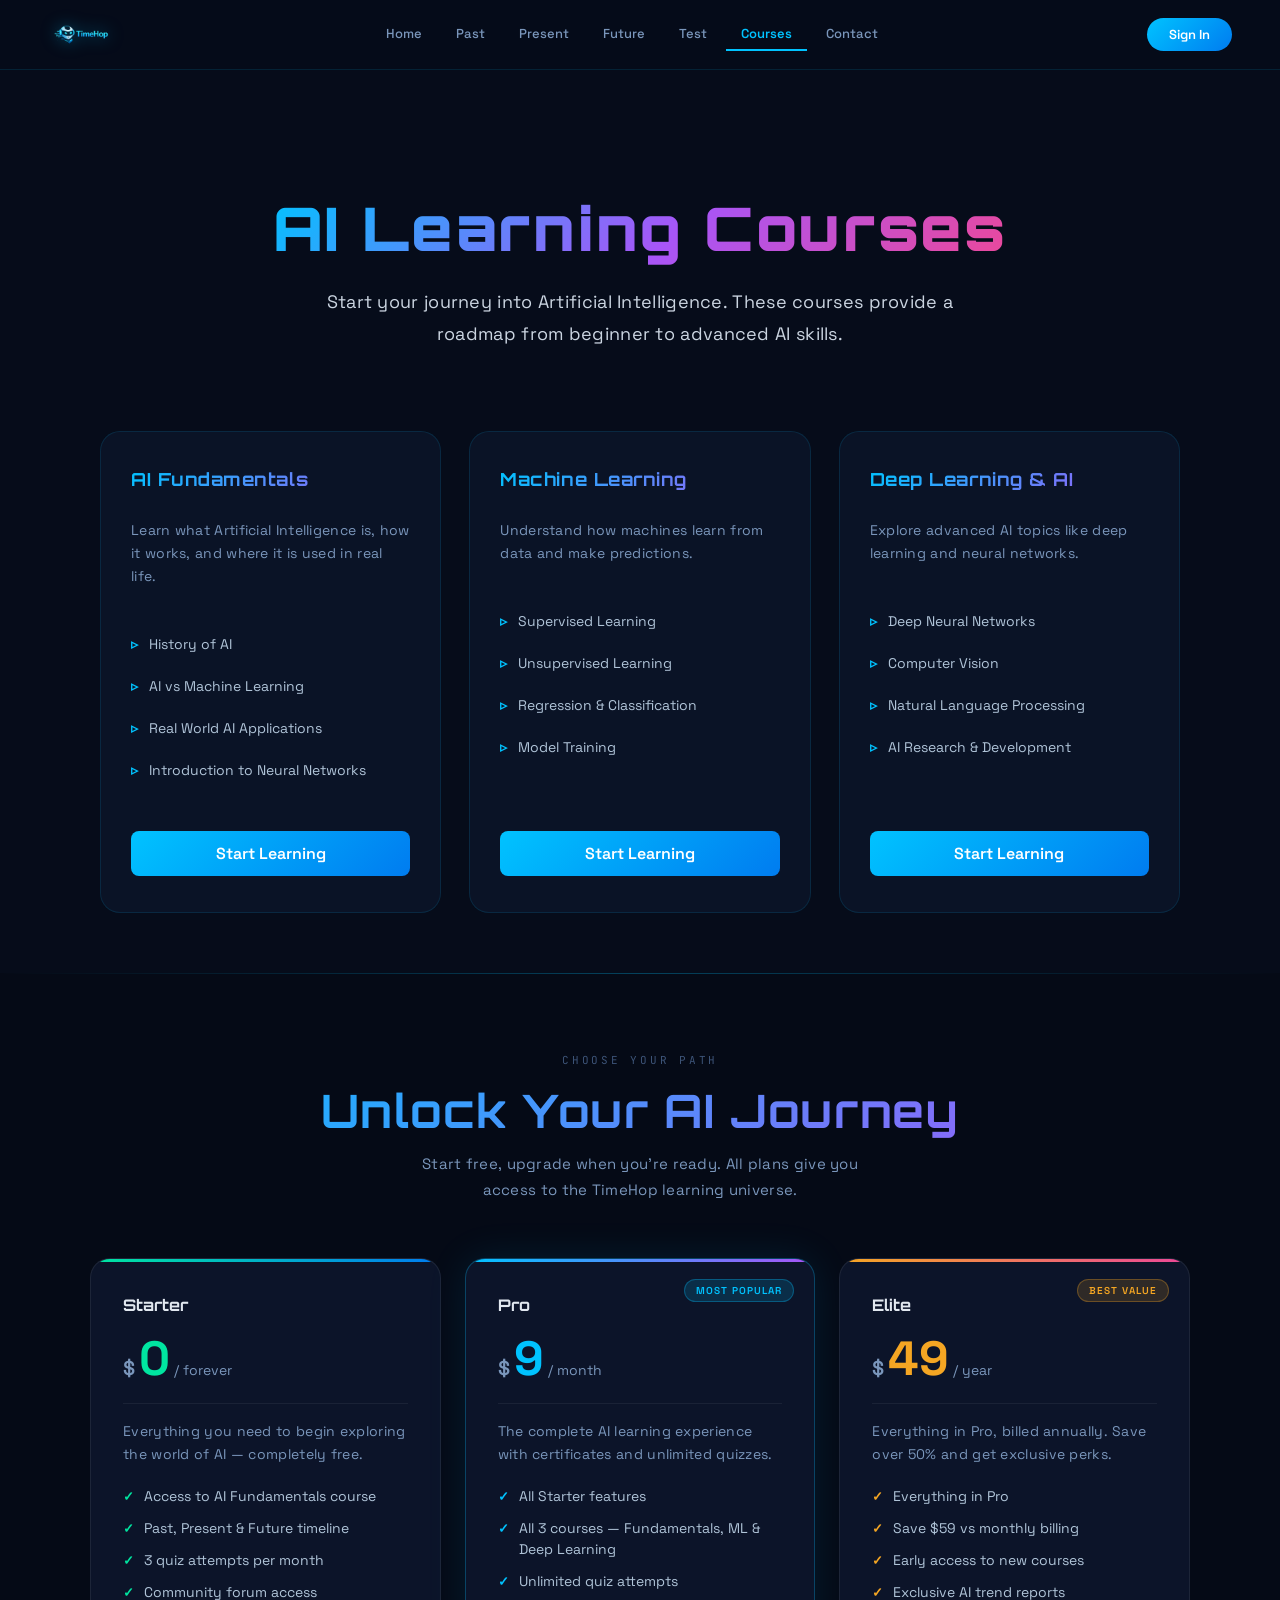
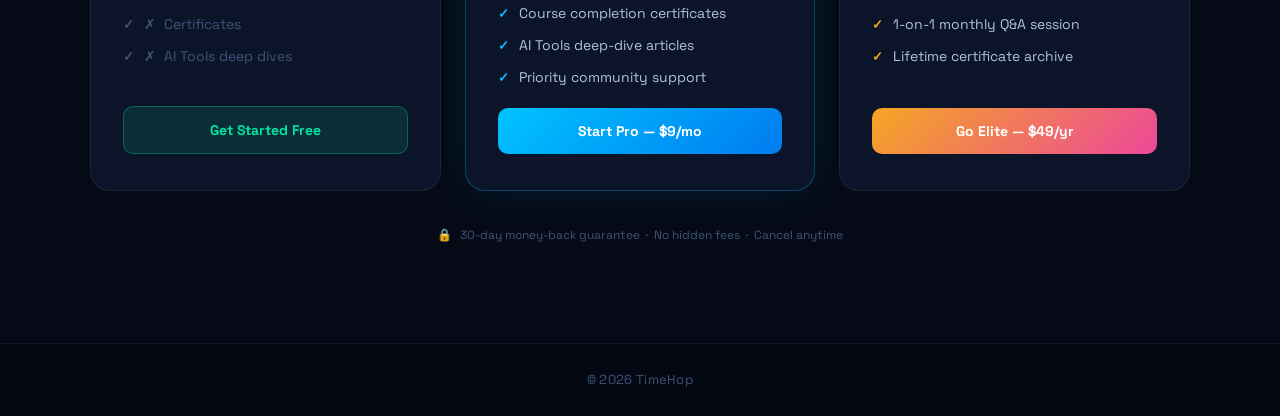
==== courses.html @ bc3e0a11 "first commit" ====
<!DOCTYPE html>
<html lang="en">
<head>
<meta charset="UTF-8">
<title>AI Courses - TimeHop</title>
<meta name="viewport" content="width=device-width, initial-scale=1.0">
<link rel="stylesheet" href="style.css">
<link href="https://fonts.googleapis.com/css2?family=Orbitron:wght@400;500;700;900&family=Space+Grotesk:wght@300;400;500;600;700&family=JetBrains+Mono:wght@400;600&display=swap" rel="stylesheet">
<style>
  nav {
    position: fixed; top: 0; left: 0; right: 0;
    height: 70px; z-index: 1000;
    display: flex; align-items: center;
    padding: 0 48px;
    background: rgba(6,12,26,0.92);
    backdrop-filter: blur(20px);
    border-bottom: 1px solid rgba(0,195,255,0.10);
    transition: top 0.4s ease;
  }
  .logo { display: flex; align-items: center; gap: 10px; text-decoration: none; flex-shrink: 0; }
  .logo img { height: 46px; width: auto; filter: drop-shadow(0 0 8px rgba(0,195,255,0.55)); }
  .nav-links { list-style: none; display: flex; gap: 4px; margin: 0 auto; }
  .nav-links a {
    display: block; padding: 7px 15px;
    font-family: 'Space Grotesk', sans-serif;
    font-size: 13px; font-weight: 500;
    color: #7a96bb; text-decoration: none;
    border-radius: 6px; transition: 0.2s;
  }
  .nav-links a:hover { color: #e2e8f0; background: rgba(255,255,255,0.06); }
  .nav-links a.active { color: #00c3ff; border-bottom: 2px solid #00c3ff; border-radius: 0; }
  .auth-area { display: flex; align-items: center; gap: 10px; }
  .signin-btn {
    padding: 8px 22px; border-radius: 20px;
    background: linear-gradient(135deg, #00c3ff, #007cf0);
    color: white; border: none;
    font-family: 'Space Grotesk', sans-serif;
    font-size: 13px; font-weight: 600;
    cursor: pointer; transition: 0.2s;
  }
  .signin-btn:hover { transform: translateY(-1px); box-shadow: 0 6px 20px rgba(0,195,255,0.4); }
  .avatar {
    width: 38px; height: 38px; border-radius: 50%;
    background: linear-gradient(135deg, #00c3ff, #007cf0);
    display: flex; align-items: center; justify-content: center;
    font-weight: 700; font-size: 15px; color: white; cursor: pointer;
  }
  .hidden { display: none !important; }
  .profile { cursor: pointer; }

  /* ── PRICING SECTION ── */
  .pricing-section {
    padding: 80px 60px 100px;
    background: rgba(0,0,0,0.15);
    position: relative;
  }
  .pricing-section::before {
    content: '';
    position: absolute; top: 0; left: 0; right: 0; height: 1px;
    background: linear-gradient(to right, transparent, rgba(0,195,255,0.3), transparent);
  }
  .pricing-header {
    text-align: center;
    margin-bottom: 56px;
  }
  .pricing-eyebrow {
    font-family: 'JetBrains Mono', monospace;
    font-size: 11px; letter-spacing: 0.25em; text-transform: uppercase;
    color: #3d5478; margin-bottom: 14px;
  }
  .pricing-title {
    font-family: 'Orbitron', sans-serif;
    font-size: clamp(28px, 4vw, 46px);
    font-weight: 700;
    background: linear-gradient(135deg, #00c3ff, #a855f7);
    -webkit-background-clip: text; -webkit-text-fill-color: transparent;
    background-clip: text;
    margin-bottom: 12px;
  }
  .pricing-sub {
    font-family: 'Space Grotesk', sans-serif;
    color: #7a96bb; font-size: 15px; max-width: 480px; margin: 0 auto;
    line-height: 1.7;
  }
  .pricing-grid {
    display: grid;
    grid-template-columns: repeat(auto-fit, minmax(280px, 1fr));
    gap: 24px;
    max-width: 1100px;
    margin: 0 auto;
  }
  .plan-card {
    background: #0c1429;
    border: 1px solid rgba(255,255,255,0.07);
    border-radius: 20px;
    padding: 36px 32px;
    display: flex; flex-direction: column; gap: 20px;
    position: relative; overflow: hidden;
    transition: transform 0.25s ease, box-shadow 0.25s ease;
    font-family: 'Space Grotesk', sans-serif;
  }
  .plan-card:hover { transform: translateY(-6px); }
  .plan-card::before {
    content: ''; position: absolute;
    top: 0; left: 0; right: 0; height: 3px; border-radius: 20px 20px 0 0;
  }
  .plan-card.plan-free::before   { background: linear-gradient(to right, #00e5a0, #007cf0); }
  .plan-card.plan-pro::before    { background: linear-gradient(to right, #00c3ff, #a855f7); }
  .plan-card.plan-elite::before  { background: linear-gradient(to right, #f5a623, #ec4899); }
  .plan-card.plan-pro {
    border-color: rgba(0,195,255,0.28);
    box-shadow: 0 0 40px rgba(0,195,255,0.10);
  }
  .plan-badge {
    position: absolute; top: 20px; right: 20px;
    font-family: 'JetBrains Mono', monospace;
    font-size: 10px; font-weight: 600; letter-spacing: 0.1em;
    text-transform: uppercase; padding: 4px 11px;
    border-radius: 20px;
  }
  .plan-pro .plan-badge {
    background: rgba(0,195,255,0.15);
    color: #00c3ff;
    border: 1px solid rgba(0,195,255,0.3);
  }
  .plan-elite .plan-badge {
    background: rgba(245,166,35,0.15);
    color: #f5a623;
    border: 1px solid rgba(245,166,35,0.3);
  }
  .plan-name {
    font-family: 'Orbitron', sans-serif;
    font-size: 16px; font-weight: 700;
    color: #e2e8f0;
  }
  .plan-price {
    display: flex; align-items: baseline; gap: 4px;
  }
  .price-currency {
    font-size: 20px; font-weight: 600; color: #7a96bb;
  }
  .price-amount {
    font-family: 'Orbitron', sans-serif;
    font-size: 48px; font-weight: 900; color: #fff; line-height: 1;
  }
  .price-period {
    font-size: 14px; color: #7a96bb;
  }
  .plan-card.plan-free .price-amount { color: #00e5a0; }
  .plan-card.plan-pro  .price-amount { color: #00c3ff; }
  .plan-card.plan-elite .price-amount { color: #f5a623; }
  .plan-desc {
    font-size: 14px; color: #7a96bb; line-height: 1.65;
    border-top: 1px solid rgba(255,255,255,0.06);
    padding-top: 16px;
  }
  .plan-features {
    list-style: none; display: flex; flex-direction: column; gap: 11px;
    flex: 1;
  }
  .plan-features li {
    display: flex; align-items: flex-start; gap: 10px;
    font-size: 14px; color: #b0c4d8; line-height: 1.5;
  }
  .plan-features li::before {
    content: '✓';
    font-weight: 700; font-size: 13px; flex-shrink: 0; margin-top: 1px;
  }
  .plan-card.plan-free .plan-features li::before   { color: #00e5a0; }
  .plan-card.plan-pro  .plan-features li::before   { color: #00c3ff; }
  .plan-card.plan-elite .plan-features li::before  { color: #f5a623; }
  .plan-feature-dim { color: #3d5478 !important; }
  .plan-feature-dim::before { color: #3d5478 !important; }
  .plan-cta {
    display: block; width: 100%;
    padding: 14px; border-radius: 10px;
    text-align: center; text-decoration: none;
    font-family: 'Space Grotesk', sans-serif;
    font-size: 14px; font-weight: 700;
    cursor: pointer; border: none;
    transition: transform 0.2s, box-shadow 0.2s;
  }
  .plan-cta:hover { transform: translateY(-2px); }
  .plan-card.plan-free  .plan-cta { background: rgba(0,229,160,0.12); color: #00e5a0; border: 1px solid rgba(0,229,160,0.3); }
  .plan-card.plan-free  .plan-cta:hover { background: rgba(0,229,160,0.22); box-shadow: 0 8px 24px rgba(0,229,160,0.2); }
  .plan-card.plan-pro   .plan-cta { background: linear-gradient(135deg, #00c3ff, #007cf0); color: #fff; }
  .plan-card.plan-pro   .plan-cta:hover { box-shadow: 0 8px 24px rgba(0,195,255,0.4); }
  .plan-card.plan-elite .plan-cta { background: linear-gradient(135deg, #f5a623, #ec4899); color: #fff; }
  .plan-card.plan-elite .plan-cta:hover { box-shadow: 0 8px 24px rgba(245,166,35,0.35); }
  .pricing-guarantee {
    text-align: center; margin-top: 36px;
    font-family: 'JetBrains Mono', monospace;
    font-size: 12px; color: #3d5478;
    display: flex; align-items: center; justify-content: center; gap: 8px;
  }
</style>
</head>

<body>

<!-- NAVBAR -->

<nav>
<a href="index.html" class="logo">
  <img src="nav.png" alt="TimeHop Logo">
</a>
<ul class="nav-links">
<li><a href="index.html">Home</a></li>
<li><a href="past.html">Past</a></li>
<li><a href="present.html">Present</a></li>
<li><a href="future.html">Future</a></li>
<li><a href="test.html">Test</a></li>
<li><a href="courses.html" class="active">Courses</a></li>
<li><a href="contact.html">Contact</a></li>
</ul>
<div class="auth-area">
  <button id="signinBtn" class="signin-btn">Sign In</button>
  <div class="profile hidden" id="profileBox">
    <div class="avatar" id="avatarLetter"></div>
  </div>
</div>
</nav>


<!-- HERO -->

<section class="present-hero">

<h1>AI Learning Courses</h1>

<p>
Start your journey into Artificial Intelligence.  
These courses provide a roadmap from beginner to advanced AI skills.
</p>

</section>


<!-- COURSE GRID -->

<section class="courses-section">

<div class="courses-grid">

<div class="course-card">

<h2>AI Fundamentals</h2>

<p>
Learn what Artificial Intelligence is, how it works,
and where it is used in real life.
</p>

<ul>
<li>History of AI</li>
<li>AI vs Machine Learning</li>
<li>Real World AI Applications</li>
<li>Introduction to Neural Networks</li>
</ul>

<a href="https://www.youtube.com/results?search_query=ai+fundamentals" target="_blank" class="btn">Start Learning</a>

</div>


<div class="course-card">

<h2>Machine Learning</h2>

<p>
Understand how machines learn from data and make predictions.
</p>

<ul>
<li>Supervised Learning</li>
<li>Unsupervised Learning</li>
<li>Regression & Classification</li>
<li>Model Training</li>
</ul>

<a href="https://www.youtube.com/results?search_query=machine+learning+tutorial" target="_blank" class="btn">Start Learning</a>

</div>


<div class="course-card">

<h2>Deep Learning & AI</h2>

<p>
Explore advanced AI topics like deep learning and neural networks.
</p>

<ul>
<li>Deep Neural Networks</li>
<li>Computer Vision</li>
<li>Natural Language Processing</li>
<li>AI Research & Development</li>
</ul>

<a href="https://www.youtube.com/results?search_query=deep+learning+tutorial" target="_blank" class="btn">Start Learning</a>

</div>

</div>

</section>


<!-- PRICING PLANS -->
<section class="pricing-section">
  <div class="pricing-header">
    <div class="pricing-eyebrow">Choose Your Path</div>
    <h2 class="pricing-title">Unlock Your AI Journey</h2>
    <p class="pricing-sub">Start free, upgrade when you're ready. All plans give you access to the TimeHop learning universe.</p>
  </div>

  <div class="pricing-grid">

    <!-- FREE -->
    <div class="plan-card plan-free">
      <div class="plan-name">Starter</div>
      <div class="plan-price">
        <span class="price-currency">$</span>
        <span class="price-amount">0</span>
        <span class="price-period">/ forever</span>
      </div>
      <p class="plan-desc">Everything you need to begin exploring the world of AI — completely free.</p>
      <ul class="plan-features">
        <li>Access to AI Fundamentals course</li>
        <li>Past, Present & Future timeline</li>
        <li>3 quiz attempts per month</li>
        <li>Community forum access</li>
        <li class="plan-feature-dim" style="color:#3d5478;">✗ &nbsp;Certificates</li>
        <li class="plan-feature-dim" style="color:#3d5478;">✗ &nbsp;AI Tools deep dives</li>
      </ul>
      <a href="#" class="plan-cta" onclick="alert('You are already on the Free plan!')">Get Started Free</a>
    </div>

    <!-- PRO -->
    <div class="plan-card plan-pro">
      <span class="plan-badge">Most Popular</span>
      <div class="plan-name">Pro</div>
      <div class="plan-price">
        <span class="price-currency">$</span>
        <span class="price-amount">9</span>
        <span class="price-period">/ month</span>
      </div>
      <p class="plan-desc">The complete AI learning experience with certificates and unlimited quizzes.</p>
      <ul class="plan-features">
        <li>All Starter features</li>
        <li>All 3 courses — Fundamentals, ML & Deep Learning</li>
        <li>Unlimited quiz attempts</li>
        <li>Course completion certificates</li>
        <li>AI Tools deep-dive articles</li>
        <li>Priority community support</li>
      </ul>
      <a href="contact.html" class="plan-cta">Start Pro — $9/mo</a>
    </div>

    <!-- ELITE -->
    <div class="plan-card plan-elite">
      <span class="plan-badge">Best Value</span>
      <div class="plan-name">Elite</div>
      <div class="plan-price">
        <span class="price-currency">$</span>
        <span class="price-amount">49</span>
        <span class="price-period">/ year</span>
      </div>
      <p class="plan-desc">Everything in Pro, billed annually. Save over 50% and get exclusive perks.</p>
      <ul class="plan-features">
        <li>Everything in Pro</li>
        <li>Save $59 vs monthly billing</li>
        <li>Early access to new courses</li>
        <li>Exclusive AI trend reports</li>
        <li>1-on-1 monthly Q&amp;A session</li>
        <li>Lifetime certificate archive</li>
      </ul>
      <a href="contact.html" class="plan-cta">Go Elite — $49/yr</a>
    </div>

  </div>

  <div class="pricing-guarantee">
    <span>🔒</span>
    <span>30-day money-back guarantee &nbsp;·&nbsp; No hidden fees &nbsp;·&nbsp; Cancel anytime</span>
  </div>
</section>


<footer>
<p>© 2026 TimeHop</p>
</footer>
<script src="script.js"></script>
<div id="loginModal" class="login-modal hidden">

<div class="login-box">

<input id="loginName" placeholder="Name">
<input id="loginEmail" placeholder="Email">

<select id="loginGender">
<option value="">Gender</option>
<option>Male</option>
<option>Female</option>
</select>

<textarea id="loginBio" placeholder="Bio"></textarea>

<button id="createAccount" class="btn">Create Account</button>

</div>
</div>



</body>
</html>
---- style.css ----
/* =========================
   ROOT VARIABLES
   ========================= */
:root {
  --bg-dark: #0f172a;
  --bg-mid: #1e293b;
  --glass: rgba(255, 255, 255, 0.06);
  --accent: #00c3ff;
  --accent-soft: #38bdf8;
  --text-main: #e2e8f0;
  --text-muted: #94a3b8;
}

body {
  font-family: 'Poppins', sans-serif;
}

h1, h2, h3 {
  font-family: 'Orbitron', sans-serif;
  letter-spacing: 1px;
}

html, body {
  background: #0f172a; /* SAME as your dark theme */
}
body {
  overscroll-behavior: none;
}
/* =========================
   DIFFICULTY LEVEL THEMES
   ========================= */

/* Beginner - Green */
.test-card:nth-child(1) h2 {
    color: #22c55e;
}
.test-card:nth-child(1) .btn, 
.test-card:nth-child(1) .start-test {
    background: linear-gradient(135deg, #22c55e, #16a34a);
    box-shadow: 0 4px 15px rgba(34, 197, 94, 0.3);
}

/* Intermediate - Yellow/Amber */
.test-card:nth-child(2) h2 {
    color: #eab308;
}
.test-card:nth-child(2) .btn, 
.test-card:nth-child(2) .start-test {
    background: linear-gradient(135deg, #eab308, #ca8a04);
    box-shadow: 0 4px 15px rgba(234, 179, 8, 0.3);
}

/* Advanced - Red */
.test-card:nth-child(3) h2 {
    color: #ef4444;
}
.test-card:nth-child(3) .btn, 
.test-card:nth-child(3) .start-test {
    background: linear-gradient(135deg, #ef4444, #dc2626);
    box-shadow: 0 4px 15px rgba(239, 68, 68, 0.3);
}

/* Hover effects for all */
.test-card .btn:hover {
    transform: translateY(-3px);
    filter: brightness(1.1);
}


/* =========================
   HISTORY LOG COLORS
   ========================= */
.history-card.beginner-test {
    border-left: 4px solid #22c55e;
}
.history-card.intermediate-test {
    border-left: 4px solid #eab308;
}
.history-card.advanced-test {
    border-left: 4px solid #ef4444;
}

#historyList {
    margin-top: 30px;
    padding: 20px;
    background: rgba(255, 255, 255, 0.02);
    border-radius: 12px;
}
/* =========================
   GLOBAL RESET
   ========================= */
* {
  margin: 0;
  padding: 0;
  box-sizing: border-box;
}

html {
  scroll-behavior: smooth;
}

body {
  font-family: 'Segoe UI', sans-serif;
  background: linear-gradient(135deg, #0f172a, #1e293b, #0f172a);
  color: var(--text-main);
  min-height: 100vh;
  display: flex;
  flex-direction: column;
  padding-top: 20px;
  overflow-x: hidden;
}

.page-content {
  padding-top: 120px;
}

p {
  line-height: 1.8;
  letter-spacing: 0.3px;
}

.hidden {
  display: none;
}

.reveal {
  opacity: 0;
  transform: translateY(40px);
  transition: all 0.8s ease;
}

.reveal.active {
  opacity: 1;
  transform: translateY(0);
}



/* =========================
   NAVBAR
   ========================= */
nav {
  position: fixed;
  top: 0;
  left: 0;
  width: 100%;
  height: 80px;
  display: flex;
  align-items: center;
  justify-content: space-between;
  padding: 0 80px;
  background: rgba(8, 18, 36, 0.9);
  backdrop-filter: blur(10px);
  z-index: 1000;
}

nav.scrolled {
  background: #081224;
  box-shadow: 0 4px 20px rgba(0, 0, 0, 0.4);
}

.logo {
  justify-self: start;
  display: flex;
  align-items: center;
  gap: 10px;
  font-size: 22px;
  font-weight: 600;
  color: #38bdf8;
  text-decoration: none;
}

.logo img {
  height: 88px;
  width: auto;
  filter: drop-shadow(0 0 6px rgba(0, 195, 255, 0.6));
}

.logo span {
  font-size: 22px;
  font-weight: 600;
  color: #38bdf8;
}

.nav-links {
  list-style: none;
  display: flex;
  gap: 30px;
  justify-self: center;
}

.nav-links a {
  text-decoration: none;
  color: var(--text-muted);
  font-weight: 500;
  transition: 0.3s;
}

.nav-links a:hover {
  color: var(--accent);
}

.nav-links a.active {
  color: #00c3ff;
  font-weight: 600;
  border-bottom: 2px solid #00c3ff;
  padding-bottom: 4px;
}

.auth-area {
  justify-self: end;
  display: flex;
  align-items: center;
  gap: 12px;
}

.signin-btn {
  padding: 10px 24px;
  background: linear-gradient(135deg, #00c3ff, #007cf0);
  color: white;
  border: none;
  border-radius: 30px;
  cursor: pointer;
  font-weight: 600;
  transition: 0.3s;
}

.signin-btn:hover {
  transform: translateY(-2px);
  box-shadow: 0 8px 25px rgba(0, 195, 255, 0.5);
}

.avatar {
  width: 40px;
  height: 40px;
  border-radius: 50%;
  background: linear-gradient(135deg, #00c3ff, #007cf0);
  display: flex;
  align-items: center;
  justify-content: center;
  font-weight: bold;
  color: white;
  cursor: pointer;
}


/* =========================
   HERO SECTION
   ========================= */
.hero {
  height: 100vh;
  min-height: 100vh;
  display: flex;
  align-items: center;
  padding: 0 120px;
  background: url("Timehop.png") center/cover no-repeat;
  position: relative;
  overflow: hidden;
  
}
.future-img {
  width: 100%;
  border-radius: 20px;

  transition: transform 0.4s ease;

  animation: floatImg 6s ease-in-out infinite;

  box-shadow:
    0 0 40px rgba(0,195,255,0.3),
    0 0 80px rgba(124,58,237,0.2);
}

@keyframes floatImg {
  0% { transform: scale(1.02) translateY(0px); }
  50% { transform: scale(1.05) translateY(-10px); }
  100% { transform: scale(1.02) translateY(0px); }
}
.hero-video {
  position: absolute;
  top: 0;
  left: 0;
  width: 100%;
  height: 100%;
  object-fit: cover;
  z-index: 0;
}

.hero::before {
  content: "";
  position: absolute;
  inset: 0;
  background: linear-gradient(to right, rgba(10, 20, 40, 0.75), rgba(10, 20, 40, 0.45));
  z-index: 1;
}

/* Overlay variant */
.hero::before {
  content: "";
  position: absolute;
  top: 0;
  left: 0;
  width: 100%;
  height: 100%;
  background: rgba(10, 20, 40, 0.7);
  z-index: 1;
}

.hero-content {
  position: relative;
  z-index: 2;
  max-width: 650px;
}

.hero h1 {
  font-size: 70px;
  margin-bottom: 25px;
  color: white;
}

.hero p {
  font-size: 20px;
  color: #cbd5e1;
  margin-bottom: 35px;
}

.btn {
  display: inline-block;
  padding: 16px 36px;
  background: linear-gradient(135deg, #00c3ff, #007cf0);
  color: white;
  font-weight: 600;
  border-radius: 8px;
  text-decoration: none;
  transition: 0.3s;
}

.btn:hover {
  transform: translateY(-3px);
  box-shadow: 0 12px 30px rgba(0, 195, 255, 0.4);
}

/* =========================
   ABOUT SECTION
   ========================= */
.about-home {
  padding: 120px 20px;
  display: flex;
  justify-content: center;
  background: linear-gradient(to right, #0f172a, #1e293b);
}

.about-container {
  max-width: 900px;
  text-align: center;
  background: rgba(255, 255, 255, 0.04);
  padding: 60px;
  border-radius: 18px;
  border: 1px solid rgba(255, 255, 255, 0.08);
  backdrop-filter: blur(12px);
  box-shadow: 0 20px 60px rgba(0, 0, 0, 0.4);
}

.about-container h2 {
  font-size: 44px;
  margin-bottom: 20px;
}

.about-container p {
  font-size: 18px;
  color: #cbd5e1;
}

/* =========================
   PAST TIMELINE & HISTORY
   ========================= */
.past-page {
  background: linear-gradient(135deg, #0f172a, #1b1f3b, #141c34);
  min-height: 100vh;
  padding-top: 80px;
}


.past-card {
  background: rgba(255,255,255,0.05);
  border-radius: 18px;
  padding: 20px;
  transition: 0.4s;
  cursor: pointer;
  position: relative;
  overflow: hidden;
}

/* glow border */
.past-card::before {
  content: "";
  position: absolute;
  inset: 0;
  border-radius: 18px;
  background: linear-gradient(120deg, #00c3ff, #22c55e);
  opacity: 0;
  transition: 0.4s;
}
body {
  font-family: 'Space Grotesk', sans-serif;
  color: #cbd5f5;
}
/* MAIN TITLES */
h1 {
  font-family: 'Audiowide', cursive;
  letter-spacing: 2px;
}
.ai-tree h1 {
  font-family: 'Share Tech Mono', monospace;
  font-size: 42px;
  
    color: #38bdf8;


   text-shadow:
    0 0 8px rgba(56,189,248,0.6),
    0 0 20px rgba(56,189,248,0.3);

  letter-spacing: 2px;
}
.tree-branch h2 {
  color: #818cf8; /* soft purple */
  border-left: 3px solid #38bdf8;
  padding-left: 12px;

  font-family: 'Share Tech Mono', monospace;
}
.past-card h3 {
  font-family: 'Share Tech Mono', monospace;
   color: #38bdf8;
  font-weight: 600;
  font-size: 18px;
  letter-spacing: 1px;
}
.past-card:hover h3 {
  color: #a78bfa; /* purple glow on hover */
}
.past-card p {
  font-size: 14px;
  line-height: 1.7;
  color: #cbd5f5;
}
.past-card::after {
  content: "•";
  position: absolute;
  top: 10px;
  right: 15px;
  color: #00f5ff;
  opacity: 0.5;
}
h1 {
  text-shadow: 0 0 10px rgba(0,195,255,0.6),
               0 0 20px rgba(124,58,237,0.4);
}
/* SECTION HEADINGS */
h2, h3 {
  font-family: 'Orbitron', sans-serif;
  letter-spacing: 1px;
}
.past-card:hover::before {
  opacity: 0.2;
}

/* lift */
.past-card:hover {
  transform: translateY(-12px) scale(1.05);
  box-shadow: 0 15px 40px rgba(0,0,0,0.6);
}
.ripple {
  position: absolute;
  border-radius: 50%;
  background: rgba(0,195,255,0.4);
  transform: scale(0);
  animation: ripple 0.6s linear;
}

@keyframes ripple {
  to {
    transform: scale(4);
    opacity: 0;
  }
}
.timeline {
  display: flex;
  flex-wrap: wrap;
  justify-content: center;
  padding: 80px 100px;
  gap: 30px;
}

.card {
  background: var(--glass);
  border-radius: 15px;
  padding: 25px;
  width: 320px;
  transition: 0.3s;
  border: 1px solid rgba(255, 255, 255, 0.05);
}

.card:hover {
  transform: translateY(-8px);
  background: rgba(0, 195, 255, 0.12);
}

.card h2 {
  color: var(--accent);
  margin-bottom: 10px;
}

.card p {
  color: var(--text-muted);
}

.ai-history {
  padding: 140px 80px;
  text-align: center;
}

.history-title {
  font-size: 48px;
  margin-bottom: 60px;
  color: #38bdf8;
}

.history-grid {
  display: grid;
  grid-template-columns: repeat(auto-fit, minmax(320px, 1fr));
  gap: 40px;
  max-width: 1200px;
  margin: auto;
}

.history-card {
  background: rgba(255, 255, 255, 0.05);
  padding: 30px;
  border-radius: 16px;
  text-align: left;
  transition: 0.3s;
  border: 1px solid rgba(255, 255, 255, 0.05);
}

.history-card:hover {
  transform: translateY(-8px);
  background: rgba(0, 195, 255, 0.12);
}

.history-card h2 {
  color: #38bdf8;
  margin-bottom: 10px;
}

.history-card p {
  color: #cbd5e1;
  line-height: 1.6;
}

/* =========================
   AI TREE STRUCTURE
   ========================= */
.ai-tree {
  text-align: center;
  padding: 120px 80px;
}

.ai-tree h1 {
  font-size: 48px;
  margin-bottom: 60px;
  color: #38bdf8;
}

.tree-container {
  display: grid;
  grid-template-columns: repeat(4, 1fr);
  gap: 40px;
}

.tree-branch {
  background: rgba(255, 255, 255, 0.05);
  padding: 30px;
  border-radius: 16px;
}

.tree-branch h2 {
  margin-bottom: 20px;
  color: #22c55e;
}

.tree-card {
  background: rgba(255, 255, 255, 0.05);
  padding: 18px;
  border-radius: 12px;
  margin-bottom: 20px;
  transition: 0.3s;
}

.tree-card:hover {
  transform: translateY(-6px);
  background: rgba(0, 195, 255, 0.15);
}

.tree-card h3 {
  color: #38bdf8;
  margin-bottom: 10px;
}

.tree-card p {
  color: #cbd5e1;
  font-size: 14px;
  line-height: 1.6;
}

/* =========================
   PRESENT PAGE
   ========================= */

body{
padding-top:80px;
}

/* =====================================================
   PRESENT PAGE BACKGROUND VIDEO
===================================================== */

/* Ensure the body background is transparent on this specific page so the video shows through */
body.present-page-body {
  background: transparent !important;
}

#bg-video {
  position: fixed;
  top: 50%;
  left: 50%;
  min-width: 100vw;
  min-height: 100vh;
  width: auto;
  height: auto;
  z-index: -100; /* Pushes the video behind everything else */
  transform: translate(-50%, -50%);
  object-fit: cover;
  opacity: 0.3; /* Adjust this value (0.0 to 1.0) to make the text easier to read */
}

.tool-page{
padding-top:140px;
padding-bottom:120px;

max-width:900px;
margin:auto;

background:rgba(255,255,255,0.05);
padding:50px;

border-radius:18px;
border:1px solid rgba(255,255,255,0.08);

box-shadow:0 20px 60px rgba(0,0,0,0.5);
}
/* =====================================================
   CENTERED TITLE INSIDE ROTATING TOOLS CLOCK
===================================================== */

.hex-container {
  position: relative;
  width: 100%;
  display: flex;
  justify-content: center;
  align-items: center;
  /* Ensure the container matches the height of the clock so the text centers vertically */
  min-height: 600px; 
}

.hex-container h2 {
  position: absolute; 
  z-index: 10;
  margin: 0;
  
  /* Size and shape adjustments */
  font-size: 32px; /* Reduced from 42px */
  max-width: 250px; /* Forces the text to wrap into two lines */
  text-align: center; /* Keeps the wrapped text perfectly centered */
  line-height: 1.3;
  
  color: #ffffff;
  text-shadow: 0 4px 15px rgba(0, 0, 0, 0.9); 
  pointer-events: none; 
}

/* =====================================================
   TEXT BRIGHTNESS & CONTRAST FIX FOR PRESENT PAGE
===================================================== */

/* 1. Brighten the text and add a dark drop-shadow to separate it from the video */
.right-panel p {
  color: #ffffff !important; /* Forces pure white instead of the muted gray */
  text-shadow: 0 2px 4px rgba(0, 0, 0, 0.9); /* Adds a dark shadow behind the letters */
  font-weight: 400;
}

.right-panel h2 {
  text-shadow: 0 2px 6px rgba(0, 0, 0, 0.9);
}

.ai-card {
  color: #ffffff;
  text-shadow: 0 1px 3px rgba(0, 0, 0, 0.8);
}

/* 2. Darken the glass panels so the text has a solid foundation */
.right-panel {
  background: rgba(15, 23, 42, 0.65) !important; /* Dark blue/black tint instead of white tint */
  backdrop-filter: blur(12px); /* Makes the video behind it blurry */
  border: 1px solid rgba(255, 255, 255, 0.1);
}

.left-panel .ai-card {
  background: rgba(15, 23, 42, 0.5) !important; 
  backdrop-filter: blur(8px);
}

/* Optional: Make the scrollbar look a bit sleeker against the dark background */
.right-panel::-webkit-scrollbar, 
.left-panel::-webkit-scrollbar {
  width: 8px;
}
.right-panel::-webkit-scrollbar-thumb, 
.left-panel::-webkit-scrollbar-thumb {
  background: rgba(255, 255, 255, 0.2);
  border-radius: 4px;
}

/* TEXT */

.tool-page h1{
font-size:52px;
margin-bottom:20px;
}

.tool-page p{
color:#cbd5e1;
font-size:17px;
line-height:1.7;
margin-bottom:15px;
}

.tool-page h2{
margin-top:25px;
color:#38bdf8;
}


/* LIST */

.tool-page ul{
margin-top:10px;
padding-left:20px;
}

.tool-page li{
margin-bottom:6px;
}


/* BUTTONS */

.tool-page .btn{
display:block;
width:100%;
margin-top:20px;

padding:14px;
border-radius:10px;

background:linear-gradient(135deg,#00c3ff,#007cf0);
text-align:center;

font-weight:600;
transition:0.3s;
}

.tool-page .btn:hover{
transform:translateY(-3px);
box-shadow:0 10px 25px rgba(0,195,255,0.4);
}

/* 🔥 FIX FOR NAVBAR OVERLAP */
.present-hero{
max-width:1100px;
margin:auto;
text-align:center;
padding:120px 20px 40px; /* increased top padding */
position:relative;
z-index:1;
}

.present-hero h1{
font-size:56px;
margin-bottom:20px;
}

.present-hero p{
max-width:700px;
margin:auto;
color:#cbd5e1;
font-size:18px;
}


/* =====================================================
   MAIN LAYOUT
===================================================== */

.present-layout{
display:flex;
gap:60px;
padding:60px 120px 120px;
align-items:flex-start;
flex-wrap:wrap; /* makes it responsive */
}


/* =====================================================
   LEFT PANEL (AI OPTIONS)
===================================================== */

.left-panel{
flex:1;
display:flex;
flex-direction:column;
gap:15px;
max-height:500px;
overflow-y:auto;
}

.ai-card{
background:var(--glass);
padding:18px;
border-radius:12px;
cursor:pointer;
transition:0.3s;
}

.ai-card:hover{
background:rgba(0,195,255,0.15);
transform:translateY(-4px);
}


/* =====================================================
   RIGHT PANEL (CONTENT DISPLAY)
===================================================== */

.right-panel{
flex:2;
background:rgba(255,255,255,0.05);
padding:40px;
border-radius:20px;
border:1px solid rgba(255,255,255,0.05);
max-height:600px;
overflow:auto;
}

.right-panel img{
width:100%;
border-radius:12px;
margin-bottom:20px;
display:none;
}

#ai-video{
width:100%;
border-radius:12px;
margin-bottom:20px;
display:none;
}

.right-panel h2{
font-size:32px;
margin-bottom:20px;
}

.right-panel p{
color:var(--text-muted);
line-height:1.6;
}


/* =====================================================
   AI TOOLS SECTION
===================================================== */

.ai-tools{
padding:120px 20px;
text-align:center;
}


.tool-card {
  width: 260px;
  padding: 25px;
  border-radius: 18px;

  background: rgba(255,255,255,0.05);
  backdrop-filter: blur(10px);

  transition: 0.4s;
  cursor: pointer;

 
}


.tools-grid {
  display: grid;
  grid-template-columns: repeat(3, 1fr);
  gap: 40px;
  justify-items: center;
}

.tool-card:hover {
  transform: translateY(-15px) scale(1.05);

  box-shadow:
    0 0 20px rgba(56,189,248,0.4),
    0 0 40px rgba(167,139,250,0.3);
}

.ripple {
  position: absolute;
  border-radius: 50%;
  background: rgba(56,189,248,0.4);
  transform: scale(0);
  animation: ripple 0.6s linear;
}

.present-section {
  background:
    radial-gradient(circle at 20% 30%, rgba(56,189,248,0.15), transparent),
    radial-gradient(circle at 80% 70%, rgba(167,139,250,0.15), transparent),
    #0f172a;
}
@keyframes ripple {
  to {
    transform: scale(4);
    opacity: 0;
  }
}
.tool{
background:rgba(255,255,255,0.05);
padding:30px;
border-radius:12px;
transition:0.3s;
cursor:pointer;
}

.tool:hover{
transform:translateY(-6px);
background:rgba(0,195,255,0.15);
}


/* =====================================================
   AI IMPACT SECTION
===================================================== */

.ai-impact{
padding:120px 20px;
text-align:center;
}

.ai-impact h2{
font-size:36px;
margin-bottom:40px;
}

.impact-grid{
display:grid;
grid-template-columns:repeat(auto-fit,minmax(220px,1fr));
gap:30px;
margin-top:40px;
}

.impact-card{
background:rgba(255,255,255,0.05);
padding:30px;
border-radius:12px;
transition:0.3s;
text-align:center;
}

.impact-card:hover{
transform:translateY(-6px);
background:rgba(0,195,255,0.15);
}

.impact-card h3{
margin-bottom:10px;
color:var(--accent);
}

.impact-card p{
color:#cbd5e1;
font-size:15px;
line-height:1.6;
}


/* =====================================================
   AI STATS SECTION
===================================================== */

.ai-stats{
padding:120px 20px;
text-align:center;
}

.ai-stats h2{
font-size:36px;
margin-bottom:50px;
}

.stats-grid{
display:grid;
grid-template-columns:repeat(auto-fit,minmax(200px,1fr));
gap:30px;
}

.stat-card{
background:rgba(255,255,255,0.05);
padding:40px;
border-radius:12px;
transition:0.3s;
}

.stat-card:hover{
transform:translateY(-6px);
background:rgba(0,195,255,0.15);
}

.stat-card h3{
font-size:42px;
color:var(--accent);
margin-bottom:10px;
}

.stat-card p{
color:#cbd5e1;
}

   /* =========================
      AI STATISTICS
   ========================= */

   .ai-stats{
   padding:120px;
   text-align:center;
   }

   .ai-stats h2{
   font-size:36px;
   margin-bottom:50px;
   }

   .stats-grid{
   display:grid;
   grid-template-columns:repeat(4,1fr);
   gap:30px;
   }

   .stat-card{
   background:rgba(255,255,255,0.05);
   padding:40px;
   border-radius:12px;
   transition:0.3s;
   }

   .stat-card:hover{
   transform:translateY(-6px);
   background:rgba(0,195,255,0.15);
   }

   .stat-card h3{
   font-size:42px;
   color:var(--accent);
   margin-bottom:10px;
   }

   .stat-card p{
   color:#cbd5e1;
   }

      /* =========================
      AI IMPACT SECTION
   ========================= */

   .ai-impact{
   padding:120px;
   text-align:center;
   }

   .ai-impact h2{
   font-size:36px;
   margin-bottom:40px;
   }


   #ai-video{
width:100%;
border-radius:12px;
margin-bottom:20px;
display:none;
}
   /* grid layout */

   .impact-grid{
   display:grid;
   grid-template-columns:repeat(4,1fr);
   gap:30px;
   margin-top:40px;
   }

   /* cards */

   .impact-card{
   background:rgba(255,255,255,0.05);
   padding:30px;
   border-radius:12px;
   transition:0.3s;
   text-align:center;
   }

   .impact-card:hover{
   transform:translateY(-6px);
   background:rgba(0,195,255,0.15);
   }

   .impact-card h3{
   margin-bottom:10px;
   color:var(--accent);
   }

   .impact-card p{
   color:#cbd5e1;
   font-size:15px;
   line-height:1.6;
   }


/* =========================
   FUTURE PAGE
   ========================= */
.future-hero {
  width: 100%;
  padding: 60px 20px 100px;
  text-align: center;
  background: transparent;
}

.future-img {
  width: 100vw;
  margin-left: calc(-50vw + 50%);
  display: block;
  margin-top: 0;
}

.future-text {
  max-width: 800px;
  margin: auto;
  font-size: 18px;
  line-height: 1.7;
  color: #cbd5e1;
}

.future-predictor {
  padding: 100px 20px;
  text-align: center;
  width: 90%;
  margin: auto;
}

.predict-layout {
  display: flex;
  gap: 60px;
  justify-content: center;
  align-items: flex-start;
  margin-top: 40px;
  flex-wrap: wrap;
}

.predict-box {
  background: rgba(255, 255, 255, 0.05);
  padding: 40px;
  border-radius: 14px;
  width: 350px;
  display: flex;
  flex-direction: column;
  gap: 15px;
}

.future-result {
  background: rgba(255, 255, 255, 0.05);
  padding: 40px;
  border-radius: 14px;
  width: 420px;
  min-height: 200px;
}

.future-grid {
  display: flex;
  flex-wrap: wrap;
  justify-content: center;
  gap: 40px;
  position: relative;
}
.future-card {
  width: 280px;
  padding: 25px;
  border-radius: 18px;
  background: rgba(255, 255, 255, 0.04);
  backdrop-filter: blur(10px);

  border: 1px solid rgba(255,255,255,0.08);

  transition: 0.4s;
  position: relative;
}

/* 🔥 FLOATING POSITIONS (IMPORTANT) */
.future-card:nth-child(1) { transform: translateY(0px); }
.future-card:nth-child(2) { transform: translateY(40px); }
.future-card:nth-child(3) { transform: translateY(-20px); }
.future-card:nth-child(4) { transform: translateY(60px); }
.future-card:nth-child(5) { transform: translateY(-30px); }
.future-card:nth-child(6) { transform: translateY(20px); }


/* 🔥 Glow border effect */
.future-card::before {
  content: "";
  position: absolute;
  inset: 0;
  border-radius: 16px;
  padding: 1px;
  background: linear-gradient(120deg, #00c3ff, #7c3aed, #00c3ff);
  -webkit-mask: linear-gradient(#000 0 0) content-box, linear-gradient(#000 0 0);
  -webkit-mask-composite: xor;
  opacity: 0;
  transition: 0.4s;
}

.future-card::after {
  content: "";
  position: absolute;
  inset: 0;
  border-radius: 18px;
  background: radial-gradient(circle at 50% 0%, rgba(0,195,255,0.15), transparent);
  opacity: 0;
  transition: 0.3s;
}

.future-card:hover::after {
  opacity: 1;
}

.future-card:hover {
  transform: translateY(-10px) scale(1.05);
  box-shadow: 0 15px 40px rgba(0,0,0,0.5);
}

/* 🔥 Card hover */
.future-card:hover {
  transform: translateY(-10px) scale(1.03);
  box-shadow: 0 0 25px rgba(0, 195, 255, 0.4);
}

.ripple {
  position: absolute;
  border-radius: 50%;
  background: rgba(0, 195, 255, 0.4);
  transform: scale(0);
  animation: ripple 0.6s linear;
  pointer-events: none;
}
/* 🔥 Custom text selection */
::selection {
  background: rgba(0, 195, 255, 0.3);
  color: white;
}
@keyframes ripple {
  to {
    transform: scale(4);
    opacity: 0;
  }

  
}

@keyframes float {
  0% { transform: translateY(0px); }
  50% { transform: translateY(-10px); }
  100% { transform: translateY(0px); }
}

.future-card {
  animation: float 4s ease-in-out infinite;
}
.future-tech {
  position: relative;
  padding: 120px 40px;
  background: radial-gradient(circle at 10% 20%, rgba(0,195,255,0.15), transparent),
              radial-gradient(circle at 90% 80%, rgba(124,58,237,0.15), transparent),
              #0f172a;
}

@keyframes bgMove {
  0% { background-position: 20% 30%, 80% 70%; }
  100% { background-position: 30% 40%, 70% 60%; }
}

.ai-timeline {
  padding: 100px 40px;
  text-align: center;
}

.timeline::before {
  content: "";
  position: absolute;
  left: 50%;
  top: 0;
  bottom: 0;
  width: 4px;
  background: #38bdf8;
}

.timeline-item {
  display: flex;
  justify-content: space-between;
  align-items: center;
  margin: 50px 0;
  gap: 40px;
}

.timeline-content {
  background: rgba(255, 255, 255, 0.05);
  padding: 25px;
  border-radius: 12px;
  width: 40%;
  border: 1px solid rgba(56, 189, 248, 0.2);
}

.career-grid {
  display: grid;
  grid-template-columns: repeat(auto-fit, minmax(260px, 1fr));
  gap: 30px;
  margin-top: 50px;
}

.road-step {
  padding: 20px 35px;
  background: rgba(255, 255, 255, 0.05);
  border-radius: 10px;
  transition: 0.3s;
  border: 1px solid rgba(56, 189, 248, 0.2);
}

.road-step:hover {
  background: #38bdf8;
  transform: scale(1.05);
}

.ai-growth {
  padding: 100px 40px;
  text-align: center;
}

.progress-fill {
  height: 100%;
  background: #38bdf8;
  animation: grow 2s ease forwards;
}

/* =========================
   TEST & QUIZ PAGE
   ========================= */
.test-levels {
  display: flex;
  justify-content: center;
  gap: 40px;
  padding: 80px 120px;
  flex-wrap: wrap;
}

.test-card {
  background: rgba(255, 255, 255, 0.05);
  padding: 40px;
  border-radius: 15px;
  width: 300px;
  transition: 0.3s;
  border: 1px solid rgba(255, 255, 255, 0.08);
}

.quiz-container {
  padding: 140px 20px;
  display: flex;
  justify-content: center;
}

.quiz-box {
  background: rgba(255, 255, 255, 0.05);
  padding: 40px;
  border-radius: 15px;
  width: 600px;
  text-align: center;
  margin: auto;
}

.option-btn {
  display: block;
  width: 100%;
  margin: 12px 0;
  padding: 14px;
  background: #1e293b;
  border: none;
  color: white;
  border-radius: 8px;
  cursor: pointer;
  transition: 0.2s;
  font-size: 16px;
}

.option-btn:hover {
  background: #334155;
}

.option-btn:disabled {
  cursor: not-allowed;
  opacity: 0.9;
}

.history-page {
  padding: 140px 40px 80px;
  text-align: center;
  max-width: 1300px;
  margin: auto;
}

.history-section {
  background: rgba(255, 255, 255, 0.04);
  padding: 30px;
  border-radius: 14px;
  backdrop-filter: blur(10px);
  width: 100%;
  box-sizing: border-box;
}

.beginner { color: #22c55e; }
.intermediate { color: #eab308; }
.advanced { color: #ef4444; }


/* =========================
   PROFILE & AUTH
   ========================= */
.profile-container {
  display: flex;
  justify-content: center;
  align-items: center;
  min-height: 100vh;
}

.profile-card {
  width: 420px;
  background: rgba(255, 255, 255, 0.05);
  padding: 40px;
  border-radius: 15px;
  text-align: center;
  box-shadow: 0 20px 60px rgba(0, 0, 0, 0.4);
}

.login-modal {
  position: fixed;
  top: 0;
  left: 0;
  width: 100%;
  height: 100%;
  background: rgba(0, 0, 0, 0.7);
  display: flex;
  justify-content: center;
  align-items: center;
  z-index: 2000;
}

/* Ensure the modal is hidden until needed */
.login-modal.hidden {
   display: none;
}

/* Add a close button style (if you add one to your HTML) */
.close-modal {
   position: absolute;
   top: 20px;
   right: 20px;
   color: white;
   font-size: 24px;
   cursor: pointer;
}

.login-box {
  background: #1e293b;
  padding: 40px;
  border-radius: 15px;
  width: 350px;
  display: flex;
  flex-direction: column;
  gap: 15px;
}

.login-box input, .login-box textarea, .login-box select,
.profile-card input, .profile-card textarea,
.contact-box input, .contact-box textarea {
  padding: 12px;
  border: none;
  border-radius: 6px;
  background: #0f172a;
  color: white;
}

/* =========================
   CONTACT PAGE
   ========================= */
.contact-section {
  padding: 100px 20px;
  display: flex;
  justify-content: center;
}

.contact-box {
  width: 500px;
  background: rgba(255, 255, 255, 0.05);
  padding: 40px;
  border-radius: 15px;
  display: flex;
  flex-direction: column;
  gap: 15px;
}

.contact-box textarea {
  height: 120px;
  resize: none;
}


/* =========================
   COURSES SECTION STYLING
   ========================= */

.courses-section {
    padding: 100px 40px;
    max-width: 1200px;
    margin: 0 auto;
    text-align: center;
}

/* Container for the cards */
.courses-grid {
    display: grid;
    grid-template-columns: repeat(auto-fit, minmax(320px, 1fr));
    gap: 30px;
    margin-top: 50px;
}

/* Individual Course Cards */
.course-card {
    background: rgba(255, 255, 255, 0.03);
    border: 1px solid rgba(255, 255, 255, 0.08);
    border-radius: 20px;
    padding: 40px 30px;
    text-align: left;
    transition: all 0.4s cubic-bezier(0.175, 0.885, 0.32, 1.275);
    backdrop-filter: blur(10px);
    display: flex;
    flex-direction: column;
    justify-content: space-between;
}

.course-card:hover {
    transform: translateY(-12px);
    background: rgba(255, 255, 255, 0.06);
    border-color: var(--accent);
    box-shadow: 0 20px 40px rgba(0, 0, 0, 0.4);
}

/* Typography inside cards */
.course-card h2 {
    font-size: 28px;
    margin-bottom: 15px;
    color: #fff;
    font-weight: 700;
}

.course-card p {
    font-size: 15px;
    color: var(--text-muted);
    margin-bottom: 25px;
    line-height: 1.6;
}

/* Bullet points for topics */
.course-card ul {
    list-style: none;
    margin-bottom: 30px;
}

.course-card ul li {
    padding: 8px 0;
    color: #cbd5e1;
    font-size: 14px;
    display: flex;
    align-items: center;
}

/* Custom bullet icons */
.course-card ul li::before {
    content: "▹";
    color: var(--accent);
    margin-right: 10px;
    font-weight: bold;
}

/* The "Start Learning" Button */
.course-card .start-btn {
    width: 100%;
    padding: 14px;
    text-align: center;
    border-radius: 10px;
    font-weight: 600;
    text-decoration: none;
    transition: 0.3s;
    background: var(--glass);
    border: 1px solid var(--accent);
    color: var(--accent);
}

.course-card:hover .start-btn {
    background: linear-gradient(135deg, #00c3ff, #007cf0);
    color: white;
    border-color: transparent;
}

/* =========================
   FOOTER
   ========================= */
footer {
  text-align: center;
  padding: 25px;
  margin-top: auto;
  background: rgba(0, 0, 0, 0.5);
  color: var(--text-muted);
}


/* 1. Ensure the grid is a perfect square for a perfect circle */
.hex-grid {
  position: relative;
  width: 600px;
  height: 600px;
  margin: 50px auto;
  border-radius: 50%; /* Helps visualize the orbit path */
  animation: orbit 40s linear infinite;
}

/* 2. Base Card Style - REMOVE positioning from transform */
.tool-card {
  position: absolute;
  width: 160px;
  height: auto;
  padding: 20px;
  background: rgba(255, 255, 255, 0.05);
  backdrop-filter: blur(10px);
  border: 1px solid rgba(0, 195, 255, 0.3);
  border-radius: 16px;
  text-align: center;
  /* This is the secret: we only animate rotation here */
  animation: counter-orbit 40s linear infinite;
  transition: background 0.3s, box-shadow 0.3s, border 0.3s;
  cursor: pointer;
}

/* 3. Perfect Clockwise Spacing (Top/Left percentages) */
.c1 { top: 0%; left: 50%; transform: translate(-50%, -50%); }      /* 12 o'clock */
.c2 { top: 25%; left: 93%; transform: translate(-50%, -50%); }     /* 2 o'clock */
.c3 { top: 75%; left: 93%; transform: translate(-50%, -50%); }     /* 4 o'clock */
.c4 { top: 100%; left: 50%; transform: translate(-50%, -50%); }    /* 6 o'clock */
.c5 { top: 75%; left: 7%; transform: translate(-50%, -50%); }      /* 8 o'clock */
.c6 { top: 25%; left: 7%; transform: translate(-50%, -50%); }      /* 10 o'clock */

/* 4. The "No-Tilt" Hover State */
/* Only pause the orbit when a specific card is hovered, ignoring empty space */
.hex-grid:has(.tool-card:hover),
.hex-grid:has(.tool-card:hover) .tool-card {
  animation-play-state: paused;
}

/* Make sure the cards themselves still trigger the scale and glow */
.tool-card:hover {
  background: rgba(0, 195, 255, 0.15);
  border-color: #00c3ff;
  box-shadow: 0 0 30px rgba(0, 195, 255, 0.4);
  transform: scale(1.15) !important; 
  z-index: 100;
}
@keyframes orbit {
  from { transform: rotate(0deg); }
  to { transform: rotate(360deg); }
}

@keyframes counter-orbit {
  from { transform: rotate(0deg); }
  to { transform: rotate(-360deg); }
}


/* detail .page-content */

body.past-page {
  font-family: 'Rajdhani', sans-serif;
}

.past-card h3 {
  font-family: 'Orbitron', sans-serif;
  font-size: 20px;
  letter-spacing: 1.5px;
}

.ai-tree h1 {
  font-family: 'Orbitron', sans-serif;
  text-transform: uppercase;
}

body.detail-page {
  background: linear-gradient(135deg, #0f172a, #1b1f3b, #141c34);
  min-height: 100vh;
  display: flex;
  flex-direction: column;
  align-items: center;
  padding-top: 120px;
}

.spiral-notebook {
  position: relative;
  width: 90%;
  max-width: 750px;
  background: rgba(15, 23, 42, 0.65);
  backdrop-filter: blur(14px);
  border: 1px solid rgba(0, 195, 255, 0.2);
  border-radius: 5px 25px 25px 5px;
  padding: 50px 50px 50px 80px;
  box-shadow: 20px 20px 50px rgba(0,0,0,0.7), inset 0 0 20px rgba(0, 195, 255, 0.05);
  margin-bottom: 50px;
}

.spiral-notebook::before {
  content: "";
  position: absolute;
  top: 20px;
  left: 20px;
  bottom: 20px;
  width: 20px;
  background: repeating-linear-gradient(
    to bottom,
    transparent,
    transparent 35px,
    #081224 35px,
    #081224 50px
  );
  border-radius: 10px;
  box-shadow: inset 3px 3px 6px rgba(0,0,0,0.9);
}

.spiral-notebook::after {
  content: "";
  position: absolute;
  top: 20px;
  left: 20px;
  bottom: 20px;
  width: 2px;
  background: rgba(255,255,255,0.08);
}
/* 🔥 NEON BACKGROUND GLOW */
body.detail-page::before {
  content: "";
  position: fixed;
  inset: 0;
  background: radial-gradient(circle at 20% 30%, rgba(0,195,255,0.15), transparent),
              radial-gradient(circle at 80% 70%, rgba(124,58,237,0.15), transparent),
              radial-gradient(circle at 50% 50%, rgba(0,255,200,0.08), transparent);
  z-index: -1;
  animation: bgMove 10s ease-in-out infinite alternate;
}

@keyframes bgMove {
  0% { transform: scale(1) translate(0,0); }
  100% { transform: scale(1.1) translate(-20px, 20px); }
}


/* 🔥 FLOATING NOTEBOOK */
.spiral-notebook {
  animation: floatCard 6s ease-in-out infinite;
  transition: 0.4s;
}

/* hover = premium feel */
.spiral-notebook:hover {
  transform: translateY(-10px) scale(1.01);
  box-shadow:
    0 0 25px rgba(0,195,255,0.4),
    0 0 60px rgba(124,58,237,0.3),
    20px 20px 50px rgba(0,0,0,0.7);
}


/* 🔥 FLOAT ANIMATION */
@keyframes floatCard {
  0% { transform: translateY(0px); }
  50% { transform: translateY(-12px); }
  100% { transform: translateY(0px); }
}


/* 🔥 EXTRA NEON BORDER GLOW */
.spiral-notebook::after {
  box-shadow:
    0 0 10px #38bdf8,
    0 0 20px #00c3ff,
    0 0 40px rgba(0,195,255,0.5);
}

.spiral-notebook {
  position: relative;
}
.spiral-notebook::before {
  display: none;
}
@keyframes neonPulse {
  0% { opacity: 0.4; }
  50% { opacity: 0.8; }
  100% { opacity: 0.4; }
}

.spiral-notebook {
  background: linear-gradient(
    135deg,
    rgba(10, 20, 40, 0.9),
    rgba(20, 30, 60, 0.85)
  );
}
.notebook-content p {
  color: #e2e8f0;
  line-height: 1.8;
  font-size: 16px;
  margin-bottom: 20px;
}

/* 🔥 KEY POINTS LIST */
.notebook-content ul {
  margin-top: 10px;
  padding-left: 20px;
}

.notebook-content ul li {
  margin-bottom: 12px;
  line-height: 1.6;
  color: #cbd5e1;
}

/* 🔥 HEADINGS (Key Points / Impact) */
.notebook-content h3 {
  margin-top: 25px;
  margin-bottom: 10px;
  color: #38bdf8;
  font-size: 18px;
}
.spiral-notebook {
  padding: 60px 60px 60px 60px;
  border-radius: 16px;
}
/* 🔥 TITLE (TOP HEADING) */
.notebook-content h1 {
  color: #38bdf8;
  text-shadow:
    0 0 10px rgba(56,189,248,0.8),
    0 0 25px rgba(0,195,255,0.5);
}

/* 🔥 BULLET ICON GLOW */
.notebook-content ul li::before {
  color: #00f5ff;
  text-shadow: 0 0 8px #00f5ff;
}

.back-btn {
  display: inline-block;
  margin-top: 40px;
  padding: 10px 25px;
  background: linear-gradient(135deg, #00c3ff, #007cf0);
  color: white;
  text-decoration: none;
  font-family: 'Orbitron', sans-serif;
  border-radius: 8px;
  transition: 0.3s;
}

.back-btn:hover {
  transform: translateY(-3px);
  box-shadow: 0 8px 20px rgba(0, 195, 255, 0.4);
}


/* --- PAGE CONTROLS --- */
.page-controls {
  display: flex;
  justify-content: space-between;
  align-items: center;
  margin-top: 50px;
  border-top: 1px dashed rgba(56, 189, 248, 0.3);
  padding-top: 25px;
}

.nav-arrow {
  background: rgba(15, 23, 42, 0.8);
  color: #a78bfa;
  border: 1px solid #a78bfa;
  padding: 10px 18px;
  border-radius: 8px;
  cursor: pointer;
  font-family: 'Orbitron', sans-serif;
  font-size: 15px;
  transition: 0.3s;
}

.nav-arrow:hover {
  background: rgba(167, 139, 250, 0.2);
  box-shadow: 0 0 15px rgba(167, 139, 250, 0.4);
  transform: translateY(-2px);
}

/* We use visibility instead of display:none so the layout doesn't shift when an arrow is missing */
.nav-arrow.hidden {
  visibility: hidden; 
}

/* Adjust the existing back button to sit nicely in the center */
.back-btn {
  margin-top: 0 !important; 
  background: transparent !important;
  border: 1px solid rgba(56, 189, 248, 0.5);
  box-shadow: none !important;
}

.back-btn:hover {
  background: rgba(56, 189, 248, 0.1) !important;
  box-shadow: 0 0 10px rgba(56, 189, 248, 0.3) !important;
}

.notebook-content {
  animation: fadeInUp 0.6s ease;
}

@keyframes fadeInUp {
  from {
    opacity: 0;
    transform: translateY(20px);
  }
  to {
    opacity: 1;
    transform: translateY(0);
  }
}
/* ============================================================
   TIMEHOP GLOBAL UNIFICATION — Blue/Purple Neon Scheme
   Overrides all previous conflicting rules
   ============================================================ */

/* ── GLOBAL FONT & COLOR RESET ── */
*, *::before, *::after { box-sizing: border-box; }

body {
  font-family: 'Space Grotesk', 'Poppins', sans-serif !important;
  background: #060c1a !important;
  color: #e2e8f0 !important;
}

/* ── GLOBAL HEADING GRADIENT NEON ── */
h1 {
  font-family: 'Orbitron', sans-serif !important;
  font-weight: 900 !important;
  background: linear-gradient(135deg, #00c3ff 0%, #a855f7 55%, #ec4899 100%) !important;
  -webkit-background-clip: text !important;
  -webkit-text-fill-color: transparent !important;
  background-clip: text !important;
  text-shadow: none !important;
  letter-spacing: 0.04em !important;
}

h2 {
  font-family: 'Orbitron', sans-serif !important;
  font-weight: 700 !important;
  background: linear-gradient(135deg, #00c3ff, #a855f7) !important;
  -webkit-background-clip: text !important;
  -webkit-text-fill-color: transparent !important;
  background-clip: text !important;
  text-shadow: none !important;
  letter-spacing: 0.03em !important;
}

h3 {
  font-family: 'Orbitron', sans-serif !important;
  font-weight: 600 !important;
  color: #00c3ff !important;
  text-shadow: 0 0 12px rgba(0,195,255,0.4) !important;
  -webkit-text-fill-color: unset !important;
  background: none !important;
}

p, li, span, label, input, textarea, select, button {
  font-family: 'Space Grotesk', 'Poppins', sans-serif !important;
}

/* ── GLOBAL NAV OVERRIDE — unified dark glass bar ── */
nav {
  position: fixed !important;
  top: 0 !important; left: 0 !important; right: 0 !important;
  height: 70px !important;
  display: flex !important; align-items: center !important;
  padding: 0 48px !important;
  background: rgba(6,12,26,0.93) !important;
  backdrop-filter: blur(20px) !important;
  border-bottom: 1px solid rgba(0,195,255,0.12) !important;
  z-index: 1000 !important;
  transition: top 0.4s ease !important;
  justify-content: unset !important;
}

.logo {
  display: flex !important; align-items: center !important;
  gap: 10px !important; text-decoration: none !important;
  flex-shrink: 0 !important;
  font-family: 'Orbitron', sans-serif !important;
  font-size: 15px !important; font-weight: 700 !important;
  color: #00c3ff !important;
}

.logo img {
  height: 46px !important; width: auto !important;
  filter: drop-shadow(0 0 8px rgba(0,195,255,0.55)) !important;
}

.nav-links {
  list-style: none !important;
  display: flex !important; gap: 4px !important;
  margin: 0 auto !important;
}

.nav-links a {
  display: block !important;
  padding: 7px 15px !important;
  font-family: 'Space Grotesk', sans-serif !important;
  font-size: 13px !important; font-weight: 500 !important;
  color: #7a96bb !important; text-decoration: none !important;
  border-radius: 6px !important; transition: 0.2s !important;
  text-transform: none !important;
  letter-spacing: 0 !important;
}

.nav-links a:hover {
  color: #e2e8f0 !important;
  background: rgba(255,255,255,0.06) !important;
}

.nav-links a.active {
  color: #00c3ff !important;
  border-bottom: 2px solid #00c3ff !important;
  border-radius: 0 !important;
  font-weight: 600 !important;
  background: transparent !important;
}

.auth-area {
  display: flex !important; align-items: center !important;
  gap: 10px !important;
}

.signin-btn {
  padding: 8px 22px !important; border-radius: 20px !important;
  background: linear-gradient(135deg, #00c3ff, #007cf0) !important;
  color: white !important; border: none !important;
  font-family: 'Space Grotesk', sans-serif !important;
  font-size: 13px !important; font-weight: 600 !important;
  cursor: pointer !important; transition: 0.2s !important;
  letter-spacing: 0 !important;
}

.signin-btn:hover {
  transform: translateY(-1px) !important;
  box-shadow: 0 6px 20px rgba(0,195,255,0.4) !important;
  background: var(--amber, #00c3ff) !important; /* fix index.html amber override */
  background: linear-gradient(135deg, #00c3ff, #007cf0) !important;
  color: white !important;
}

.avatar {
  width: 38px !important; height: 38px !important;
  border-radius: 50% !important;
  background: linear-gradient(135deg, #00c3ff, #007cf0) !important;
  display: flex !important; align-items: center !important;
  justify-content: center !important;
  font-weight: 700 !important; font-size: 15px !important;
  color: white !important; cursor: pointer !important;
  border: none !important;
}

/* ── GLOBAL BTN (non-index pages) ── */
.btn {
  display: inline-block !important;
  padding: 12px 28px !important;
  background: linear-gradient(135deg, #00c3ff, #007cf0) !important;
  color: white !important; font-weight: 600 !important;
  border-radius: 8px !important; text-decoration: none !important;
  transition: 0.3s !important; border: none !important;
  cursor: pointer !important;
  font-family: 'Space Grotesk', sans-serif !important;
  text-transform: none !important; letter-spacing: 0 !important;
}

.btn:hover {
  transform: translateY(-3px) !important;
  box-shadow: 0 12px 30px rgba(0,195,255,0.4) !important;
  background: linear-gradient(135deg, #00c3ff, #007cf0) !important;
  color: white !important;
}

/* ── PRESENT HERO heading fix ── */
.present-hero h1 {
  font-size: clamp(32px, 5vw, 60px) !important;
  margin-bottom: 20px !important;
}

/* ── GLOBAL BODY PADDING ── */
body { padding-top: 70px !important; }

/* ── FOOTER ── */
footer {
  text-align: center !important;
  padding: 24px 48px !important;
  border-top: 1px solid rgba(255,255,255,0.06) !important;
  background: rgba(0,0,0,0.3) !important;
  color: #3d5478 !important;
  font-family: 'Space Grotesk', sans-serif !important;
  font-size: 13px !important;
  display: block !important;
}

/* ── LOGIN MODAL unified ── */
.login-modal {
  position: fixed !important; inset: 0 !important; z-index: 9000 !important;
  background: rgba(6,12,26,0.94) !important;
  backdrop-filter: blur(14px) !important;
  display: flex !important; align-items: center !important;
  justify-content: center !important;
}
.login-modal.hidden { display: none !important; }

.login-box {
  width: 420px !important;
  background: #0f1a38 !important;
  border: 1px solid rgba(0,195,255,0.18) !important;
  border-radius: 16px !important;
  padding: 44px 36px !important;
  display: flex !important; flex-direction: column !important; gap: 13px !important;
}
.login-box::before {
  content: 'Create Account' !important;
  font-family: 'Orbitron', sans-serif !important;
  font-size: 20px !important; font-weight: 700 !important;
  color: #00c3ff !important; margin-bottom: 4px !important;
  background: none !important;
  -webkit-text-fill-color: #00c3ff !important;
}

.login-box input,
.login-box select,
.login-box textarea {
  width: 100% !important; padding: 12px 16px !important;
  background: rgba(255,255,255,0.04) !important;
  border: 1px solid rgba(255,255,255,0.10) !important;
  border-radius: 8px !important;
  color: #e2e8f0 !important;
  font-family: 'Space Grotesk', sans-serif !important;
  font-size: 14px !important; outline: none !important;
  transition: border-color 0.2s !important;
}
.login-box input:focus,
.login-box select:focus,
.login-box textarea:focus { border-color: #00c3ff !important; }
.login-box textarea { min-height: 80px !important; resize: none !important; }

/* ── PROFILE PAGE ── */
.profile-container {
  display: flex; justify-content: center;
  padding: 40px 20px 80px;
}
.profile-card {
  background: rgba(12,20,41,0.9);
  border: 1px solid rgba(0,195,255,0.15);
  border-radius: 20px;
  padding: 48px 40px;
  max-width: 600px; width: 100%;
  display: flex; flex-direction: column; gap: 16px;
}
.profile-card h1 {
  font-size: 28px; margin-bottom: 8px;
}
.profile-card h3 {
  margin-top: 8px;
}
.profile-card input,
.profile-card textarea {
  width: 100%; padding: 12px 16px;
  background: rgba(255,255,255,0.04);
  border: 1px solid rgba(255,255,255,0.10);
  border-radius: 8px; color: #e2e8f0;
  font-family: 'Space Grotesk', sans-serif;
  font-size: 14px; outline: none;
  transition: border-color 0.2s;
}
.profile-card input:focus,
.profile-card textarea:focus { border-color: #00c3ff; }
.profile-info p { color: #b0c4d8; line-height: 1.8; }
.logout-btn {
  background: rgba(239,68,68,0.15) !important;
  border: 1px solid rgba(239,68,68,0.4) !important;
  color: #ef4444 !important;
}
.logout-btn:hover {
  background: rgba(239,68,68,0.25) !important;
  box-shadow: 0 8px 20px rgba(239,68,68,0.2) !important;
}

/* ── CONTACT PAGE ── */
.contact-section {
  display: flex; justify-content: center;
  padding: 40px 20px 80px;
}
.contact-box {
  background: rgba(12,20,41,0.9);
  border: 1px solid rgba(0,195,255,0.15);
  border-radius: 20px;
  padding: 48px 40px;
  max-width: 600px; width: 100%;
  display: flex; flex-direction: column; gap: 16px;
}
.contact-box input,
.contact-box textarea {
  width: 100%; padding: 14px 16px;
  background: rgba(255,255,255,0.04);
  border: 1px solid rgba(255,255,255,0.10);
  border-radius: 8px; color: #e2e8f0;
  font-family: 'Space Grotesk', sans-serif;
  font-size: 15px; outline: none;
  transition: border-color 0.2s;
}
.contact-box input:focus,
.contact-box textarea:focus { border-color: #00c3ff; }
.contact-box textarea { min-height: 130px; resize: vertical; }

/* ── QUIZ / TEST ── */
.quiz-container, .test-levels, .test-history {
  max-width: 900px; margin: 0 auto; padding: 40px 20px;
}
.quiz-box {
  background: rgba(12,20,41,0.9);
  border: 1px solid rgba(0,195,255,0.15);
  border-radius: 20px; padding: 40px;
  margin-top: 20px;
}
#question { color: #e2e8f0 !important; font-size: 20px !important; margin-bottom: 24px !important; -webkit-text-fill-color: #e2e8f0 !important; background: none !important; }
.option-btn {
  display: block; width: 100%;
  padding: 14px 20px; margin-bottom: 12px;
  background: rgba(255,255,255,0.04);
  border: 1px solid rgba(255,255,255,0.10);
  border-radius: 10px; color: #e2e8f0;
  font-family: 'Space Grotesk', sans-serif;
  font-size: 15px; text-align: left; cursor: pointer;
  transition: 0.2s;
}
.option-btn:hover { background: rgba(0,195,255,0.12); border-color: rgba(0,195,255,0.4); }

/* ── COURSES ── */
.courses-section { padding: 40px 60px 60px; }
.courses-grid {
  display: grid;
  grid-template-columns: repeat(auto-fit, minmax(280px, 1fr));
  gap: 28px; max-width: 1100px; margin: 0 auto;
}
.course-card {
  background: rgba(12,20,41,0.9);
  border: 1px solid rgba(0,195,255,0.12);
  border-radius: 20px; padding: 36px 30px;
  display: flex; flex-direction: column; gap: 14px;
  transition: transform 0.25s, box-shadow 0.25s;
}
.course-card:hover { transform: translateY(-6px); box-shadow: 0 16px 40px rgba(0,195,255,0.12); border-color: rgba(0,195,255,0.3); }
.course-card h2 { font-size: 18px !important; }
.course-card p { color: #7a96bb; font-size: 14px; line-height: 1.65; }
.course-card ul { list-style: none; display: flex; flex-direction: column; gap: 8px; }
.course-card ul li { color: #b0c4d8; font-size: 14px; padding-left: 18px; position: relative; }
.course-card ul li::before { content: '▹'; position: absolute; left: 0; color: #00c3ff; }
.course-card .btn { margin-top: auto; text-align: center; }

/* ── HISTORY PAGE ── */
.history-page { max-width: 1100px; margin: 0 auto; padding: 40px 20px 80px; }
.history-page h1 { font-size: 36px; margin-bottom: 24px; }
.history-grid { display: grid; grid-template-columns: repeat(auto-fit, minmax(280px, 1fr)); gap: 28px; margin-top: 32px; }
.history-section { background: rgba(12,20,41,0.9); border: 1px solid rgba(255,255,255,0.07); border-radius: 16px; padding: 28px; }
.history-section h2 { font-size: 16px !important; margin-bottom: 16px; }
.history-section h2.beginner { color: #00e5a0 !important; -webkit-text-fill-color: #00e5a0 !important; background: none !important; }
.history-section h2.intermediate { color: #f5a623 !important; -webkit-text-fill-color: #f5a623 !important; background: none !important; }
.history-section h2.advanced { color: #ef4444 !important; -webkit-text-fill-color: #ef4444 !important; background: none !important; }
.history-card { background: rgba(255,255,255,0.03); border-radius: 10px; padding: 14px 16px; margin-bottom: 10px; }
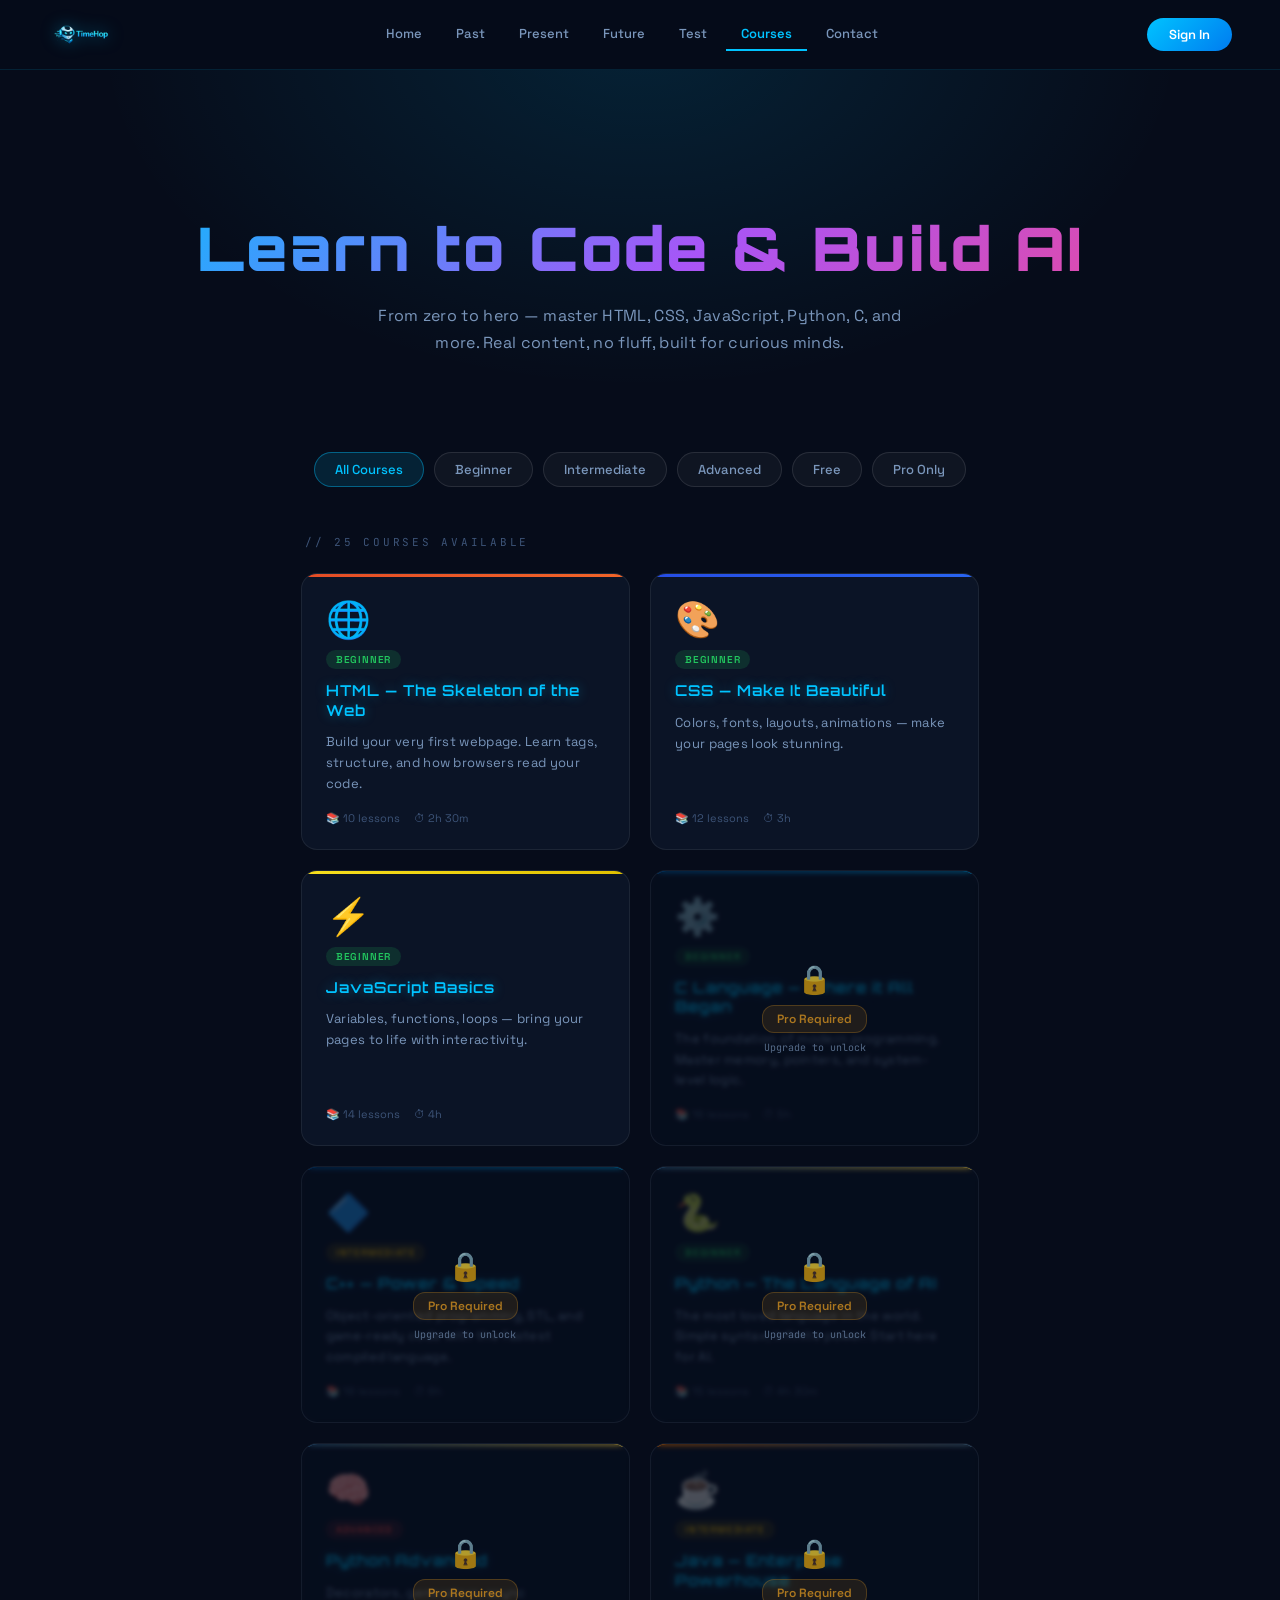
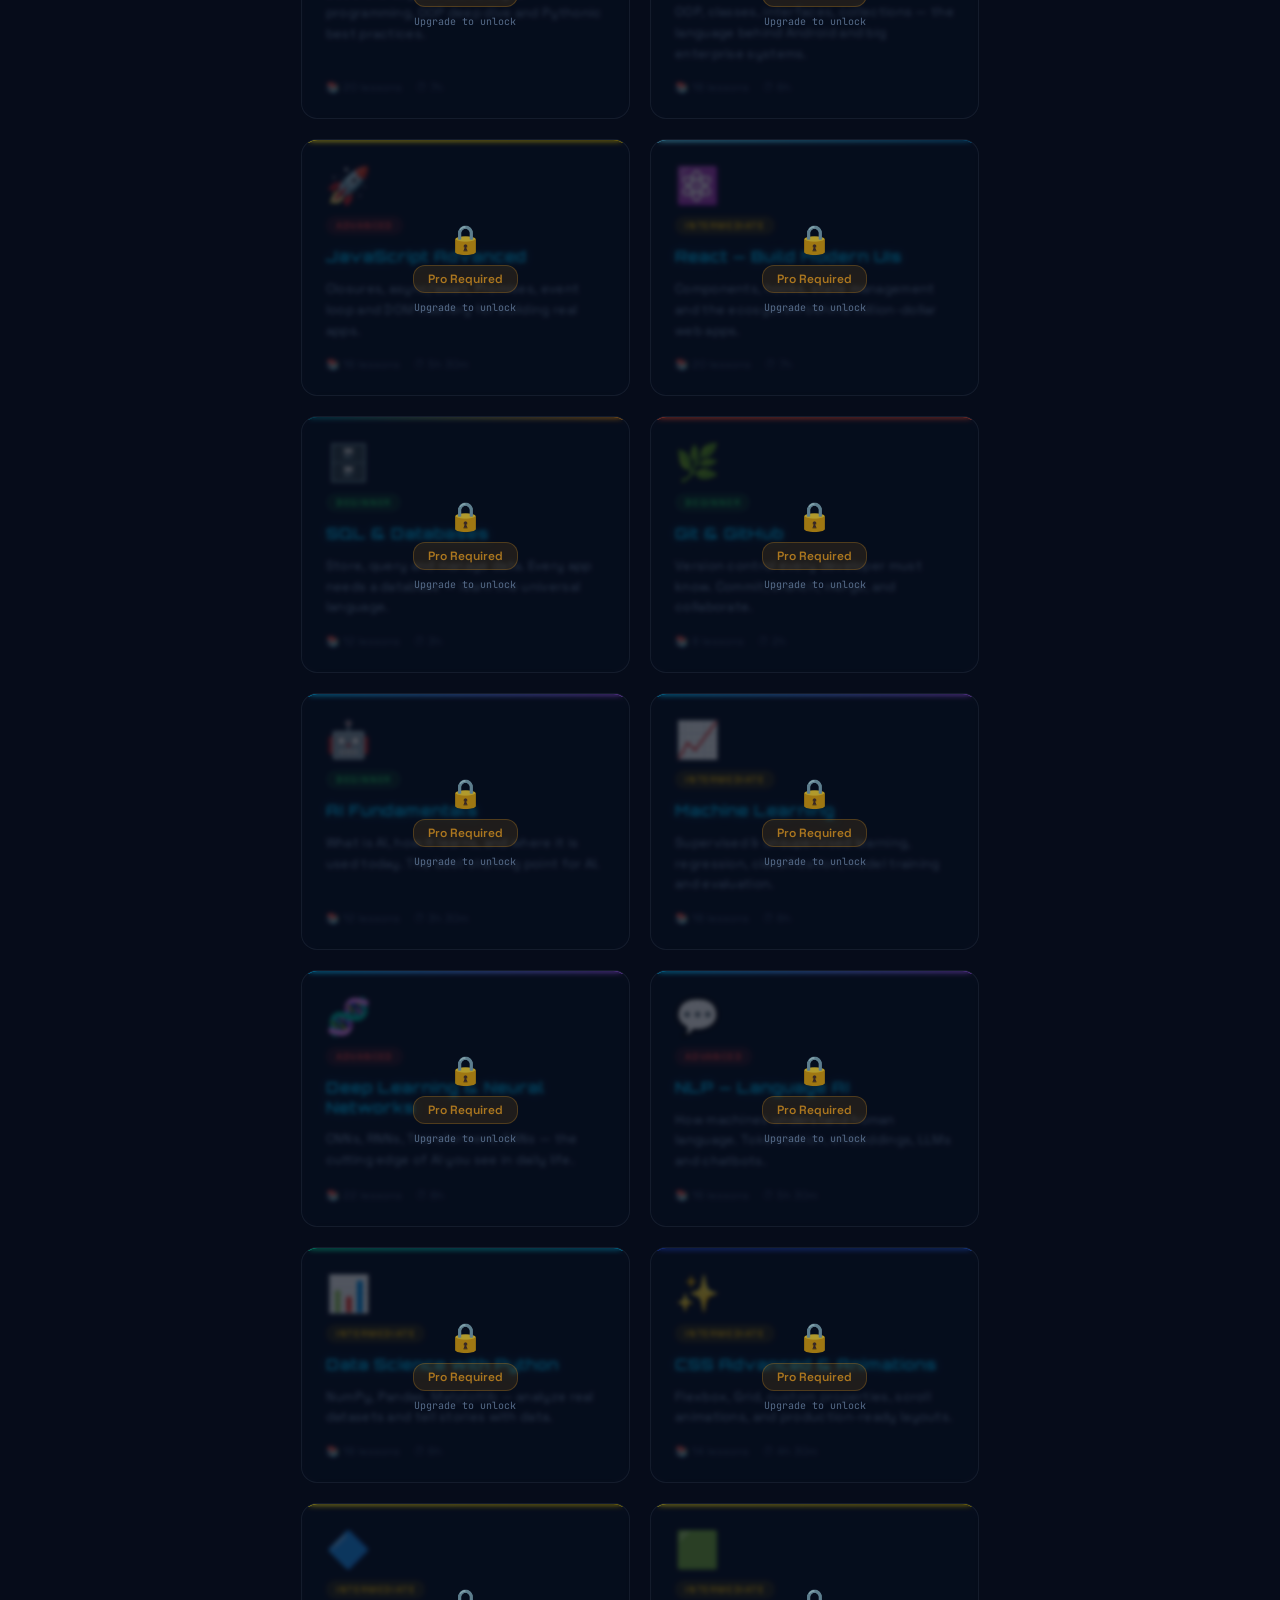
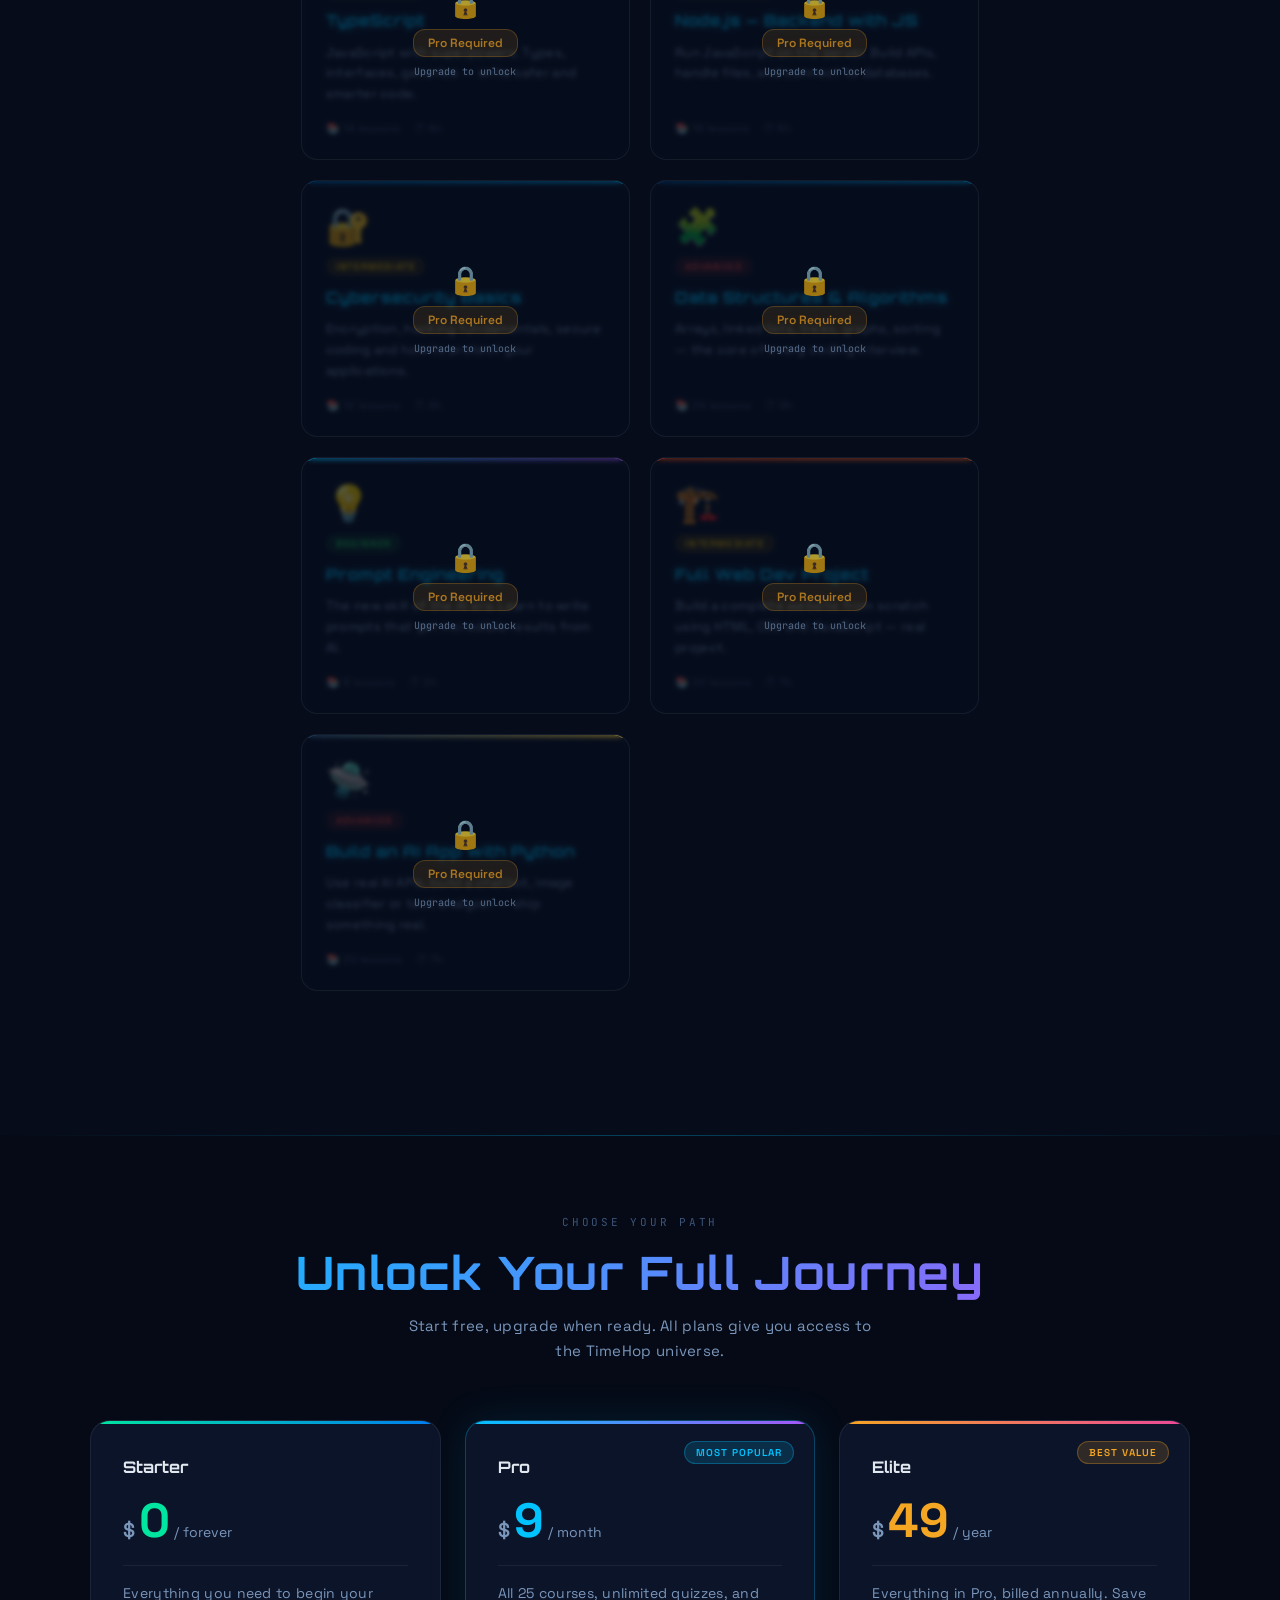
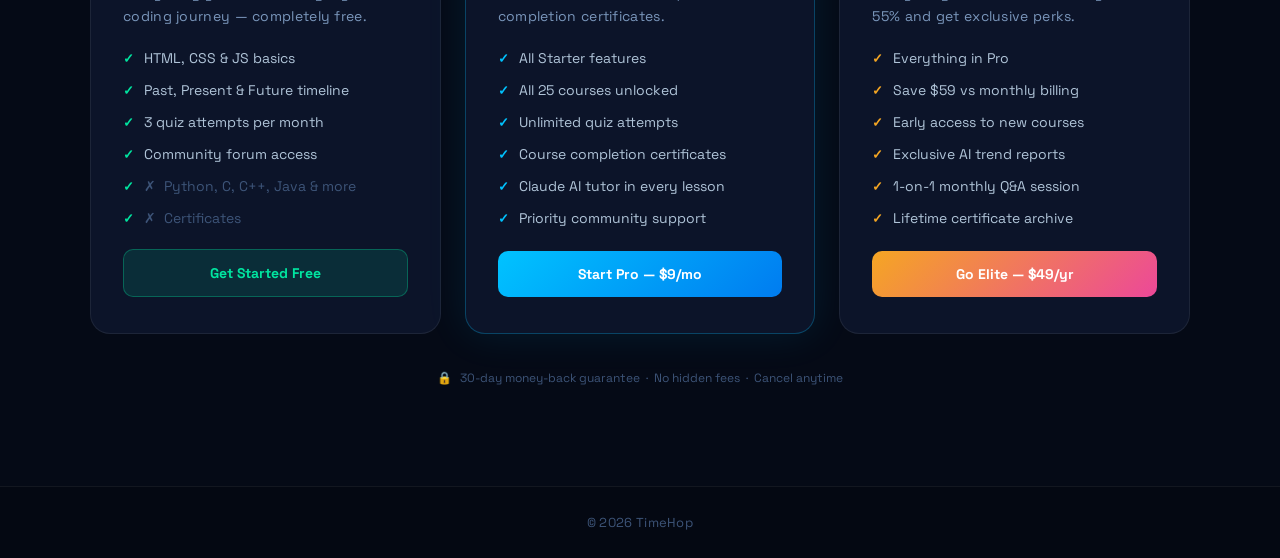
==== commit 298aa071: "Updated website" ====
--- a/courses.html
+++ b/courses.html
@@ -2,322 +2,396 @@
 <html lang="en">
 <head>
 <meta charset="UTF-8">
-<title>AI Courses - TimeHop</title>
+<title>Courses - TimeHop</title>
 <meta name="viewport" content="width=device-width, initial-scale=1.0">
 <link rel="stylesheet" href="style.css">
 <link href="https://fonts.googleapis.com/css2?family=Orbitron:wght@400;500;700;900&family=Space+Grotesk:wght@300;400;500;600;700&family=JetBrains+Mono:wght@400;600&display=swap" rel="stylesheet">
 <style>
-  nav {
-    position: fixed; top: 0; left: 0; right: 0;
-    height: 70px; z-index: 1000;
-    display: flex; align-items: center;
-    padding: 0 48px;
-    background: rgba(6,12,26,0.92);
-    backdrop-filter: blur(20px);
-    border-bottom: 1px solid rgba(0,195,255,0.10);
-    transition: top 0.4s ease;
-  }
-  .logo { display: flex; align-items: center; gap: 10px; text-decoration: none; flex-shrink: 0; }
-  .logo img { height: 46px; width: auto; filter: drop-shadow(0 0 8px rgba(0,195,255,0.55)); }
-  .nav-links { list-style: none; display: flex; gap: 4px; margin: 0 auto; }
-  .nav-links a {
-    display: block; padding: 7px 15px;
-    font-family: 'Space Grotesk', sans-serif;
-    font-size: 13px; font-weight: 500;
-    color: #7a96bb; text-decoration: none;
-    border-radius: 6px; transition: 0.2s;
-  }
-  .nav-links a:hover { color: #e2e8f0; background: rgba(255,255,255,0.06); }
-  .nav-links a.active { color: #00c3ff; border-bottom: 2px solid #00c3ff; border-radius: 0; }
-  .auth-area { display: flex; align-items: center; gap: 10px; }
-  .signin-btn {
-    padding: 8px 22px; border-radius: 20px;
-    background: linear-gradient(135deg, #00c3ff, #007cf0);
-    color: white; border: none;
-    font-family: 'Space Grotesk', sans-serif;
-    font-size: 13px; font-weight: 600;
-    cursor: pointer; transition: 0.2s;
-  }
-  .signin-btn:hover { transform: translateY(-1px); box-shadow: 0 6px 20px rgba(0,195,255,0.4); }
-  .avatar {
-    width: 38px; height: 38px; border-radius: 50%;
-    background: linear-gradient(135deg, #00c3ff, #007cf0);
-    display: flex; align-items: center; justify-content: center;
-    font-weight: 700; font-size: 15px; color: white; cursor: pointer;
-  }
-  .hidden { display: none !important; }
-  .profile { cursor: pointer; }
-
-  /* ── PRICING SECTION ── */
-  .pricing-section {
-    padding: 80px 60px 100px;
-    background: rgba(0,0,0,0.15);
-    position: relative;
-  }
-  .pricing-section::before {
-    content: '';
-    position: absolute; top: 0; left: 0; right: 0; height: 1px;
-    background: linear-gradient(to right, transparent, rgba(0,195,255,0.3), transparent);
-  }
-  .pricing-header {
-    text-align: center;
-    margin-bottom: 56px;
-  }
-  .pricing-eyebrow {
-    font-family: 'JetBrains Mono', monospace;
-    font-size: 11px; letter-spacing: 0.25em; text-transform: uppercase;
-    color: #3d5478; margin-bottom: 14px;
-  }
-  .pricing-title {
-    font-family: 'Orbitron', sans-serif;
-    font-size: clamp(28px, 4vw, 46px);
-    font-weight: 700;
-    background: linear-gradient(135deg, #00c3ff, #a855f7);
-    -webkit-background-clip: text; -webkit-text-fill-color: transparent;
-    background-clip: text;
-    margin-bottom: 12px;
-  }
-  .pricing-sub {
-    font-family: 'Space Grotesk', sans-serif;
-    color: #7a96bb; font-size: 15px; max-width: 480px; margin: 0 auto;
-    line-height: 1.7;
-  }
-  .pricing-grid {
-    display: grid;
-    grid-template-columns: repeat(auto-fit, minmax(280px, 1fr));
-    gap: 24px;
-    max-width: 1100px;
-    margin: 0 auto;
-  }
-  .plan-card {
-    background: #0c1429;
-    border: 1px solid rgba(255,255,255,0.07);
-    border-radius: 20px;
-    padding: 36px 32px;
-    display: flex; flex-direction: column; gap: 20px;
-    position: relative; overflow: hidden;
-    transition: transform 0.25s ease, box-shadow 0.25s ease;
-    font-family: 'Space Grotesk', sans-serif;
-  }
-  .plan-card:hover { transform: translateY(-6px); }
-  .plan-card::before {
-    content: ''; position: absolute;
-    top: 0; left: 0; right: 0; height: 3px; border-radius: 20px 20px 0 0;
-  }
-  .plan-card.plan-free::before   { background: linear-gradient(to right, #00e5a0, #007cf0); }
-  .plan-card.plan-pro::before    { background: linear-gradient(to right, #00c3ff, #a855f7); }
-  .plan-card.plan-elite::before  { background: linear-gradient(to right, #f5a623, #ec4899); }
-  .plan-card.plan-pro {
-    border-color: rgba(0,195,255,0.28);
-    box-shadow: 0 0 40px rgba(0,195,255,0.10);
-  }
-  .plan-badge {
-    position: absolute; top: 20px; right: 20px;
-    font-family: 'JetBrains Mono', monospace;
-    font-size: 10px; font-weight: 600; letter-spacing: 0.1em;
-    text-transform: uppercase; padding: 4px 11px;
-    border-radius: 20px;
-  }
-  .plan-pro .plan-badge {
-    background: rgba(0,195,255,0.15);
-    color: #00c3ff;
-    border: 1px solid rgba(0,195,255,0.3);
-  }
-  .plan-elite .plan-badge {
-    background: rgba(245,166,35,0.15);
-    color: #f5a623;
-    border: 1px solid rgba(245,166,35,0.3);
-  }
-  .plan-name {
-    font-family: 'Orbitron', sans-serif;
-    font-size: 16px; font-weight: 700;
-    color: #e2e8f0;
-  }
-  .plan-price {
-    display: flex; align-items: baseline; gap: 4px;
-  }
-  .price-currency {
-    font-size: 20px; font-weight: 600; color: #7a96bb;
-  }
-  .price-amount {
-    font-family: 'Orbitron', sans-serif;
-    font-size: 48px; font-weight: 900; color: #fff; line-height: 1;
-  }
-  .price-period {
-    font-size: 14px; color: #7a96bb;
-  }
-  .plan-card.plan-free .price-amount { color: #00e5a0; }
-  .plan-card.plan-pro  .price-amount { color: #00c3ff; }
-  .plan-card.plan-elite .price-amount { color: #f5a623; }
-  .plan-desc {
-    font-size: 14px; color: #7a96bb; line-height: 1.65;
-    border-top: 1px solid rgba(255,255,255,0.06);
-    padding-top: 16px;
-  }
-  .plan-features {
-    list-style: none; display: flex; flex-direction: column; gap: 11px;
-    flex: 1;
-  }
-  .plan-features li {
-    display: flex; align-items: flex-start; gap: 10px;
-    font-size: 14px; color: #b0c4d8; line-height: 1.5;
-  }
-  .plan-features li::before {
-    content: '✓';
-    font-weight: 700; font-size: 13px; flex-shrink: 0; margin-top: 1px;
-  }
-  .plan-card.plan-free .plan-features li::before   { color: #00e5a0; }
-  .plan-card.plan-pro  .plan-features li::before   { color: #00c3ff; }
-  .plan-card.plan-elite .plan-features li::before  { color: #f5a623; }
-  .plan-feature-dim { color: #3d5478 !important; }
-  .plan-feature-dim::before { color: #3d5478 !important; }
-  .plan-cta {
-    display: block; width: 100%;
-    padding: 14px; border-radius: 10px;
-    text-align: center; text-decoration: none;
-    font-family: 'Space Grotesk', sans-serif;
-    font-size: 14px; font-weight: 700;
-    cursor: pointer; border: none;
-    transition: transform 0.2s, box-shadow 0.2s;
-  }
-  .plan-cta:hover { transform: translateY(-2px); }
-  .plan-card.plan-free  .plan-cta { background: rgba(0,229,160,0.12); color: #00e5a0; border: 1px solid rgba(0,229,160,0.3); }
-  .plan-card.plan-free  .plan-cta:hover { background: rgba(0,229,160,0.22); box-shadow: 0 8px 24px rgba(0,229,160,0.2); }
-  .plan-card.plan-pro   .plan-cta { background: linear-gradient(135deg, #00c3ff, #007cf0); color: #fff; }
-  .plan-card.plan-pro   .plan-cta:hover { box-shadow: 0 8px 24px rgba(0,195,255,0.4); }
-  .plan-card.plan-elite .plan-cta { background: linear-gradient(135deg, #f5a623, #ec4899); color: #fff; }
-  .plan-card.plan-elite .plan-cta:hover { box-shadow: 0 8px 24px rgba(245,166,35,0.35); }
-  .pricing-guarantee {
-    text-align: center; margin-top: 36px;
-    font-family: 'JetBrains Mono', monospace;
-    font-size: 12px; color: #3d5478;
-    display: flex; align-items: center; justify-content: center; gap: 8px;
-  }
+/* ─── NAV ─── */
+nav {
+  position: fixed; top: 0; left: 0; right: 0;
+  height: 70px; z-index: 1000;
+  display: flex; align-items: center;
+  padding: 0 48px;
+  background: rgba(6,12,26,0.92);
+  backdrop-filter: blur(20px);
+  border-bottom: 1px solid rgba(0,195,255,0.10);
+  transition: top 0.4s ease;
+}
+.logo { display: flex; align-items: center; gap: 10px; text-decoration: none; flex-shrink: 0; }
+.logo img { height: 46px; width: auto; filter: drop-shadow(0 0 8px rgba(0,195,255,0.55)); }
+.nav-links { list-style: none; display: flex; gap: 4px; margin: 0 auto; }
+.nav-links a {
+  display: block; padding: 7px 15px;
+  font-family: 'Space Grotesk', sans-serif;
+  font-size: 13px; font-weight: 500;
+  color: #7a96bb; text-decoration: none;
+  border-radius: 6px; transition: 0.2s;
+}
+.nav-links a:hover { color: #e2e8f0; background: rgba(255,255,255,0.06); }
+.nav-links a.active { color: #00c3ff; border-bottom: 2px solid #00c3ff; border-radius: 0; }
+.auth-area { display: flex; align-items: center; gap: 10px; }
+.signin-btn {
+  padding: 8px 22px; border-radius: 20px;
+  background: linear-gradient(135deg, #00c3ff, #007cf0);
+  color: white; border: none;
+  font-family: 'Space Grotesk', sans-serif;
+  font-size: 13px; font-weight: 600;
+  cursor: pointer; transition: 0.2s;
+}
+.signin-btn:hover { transform: translateY(-1px); box-shadow: 0 6px 20px rgba(0,195,255,0.4); }
+.avatar {
+  width: 38px; height: 38px; border-radius: 50%;
+  background: linear-gradient(135deg, #00c3ff, #007cf0);
+  display: flex; align-items: center; justify-content: center;
+  font-weight: 700; font-size: 15px; color: white; cursor: pointer;
+}
+.hidden { display: none !important; }
+.profile { cursor: pointer; }
+
+/* ─── HERO ─── */
+.courses-hero {
+  padding: 140px 60px 60px;
+  text-align: center;
+  background: radial-gradient(ellipse at 50% -10%, rgba(0,195,255,0.12) 0%, transparent 60%);
+}
+.courses-hero h1 {
+  font-family: 'Orbitron', sans-serif;
+  font-size: clamp(32px, 5vw, 60px);
+  font-weight: 900;
+  background: linear-gradient(135deg, #fff 0%, #00c3ff 60%, #a855f7 100%);
+  -webkit-background-clip: text; -webkit-text-fill-color: transparent; background-clip: text;
+  margin-bottom: 16px;
+}
+.courses-hero p {
+  font-family: 'Space Grotesk', sans-serif;
+  color: #7a96bb; font-size: 16px; max-width: 560px; margin: 0 auto 36px;
+  line-height: 1.7;
+}
+
+/* ─── FILTER BAR ─── */
+.filter-bar {
+  display: flex; align-items: center; justify-content: center;
+  gap: 10px; flex-wrap: wrap;
+  padding: 0 60px 48px;
+}
+.filter-btn {
+  padding: 8px 20px; border-radius: 20px;
+  background: rgba(255,255,255,0.04);
+  border: 1px solid rgba(255,255,255,0.1);
+  color: #7a96bb;
+  font-family: 'Space Grotesk', sans-serif;
+  font-size: 13px; font-weight: 500;
+  cursor: pointer; transition: 0.2s;
+}
+.filter-btn:hover, .filter-btn.active {
+  background: rgba(0,195,255,0.12);
+  border-color: rgba(0,195,255,0.4);
+  color: #00c3ff;
+}
+
+/* ─── COURSES GRID ─── */
+.all-courses-section {
+  padding: 0 60px 80px;
+  max-width: 1400px;
+  margin: 0 auto;
+}
+.section-label {
+  font-family: 'JetBrains Mono', monospace;
+  font-size: 11px; letter-spacing: 0.25em; text-transform: uppercase;
+  color: #3d5478; margin-bottom: 24px;
+  padding-left: 4px;
+}
+.courses-masonry {
+  display: grid;
+  grid-template-columns: repeat(auto-fill, minmax(290px, 1fr));
+  gap: 20px;
+  margin-bottom: 64px;
+}
+.course-tile {
+  background: #0b1426;
+  border: 1px solid rgba(255,255,255,0.07);
+  border-radius: 16px;
+  padding: 28px 24px 24px;
+  position: relative; overflow: hidden;
+  cursor: pointer;
+  transition: transform 0.25s ease, box-shadow 0.25s ease, border-color 0.25s ease;
+  display: flex; flex-direction: column; gap: 12px;
+  text-decoration: none;
+}
+.course-tile:hover:not(.locked) {
+  transform: translateY(-5px);
+  box-shadow: 0 20px 40px rgba(0,0,0,0.4);
+  border-color: rgba(0,195,255,0.25);
+}
+.course-tile::before {
+  content: ''; position: absolute;
+  top: 0; left: 0; right: 0; height: 3px;
+}
+.tile-html::before   { background: linear-gradient(to right, #e44d26, #f16529); }
+.tile-css::before    { background: linear-gradient(to right, #264de4, #2965f1); }
+.tile-js::before     { background: linear-gradient(to right, #f7df1e, #e0c000); }
+.tile-c::before      { background: linear-gradient(to right, #00599c, #0094d4); }
+.tile-cpp::before    { background: linear-gradient(to right, #004482, #0094d4); }
+.tile-python::before { background: linear-gradient(to right, #306998, #ffd343); }
+.tile-java::before   { background: linear-gradient(to right, #e76f00, #5382a1); }
+.tile-sql::before    { background: linear-gradient(to right, #00758f, #f29111); }
+.tile-git::before    { background: linear-gradient(to right, #f05032, #de4c36); }
+.tile-react::before  { background: linear-gradient(to right, #61dafb, #0d7cb5); }
+.tile-ai::before     { background: linear-gradient(to right, #00c3ff, #a855f7); }
+.tile-ds::before     { background: linear-gradient(to right, #00e5a0, #00c3ff); }
+
+.course-icon { font-size: 36px; line-height: 1; }
+.course-tag {
+  display: inline-block;
+  padding: 3px 10px; border-radius: 10px;
+  font-family: 'JetBrains Mono', monospace;
+  font-size: 10px; font-weight: 600;
+  text-transform: uppercase; letter-spacing: 0.08em;
+  width: fit-content;
+}
+.tag-beginner    { background: rgba(34,197,94,0.15);  color: #22c55e; }
+.tag-intermediate{ background: rgba(234,179,8,0.15);   color: #eab308; }
+.tag-advanced    { background: rgba(239,68,68,0.15);   color: #ef4444; }
+
+.course-tile h3 {
+  font-family: 'Orbitron', sans-serif;
+  font-size: 15px; font-weight: 700;
+  color: #e2e8f0; line-height: 1.3;
+  margin: 0;
+}
+.course-tile p {
+  font-family: 'Space Grotesk', sans-serif;
+  font-size: 13px; color: #7a96bb;
+  line-height: 1.6; margin: 0; flex: 1;
+}
+.course-meta {
+  display: flex; align-items: center; gap: 14px;
+  font-family: 'JetBrains Mono', monospace;
+  font-size: 11px; color: #3d5478; margin-top: 4px;
+}
+.course-meta span { display: flex; align-items: center; gap: 4px; }
+
+/* LOCKED TILES */
+.course-tile.locked {
+  cursor: default;
+  opacity: 0.7;
+}
+.course-tile.locked:hover { transform: none; box-shadow: none; }
+.lock-overlay {
+  position: absolute; inset: 0;
+  background: rgba(6,12,26,0.55);
+  backdrop-filter: blur(2px);
+  border-radius: 16px;
+  display: flex; flex-direction: column;
+  align-items: center; justify-content: center;
+  gap: 8px;
+  z-index: 2;
+}
+.lock-icon { font-size: 28px; }
+.lock-label {
+  font-family: 'Space Grotesk', sans-serif;
+  font-size: 12px; font-weight: 600;
+  color: #f5a623;
+  padding: 5px 14px; border-radius: 12px;
+  background: rgba(245,166,35,0.15);
+  border: 1px solid rgba(245,166,35,0.35);
+}
+.lock-upgrade {
+  font-family: 'JetBrains Mono', monospace;
+  font-size: 10px; color: #7a96bb;
+  text-align: center;
+}
+
+/* ─── PRICING ─── */
+.pricing-section {
+  padding: 80px 60px 100px;
+  background: rgba(0,0,0,0.15);
+  position: relative;
+}
+.pricing-section::before {
+  content: '';
+  position: absolute; top: 0; left: 0; right: 0; height: 1px;
+  background: linear-gradient(to right, transparent, rgba(0,195,255,0.3), transparent);
+}
+.pricing-header { text-align: center; margin-bottom: 56px; }
+.pricing-eyebrow {
+  font-family: 'JetBrains Mono', monospace;
+  font-size: 11px; letter-spacing: 0.25em; text-transform: uppercase;
+  color: #3d5478; margin-bottom: 14px;
+}
+.pricing-title {
+  font-family: 'Orbitron', sans-serif;
+  font-size: clamp(28px, 4vw, 46px); font-weight: 700;
+  background: linear-gradient(135deg, #00c3ff, #a855f7);
+  -webkit-background-clip: text; -webkit-text-fill-color: transparent; background-clip: text;
+  margin-bottom: 12px;
+}
+.pricing-sub {
+  font-family: 'Space Grotesk', sans-serif;
+  color: #7a96bb; font-size: 15px; max-width: 480px; margin: 0 auto; line-height: 1.7;
+}
+.pricing-grid {
+  display: grid;
+  grid-template-columns: repeat(auto-fit, minmax(280px, 1fr));
+  gap: 24px; max-width: 1100px; margin: 0 auto;
+}
+.plan-card {
+  background: #0c1429;
+  border: 1px solid rgba(255,255,255,0.07);
+  border-radius: 20px; padding: 36px 32px;
+  display: flex; flex-direction: column; gap: 20px;
+  position: relative; overflow: hidden;
+  transition: transform 0.25s ease, box-shadow 0.25s ease;
+  font-family: 'Space Grotesk', sans-serif;
+}
+.plan-card:hover { transform: translateY(-6px); }
+.plan-card::before {
+  content: ''; position: absolute;
+  top: 0; left: 0; right: 0; height: 3px; border-radius: 20px 20px 0 0;
+}
+.plan-card.plan-free::before   { background: linear-gradient(to right, #00e5a0, #007cf0); }
+.plan-card.plan-pro::before    { background: linear-gradient(to right, #00c3ff, #a855f7); }
+.plan-card.plan-elite::before  { background: linear-gradient(to right, #f5a623, #ec4899); }
+.plan-card.plan-pro { border-color: rgba(0,195,255,0.28); box-shadow: 0 0 40px rgba(0,195,255,0.10); }
+.plan-badge {
+  position: absolute; top: 20px; right: 20px;
+  font-family: 'JetBrains Mono', monospace;
+  font-size: 10px; font-weight: 600; letter-spacing: 0.1em; text-transform: uppercase;
+  padding: 4px 11px; border-radius: 20px;
+}
+.plan-pro .plan-badge   { background: rgba(0,195,255,0.15); color: #00c3ff; border: 1px solid rgba(0,195,255,0.3); }
+.plan-elite .plan-badge { background: rgba(245,166,35,0.15); color: #f5a623; border: 1px solid rgba(245,166,35,0.3); }
+.plan-name { font-family: 'Orbitron', sans-serif; font-size: 16px; font-weight: 700; color: #e2e8f0; }
+.plan-price { display: flex; align-items: baseline; gap: 4px; }
+.price-currency { font-size: 20px; font-weight: 600; color: #7a96bb; }
+.price-amount { font-family: 'Orbitron', sans-serif; font-size: 48px; font-weight: 900; color: #fff; line-height: 1; }
+.price-period { font-size: 14px; color: #7a96bb; }
+.plan-card.plan-free  .price-amount { color: #00e5a0; }
+.plan-card.plan-pro   .price-amount { color: #00c3ff; }
+.plan-card.plan-elite .price-amount { color: #f5a623; }
+.plan-desc { font-size: 14px; color: #7a96bb; line-height: 1.65; border-top: 1px solid rgba(255,255,255,0.06); padding-top: 16px; }
+.plan-features { list-style: none; display: flex; flex-direction: column; gap: 11px; flex: 1; }
+.plan-features li { display: flex; align-items: flex-start; gap: 10px; font-size: 14px; color: #b0c4d8; line-height: 1.5; }
+.plan-features li::before { content: '✓'; font-weight: 700; font-size: 13px; flex-shrink: 0; margin-top: 1px; }
+.plan-card.plan-free  .plan-features li::before { color: #00e5a0; }
+.plan-card.plan-pro   .plan-features li::before { color: #00c3ff; }
+.plan-card.plan-elite .plan-features li::before { color: #f5a623; }
+.plan-feature-dim { color: #3d5478 !important; }
+.plan-cta {
+  display: block; width: 100%; padding: 14px; border-radius: 10px;
+  text-align: center; text-decoration: none;
+  font-family: 'Space Grotesk', sans-serif; font-size: 14px; font-weight: 700;
+  cursor: pointer; border: none; transition: transform 0.2s, box-shadow 0.2s;
+}
+.plan-cta:hover { transform: translateY(-2px); }
+.plan-card.plan-free  .plan-cta { background: rgba(0,229,160,0.12); color: #00e5a0; border: 1px solid rgba(0,229,160,0.3); }
+.plan-card.plan-free  .plan-cta:hover { background: rgba(0,229,160,0.22); box-shadow: 0 8px 24px rgba(0,229,160,0.2); }
+.plan-card.plan-pro   .plan-cta { background: linear-gradient(135deg, #00c3ff, #007cf0); color: #fff; }
+.plan-card.plan-pro   .plan-cta:hover { box-shadow: 0 8px 24px rgba(0,195,255,0.4); }
+.plan-card.plan-elite .plan-cta { background: linear-gradient(135deg, #f5a623, #ec4899); color: #fff; }
+.plan-card.plan-elite .plan-cta:hover { box-shadow: 0 8px 24px rgba(245,166,35,0.35); }
+.pricing-guarantee {
+  text-align: center; margin-top: 36px;
+  font-family: 'JetBrains Mono', monospace; font-size: 12px; color: #3d5478;
+  display: flex; align-items: center; justify-content: center; gap: 8px;
+}
+
+/* LOCK MODAL */
+.lock-modal-bg {
+  position: fixed; inset: 0; z-index: 9999;
+  background: rgba(6,12,26,0.85); backdrop-filter: blur(12px);
+  display: flex; align-items: center; justify-content: center;
+}
+.lock-modal-box {
+  background: #0c1429; border: 1px solid rgba(245,166,35,0.3);
+  border-radius: 24px; padding: 48px 40px; max-width: 400px; width: 90%;
+  text-align: center; position: relative;
+  box-shadow: 0 0 60px rgba(245,166,35,0.15);
+}
+.lock-modal-box .lm-icon { font-size: 52px; margin-bottom: 16px; }
+.lock-modal-box h3 {
+  font-family: 'Orbitron', sans-serif; font-size: 20px; font-weight: 700;
+  color: #f5a623; margin-bottom: 12px;
+}
+.lock-modal-box p {
+  font-family: 'Space Grotesk', sans-serif; font-size: 14px;
+  color: #7a96bb; line-height: 1.7; margin-bottom: 28px;
+}
+.lm-btns { display: flex; gap: 12px; }
+.lm-btn-upgrade {
+  flex: 1; padding: 12px; border-radius: 10px;
+  background: linear-gradient(135deg, #f5a623, #ec4899);
+  color: #fff; border: none; cursor: pointer;
+  font-family: 'Space Grotesk', sans-serif; font-size: 14px; font-weight: 700;
+  transition: 0.2s;
+}
+.lm-btn-upgrade:hover { box-shadow: 0 8px 24px rgba(245,166,35,0.4); }
+.lm-btn-close {
+  flex: 1; padding: 12px; border-radius: 10px;
+  background: rgba(255,255,255,0.05); color: #7a96bb;
+  border: 1px solid rgba(255,255,255,0.1); cursor: pointer;
+  font-family: 'Space Grotesk', sans-serif; font-size: 14px; font-weight: 600;
+  transition: 0.2s;
+}
+.lm-btn-close:hover { background: rgba(255,255,255,0.09); }
 </style>
 </head>
 
 <body>
 
 <!-- NAVBAR -->
-
 <nav>
-<a href="index.html" class="logo">
-  <img src="nav.png" alt="TimeHop Logo">
-</a>
-<ul class="nav-links">
-<li><a href="index.html">Home</a></li>
-<li><a href="past.html">Past</a></li>
-<li><a href="present.html">Present</a></li>
-<li><a href="future.html">Future</a></li>
-<li><a href="test.html">Test</a></li>
-<li><a href="courses.html" class="active">Courses</a></li>
-<li><a href="contact.html">Contact</a></li>
-</ul>
-<div class="auth-area">
-  <button id="signinBtn" class="signin-btn">Sign In</button>
-  <div class="profile hidden" id="profileBox">
-    <div class="avatar" id="avatarLetter"></div>
+  <a href="index.html" class="logo">
+    <img src="nav.png" alt="TimeHop Logo">
+  </a>
+  <ul class="nav-links">
+    <li><a href="index.html">Home</a></li>
+    <li><a href="past.html">Past</a></li>
+    <li><a href="present.html">Present</a></li>
+    <li><a href="future.html">Future</a></li>
+    <li><a href="test.html">Test</a></li>
+    <li><a href="courses.html" class="active">Courses</a></li>
+    <li><a href="contact.html">Contact</a></li>
+  </ul>
+  <div class="auth-area">
+    <button id="signinBtn" class="signin-btn">Sign In</button>
+    <div class="profile hidden" id="profileBox">
+      <div class="avatar" id="avatarLetter"></div>
+    </div>
   </div>
+</nav>
+
+<!-- HERO -->
+<section class="courses-hero">
+  <h1>Learn to Code & Build AI</h1>
+  <p>From zero to hero — master HTML, CSS, JavaScript, Python, C, and more. Real content, no fluff, built for curious minds.</p>
+</section>
+
+<!-- FILTER BAR -->
+<div class="filter-bar">
+  <button class="filter-btn active" data-filter="all">All Courses</button>
+  <button class="filter-btn" data-filter="beginner">Beginner</button>
+  <button class="filter-btn" data-filter="intermediate">Intermediate</button>
+  <button class="filter-btn" data-filter="advanced">Advanced</button>
+  <button class="filter-btn" data-filter="free">Free</button>
+  <button class="filter-btn" data-filter="pro">Pro Only</button>
 </div>
-</nav>
-
-
-<!-- HERO -->
-
-<section class="present-hero">
-
-<h1>AI Learning Courses</h1>
-
-<p>
-Start your journey into Artificial Intelligence.  
-These courses provide a roadmap from beginner to advanced AI skills.
-</p>
-
+
+<!-- COURSES GRID -->
+<section class="all-courses-section">
+  <div class="section-label">// 25 courses available</div>
+  <div class="courses-masonry" id="coursesGrid"></div>
 </section>
 
-
-<!-- COURSE GRID -->
-
-<section class="courses-section">
-
-<div class="courses-grid">
-
-<div class="course-card">
-
-<h2>AI Fundamentals</h2>
-
-<p>
-Learn what Artificial Intelligence is, how it works,
-and where it is used in real life.
-</p>
-
-<ul>
-<li>History of AI</li>
-<li>AI vs Machine Learning</li>
-<li>Real World AI Applications</li>
-<li>Introduction to Neural Networks</li>
-</ul>
-
-<a href="https://www.youtube.com/results?search_query=ai+fundamentals" target="_blank" class="btn">Start Learning</a>
-
-</div>
-
-
-<div class="course-card">
-
-<h2>Machine Learning</h2>
-
-<p>
-Understand how machines learn from data and make predictions.
-</p>
-
-<ul>
-<li>Supervised Learning</li>
-<li>Unsupervised Learning</li>
-<li>Regression & Classification</li>
-<li>Model Training</li>
-</ul>
-
-<a href="https://www.youtube.com/results?search_query=machine+learning+tutorial" target="_blank" class="btn">Start Learning</a>
-
-</div>
-
-
-<div class="course-card">
-
-<h2>Deep Learning & AI</h2>
-
-<p>
-Explore advanced AI topics like deep learning and neural networks.
-</p>
-
-<ul>
-<li>Deep Neural Networks</li>
-<li>Computer Vision</li>
-<li>Natural Language Processing</li>
-<li>AI Research & Development</li>
-</ul>
-
-<a href="https://www.youtube.com/results?search_query=deep+learning+tutorial" target="_blank" class="btn">Start Learning</a>
-
-</div>
-
-</div>
-
-</section>
-
-
-<!-- PRICING PLANS -->
+<!-- PRICING -->
 <section class="pricing-section">
   <div class="pricing-header">
     <div class="pricing-eyebrow">Choose Your Path</div>
-    <h2 class="pricing-title">Unlock Your AI Journey</h2>
-    <p class="pricing-sub">Start free, upgrade when you're ready. All plans give you access to the TimeHop learning universe.</p>
+    <h2 class="pricing-title">Unlock Your Full Journey</h2>
+    <p class="pricing-sub">Start free, upgrade when ready. All plans give you access to the TimeHop universe.</p>
   </div>
-
   <div class="pricing-grid">
-
-    <!-- FREE -->
     <div class="plan-card plan-free">
       <div class="plan-name">Starter</div>
       <div class="plan-price">
@@ -325,19 +399,17 @@
         <span class="price-amount">0</span>
         <span class="price-period">/ forever</span>
       </div>
-      <p class="plan-desc">Everything you need to begin exploring the world of AI — completely free.</p>
+      <p class="plan-desc">Everything you need to begin your coding journey — completely free.</p>
       <ul class="plan-features">
-        <li>Access to AI Fundamentals course</li>
+        <li>HTML, CSS & JS basics</li>
         <li>Past, Present & Future timeline</li>
         <li>3 quiz attempts per month</li>
         <li>Community forum access</li>
-        <li class="plan-feature-dim" style="color:#3d5478;">✗ &nbsp;Certificates</li>
-        <li class="plan-feature-dim" style="color:#3d5478;">✗ &nbsp;AI Tools deep dives</li>
+        <li class="plan-feature-dim">✗ &nbsp;Python, C, C++, Java & more</li>
+        <li class="plan-feature-dim">✗ &nbsp;Certificates</li>
       </ul>
-      <a href="#" class="plan-cta" onclick="alert('You are already on the Free plan!')">Get Started Free</a>
+      <a href="#" class="plan-cta" onclick="event.preventDefault();alert('You are already on the Free plan!')">Get Started Free</a>
     </div>
-
-    <!-- PRO -->
     <div class="plan-card plan-pro">
       <span class="plan-badge">Most Popular</span>
       <div class="plan-name">Pro</div>
@@ -346,19 +418,17 @@
         <span class="price-amount">9</span>
         <span class="price-period">/ month</span>
       </div>
-      <p class="plan-desc">The complete AI learning experience with certificates and unlimited quizzes.</p>
+      <p class="plan-desc">All 25 courses, unlimited quizzes, and completion certificates.</p>
       <ul class="plan-features">
         <li>All Starter features</li>
-        <li>All 3 courses — Fundamentals, ML & Deep Learning</li>
+        <li>All 25 courses unlocked</li>
         <li>Unlimited quiz attempts</li>
         <li>Course completion certificates</li>
-        <li>AI Tools deep-dive articles</li>
+        <li>Claude AI tutor in every lesson</li>
         <li>Priority community support</li>
       </ul>
       <a href="contact.html" class="plan-cta">Start Pro — $9/mo</a>
     </div>
-
-    <!-- ELITE -->
     <div class="plan-card plan-elite">
       <span class="plan-badge">Best Value</span>
       <div class="plan-name">Elite</div>
@@ -367,7 +437,7 @@
         <span class="price-amount">49</span>
         <span class="price-period">/ year</span>
       </div>
-      <p class="plan-desc">Everything in Pro, billed annually. Save over 50% and get exclusive perks.</p>
+      <p class="plan-desc">Everything in Pro, billed annually. Save 55% and get exclusive perks.</p>
       <ul class="plan-features">
         <li>Everything in Pro</li>
         <li>Save $59 vs monthly billing</li>
@@ -378,41 +448,291 @@
       </ul>
       <a href="contact.html" class="plan-cta">Go Elite — $49/yr</a>
     </div>
-
   </div>
-
   <div class="pricing-guarantee">
     <span>🔒</span>
     <span>30-day money-back guarantee &nbsp;·&nbsp; No hidden fees &nbsp;·&nbsp; Cancel anytime</span>
   </div>
 </section>
 
-
-<footer>
-<p>© 2026 TimeHop</p>
-</footer>
+<footer><p>© 2026 TimeHop</p></footer>
+
+<!-- LOCK MODAL -->
+<div class="lock-modal-bg hidden" id="lockModal">
+  <div class="lock-modal-box">
+    <div class="lm-icon">🔒</div>
+    <h3>Pro Course</h3>
+    <p>This course is available on the <strong style="color:#f5a623">Pro</strong> or <strong style="color:#f5a623">Elite</strong> plan. Upgrade to unlock all 25 courses, AI tutor, and completion certificates.</p>
+    <div class="lm-btns">
+      <button class="lm-btn-upgrade" onclick="window.location.href='contact.html'">Upgrade Now</button>
+      <button class="lm-btn-close" onclick="document.getElementById('lockModal').classList.add('hidden')">Maybe Later</button>
+    </div>
+  </div>
+</div>
+
 <script src="script.js"></script>
+
+<!-- AUTH MODAL -->
 <div id="loginModal" class="login-modal hidden">
-
-<div class="login-box">
-
-<input id="loginName" placeholder="Name">
-<input id="loginEmail" placeholder="Email">
-
-<select id="loginGender">
-<option value="">Gender</option>
-<option>Male</option>
-<option>Female</option>
-</select>
-
-<textarea id="loginBio" placeholder="Bio"></textarea>
-
-<button id="createAccount" class="btn">Create Account</button>
-
+  <div class="login-box">
+    <input id="loginName" placeholder="Name">
+    <input id="loginEmail" placeholder="Email">
+    <select id="loginGender">
+      <option value="">Gender</option>
+      <option>Male</option>
+      <option>Female</option>
+    </select>
+    <textarea id="loginBio" placeholder="Bio"></textarea>
+    <button id="createAccount" class="btn">Create Account</button>
+  </div>
 </div>
-</div>
-
-
-
+
+<script>
+/* ─── COURSE DATA ─── */
+const courses = [
+  /* FREE COURSES */
+  {
+    id: 'html', slug: 'html', free: true, level: 'beginner',
+    icon: '🌐', tileClass: 'tile-html',
+    name: 'HTML — The Skeleton of the Web',
+    desc: 'Build your very first webpage. Learn tags, structure, and how browsers read your code.',
+    lessons: 10, duration: '2h 30m'
+  },
+  {
+    id: 'css', slug: 'css', free: true, level: 'beginner',
+    icon: '🎨', tileClass: 'tile-css',
+    name: 'CSS — Make It Beautiful',
+    desc: 'Colors, fonts, layouts, animations — make your pages look stunning.',
+    lessons: 12, duration: '3h'
+  },
+  {
+    id: 'js-basics', slug: 'js', free: true, level: 'beginner',
+    icon: '⚡', tileClass: 'tile-js',
+    name: 'JavaScript Basics',
+    desc: 'Variables, functions, loops — bring your pages to life with interactivity.',
+    lessons: 14, duration: '4h'
+  },
+  /* PRO COURSES */
+  {
+    id: 'c-lang', slug: 'c', free: false, level: 'beginner',
+    icon: '⚙️', tileClass: 'tile-c',
+    name: 'C Language — Where it All Began',
+    desc: 'The foundation of modern programming. Master memory, pointers, and system-level logic.',
+    lessons: 16, duration: '5h'
+  },
+  {
+    id: 'cpp', slug: 'cpp', free: false, level: 'intermediate',
+    icon: '🔷', tileClass: 'tile-cpp',
+    name: 'C++ — Power & Speed',
+    desc: 'Object-oriented programming, STL, and game-ready code with the fastest compiled language.',
+    lessons: 18, duration: '6h'
+  },
+  {
+    id: 'python-basics', slug: 'python', free: false, level: 'beginner',
+    icon: '🐍', tileClass: 'tile-python',
+    name: 'Python — The Language of AI',
+    desc: 'The most loved language in the world. Simple syntax, infinite power. Start here for AI.',
+    lessons: 15, duration: '4h 30m'
+  },
+  {
+    id: 'python-advanced', slug: 'python-adv', free: false, level: 'advanced',
+    icon: '🧠', tileClass: 'tile-python',
+    name: 'Python Advanced',
+    desc: 'Decorators, generators, async programming, OOP deep dive and Pythonic best practices.',
+    lessons: 20, duration: '7h'
+  },
+  {
+    id: 'java', slug: 'java', free: false, level: 'intermediate',
+    icon: '☕', tileClass: 'tile-java',
+    name: 'Java — Enterprise Powerhouse',
+    desc: 'OOP, classes, interfaces, collections — the language behind Android and big enterprise systems.',
+    lessons: 18, duration: '6h'
+  },
+  {
+    id: 'js-advanced', slug: 'js-adv', free: false, level: 'advanced',
+    icon: '🚀', tileClass: 'tile-js',
+    name: 'JavaScript Advanced',
+    desc: 'Closures, async/await, Promises, event loop and DOM mastery for building real apps.',
+    lessons: 16, duration: '5h 30m'
+  },
+  {
+    id: 'react', slug: 'react', free: false, level: 'intermediate',
+    icon: '⚛️', tileClass: 'tile-react',
+    name: 'React — Build Modern UIs',
+    desc: 'Components, hooks, state management and the ecosystem behind million-dollar web apps.',
+    lessons: 20, duration: '7h'
+  },
+  {
+    id: 'sql', slug: 'sql', free: false, level: 'beginner',
+    icon: '🗄️', tileClass: 'tile-sql',
+    name: 'SQL & Databases',
+    desc: 'Store, query and manage data. Every app needs a database — learn the universal language.',
+    lessons: 12, duration: '3h'
+  },
+  {
+    id: 'git', slug: 'git', free: false, level: 'beginner',
+    icon: '🌿', tileClass: 'tile-git',
+    name: 'Git & GitHub',
+    desc: 'Version control every developer must know. Commit, branch, merge, and collaborate.',
+    lessons: 8, duration: '2h'
+  },
+  {
+    id: 'ai-fundamentals', slug: 'ai-fund', free: false, level: 'beginner',
+    icon: '🤖', tileClass: 'tile-ai',
+    name: 'AI Fundamentals',
+    desc: 'What is AI, how it learns, and where it is used today. The best starting point for AI.',
+    lessons: 12, duration: '3h 30m'
+  },
+  {
+    id: 'ml', slug: 'ml', free: false, level: 'intermediate',
+    icon: '📈', tileClass: 'tile-ai',
+    name: 'Machine Learning',
+    desc: 'Supervised & unsupervised learning, regression, classification, model training and evaluation.',
+    lessons: 18, duration: '6h'
+  },
+  {
+    id: 'deep-learning', slug: 'deep-learning', free: false, level: 'advanced',
+    icon: '🧬', tileClass: 'tile-ai',
+    name: 'Deep Learning & Neural Networks',
+    desc: 'CNNs, RNNs, Transformers, GANs — the cutting edge of AI you see in daily life.',
+    lessons: 22, duration: '8h'
+  },
+  {
+    id: 'nlp', slug: 'nlp', free: false, level: 'advanced',
+    icon: '💬', tileClass: 'tile-ai',
+    name: 'NLP — Language AI',
+    desc: 'How machines understand human language. Tokenization, embeddings, LLMs and chatbots.',
+    lessons: 16, duration: '5h 30m'
+  },
+  {
+    id: 'data-science', slug: 'ds', free: false, level: 'intermediate',
+    icon: '📊', tileClass: 'tile-ds',
+    name: 'Data Science with Python',
+    desc: 'NumPy, Pandas, Matplotlib — analyze real datasets and tell stories with data.',
+    lessons: 18, duration: '6h'
+  },
+  {
+    id: 'css-advanced', slug: 'css-adv', free: false, level: 'intermediate',
+    icon: '✨', tileClass: 'tile-css',
+    name: 'CSS Advanced & Animations',
+    desc: 'Flexbox, Grid, custom properties, scroll animations, and production-ready layouts.',
+    lessons: 14, duration: '4h 30m'
+  },
+  {
+    id: 'typescript', slug: 'ts', free: false, level: 'intermediate',
+    icon: '🔷', tileClass: 'tile-js',
+    name: 'TypeScript',
+    desc: 'JavaScript with superpowers. Types, interfaces, generics — write safer and smarter code.',
+    lessons: 14, duration: '4h'
+  },
+  {
+    id: 'nodejs', slug: 'node', free: false, level: 'intermediate',
+    icon: '🟩', tileClass: 'tile-js',
+    name: 'Node.js — Backend with JS',
+    desc: 'Run JavaScript on the server. Build APIs, handle files, and connect to databases.',
+    lessons: 16, duration: '5h'
+  },
+  {
+    id: 'cybersecurity', slug: 'cyber', free: false, level: 'intermediate',
+    icon: '🔐', tileClass: 'tile-c',
+    name: 'Cybersecurity Basics',
+    desc: 'Encryption, hacking fundamentals, secure coding and how to protect your applications.',
+    lessons: 12, duration: '4h'
+  },
+  {
+    id: 'dsa', slug: 'dsa', free: false, level: 'advanced',
+    icon: '🧩', tileClass: 'tile-cpp',
+    name: 'Data Structures & Algorithms',
+    desc: 'Arrays, linked lists, trees, graphs, sorting — the core of every coding interview.',
+    lessons: 24, duration: '9h'
+  },
+  {
+    id: 'prompt-engineering', slug: 'prompt', free: false, level: 'beginner',
+    icon: '💡', tileClass: 'tile-ai',
+    name: 'Prompt Engineering',
+    desc: 'The new skill of the AI era. Learn to write prompts that get incredible results from AI.',
+    lessons: 8, duration: '2h'
+  },
+  {
+    id: 'web-dev-project', slug: 'webdev', free: false, level: 'intermediate',
+    icon: '🏗️', tileClass: 'tile-html',
+    name: 'Full Web Dev Project',
+    desc: 'Build a complete website from scratch using HTML, CSS and JavaScript — real project.',
+    lessons: 20, duration: '7h'
+  },
+  {
+    id: 'python-ai-project', slug: 'py-project', free: false, level: 'advanced',
+    icon: '🛸', tileClass: 'tile-python',
+    name: 'Build an AI App with Python',
+    desc: 'Use real AI APIs, build a chatbot, image classifier or text analyzer — ship something real.',
+    lessons: 20, duration: '7h'
+  }
+];
+
+/* ─── RENDER CARDS ─── */
+function renderCourses(filter = 'all') {
+  const grid = document.getElementById('coursesGrid');
+  grid.innerHTML = '';
+
+  const filtered = courses.filter(c => {
+    if (filter === 'all') return true;
+    if (filter === 'free') return c.free;
+    if (filter === 'pro') return !c.free;
+    return c.level === filter;
+  });
+
+  filtered.forEach(c => {
+    const locked = !c.free;
+    const tile = document.createElement('div');
+    tile.className = `course-tile ${c.tileClass}${locked ? ' locked' : ''}`;
+    tile.dataset.level = c.level;
+    tile.dataset.free = c.free;
+
+    tile.innerHTML = `
+      ${locked ? `<div class="lock-overlay">
+        <div class="lock-icon">🔒</div>
+        <div class="lock-label">Pro Required</div>
+        <div class="lock-upgrade">Upgrade to unlock</div>
+      </div>` : ''}
+      <div class="course-icon">${c.icon}</div>
+      <span class="course-tag tag-${c.level}">${c.level}</span>
+      <h3>${c.name}</h3>
+      <p>${c.desc}</p>
+      <div class="course-meta">
+        <span>📚 ${c.lessons} lessons</span>
+        <span>⏱ ${c.duration}</span>
+      </div>
+    `;
+
+    if (!locked) {
+      tile.addEventListener('click', () => {
+        window.location.href = `detail.html?course=${c.slug}`;
+      });
+    } else {
+      tile.addEventListener('click', () => {
+        document.getElementById('lockModal').classList.remove('hidden');
+      });
+    }
+
+    grid.appendChild(tile);
+  });
+}
+
+/* ─── FILTER BUTTONS ─── */
+document.querySelectorAll('.filter-btn').forEach(btn => {
+  btn.addEventListener('click', () => {
+    document.querySelectorAll('.filter-btn').forEach(b => b.classList.remove('active'));
+    btn.classList.add('active');
+    renderCourses(btn.dataset.filter);
+  });
+});
+
+renderCourses();
+
+/* Close modal on backdrop */
+document.getElementById('lockModal').addEventListener('click', function(e){
+  if (e.target === this) this.classList.add('hidden');
+});
+</script>
 </body>
 </html>
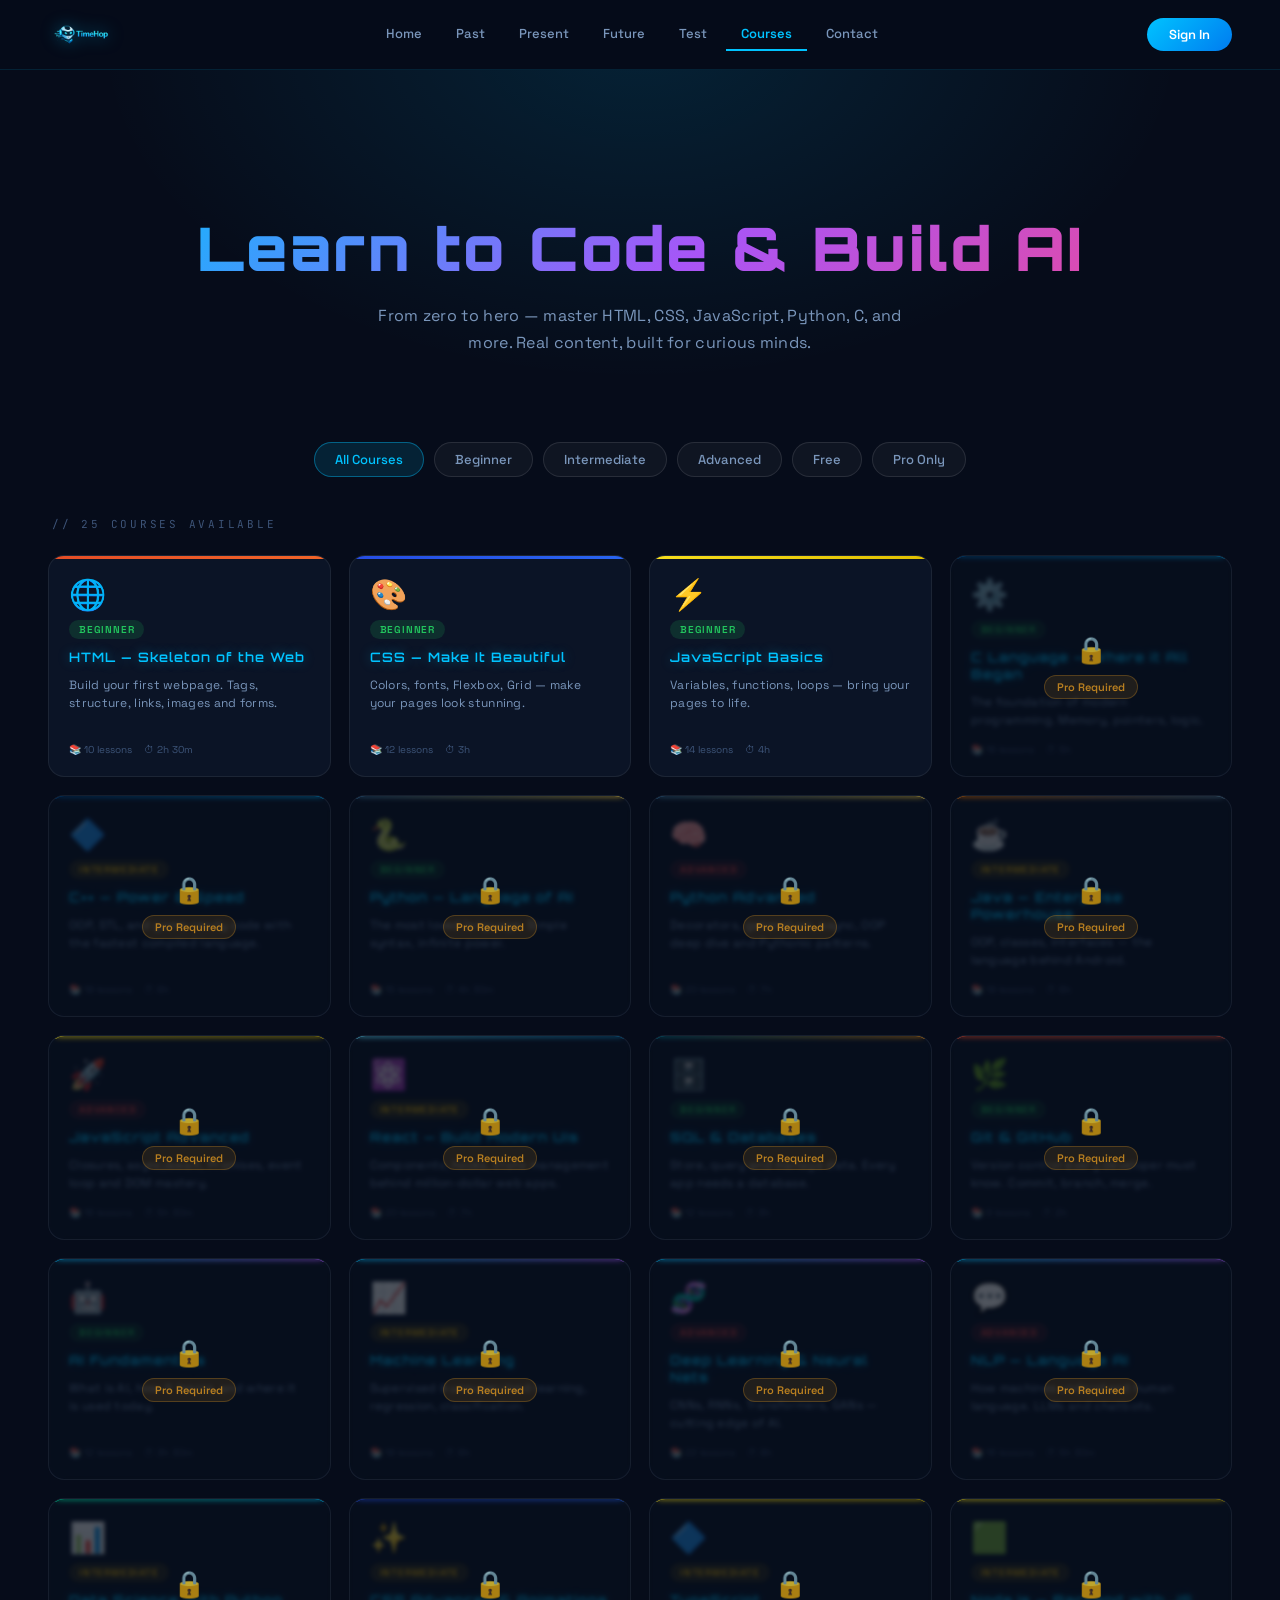
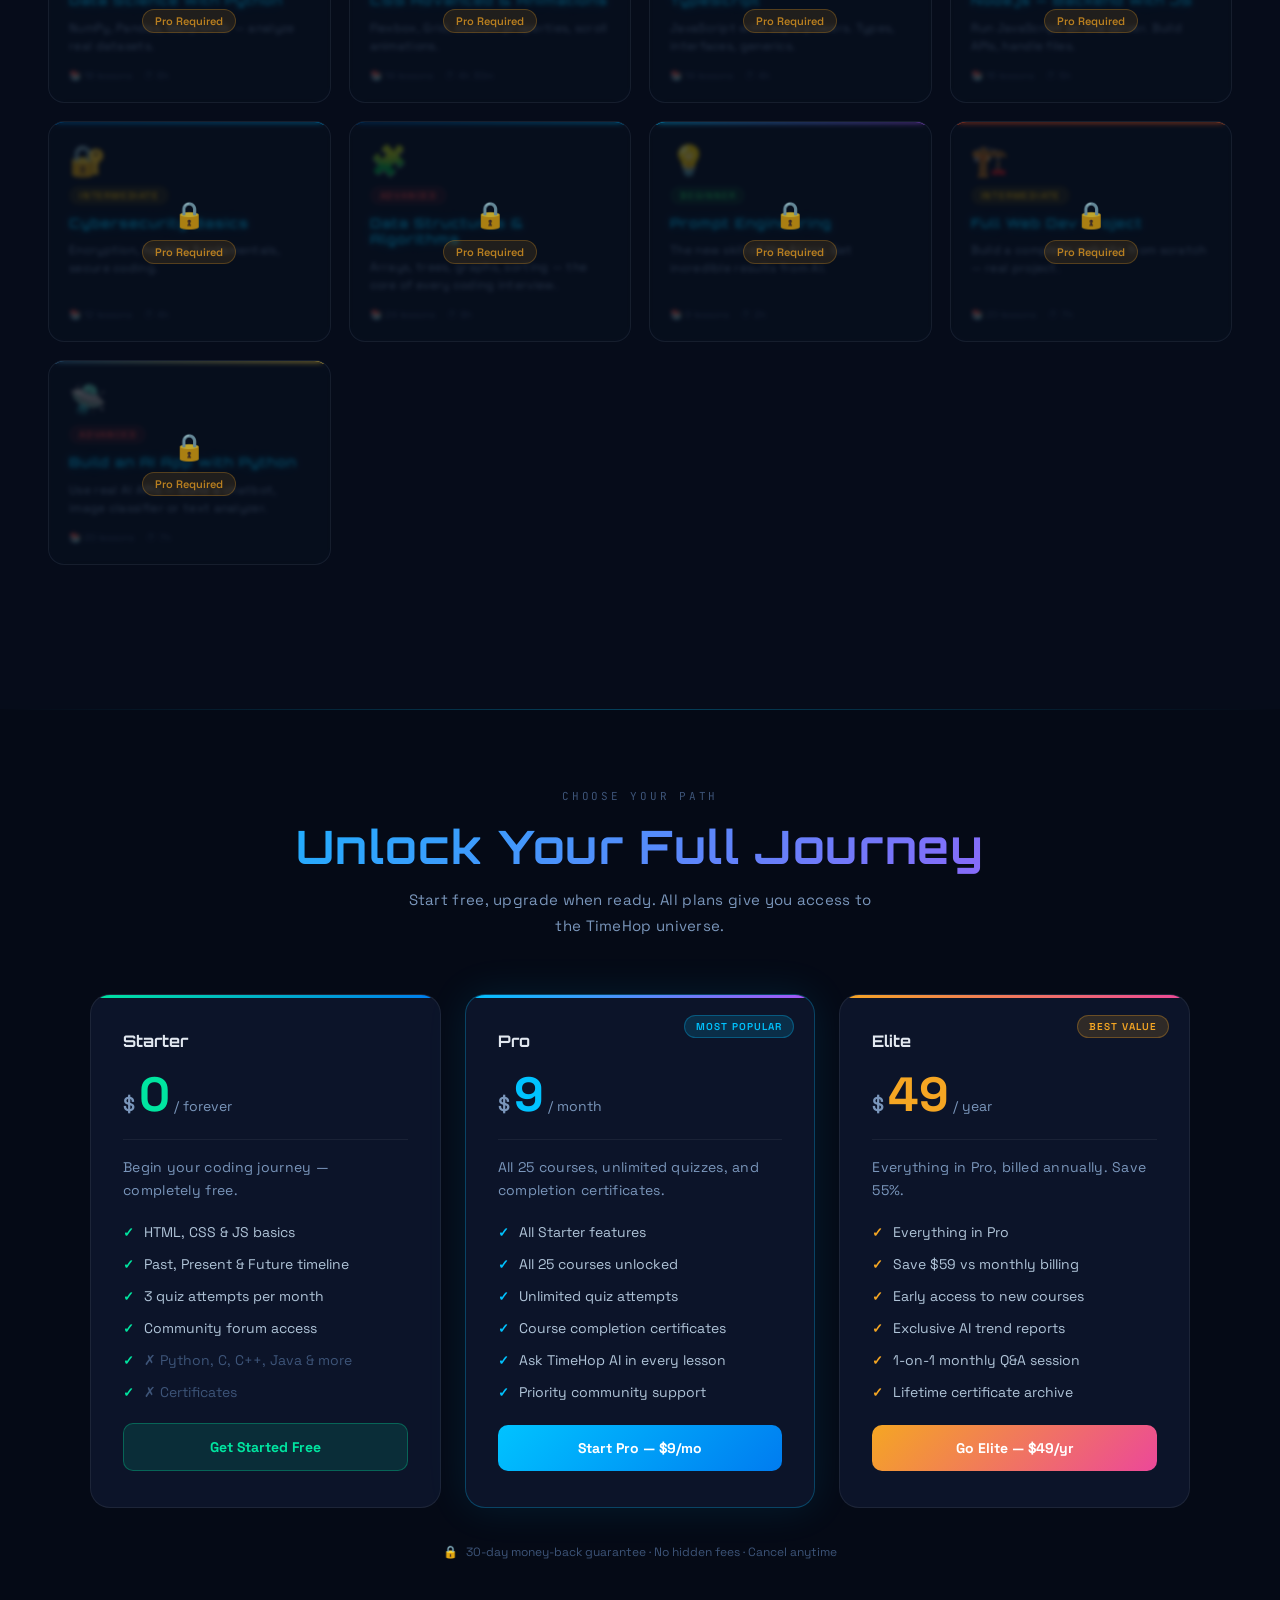
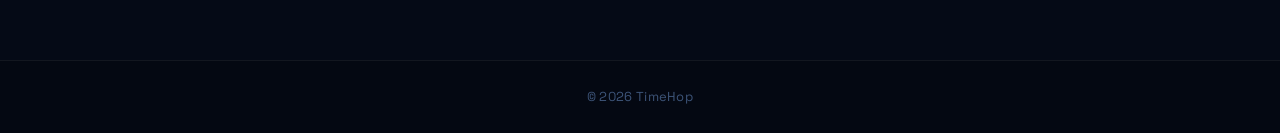
==== commit e5054fd3: "Update website" ====
--- a/courses.html
+++ b/courses.html
@@ -7,127 +7,45 @@
 <link rel="stylesheet" href="style.css">
 <link href="https://fonts.googleapis.com/css2?family=Orbitron:wght@400;500;700;900&family=Space+Grotesk:wght@300;400;500;600;700&family=JetBrains+Mono:wght@400;600&display=swap" rel="stylesheet">
 <style>
-/* ─── NAV ─── */
 nav {
-  position: fixed; top: 0; left: 0; right: 0;
-  height: 70px; z-index: 1000;
-  display: flex; align-items: center;
-  padding: 0 48px;
-  background: rgba(6,12,26,0.92);
-  backdrop-filter: blur(20px);
-  border-bottom: 1px solid rgba(0,195,255,0.10);
-  transition: top 0.4s ease;
+  position: fixed; top: 0; left: 0; right: 0; height: 70px; z-index: 1000;
+  display: flex; align-items: center; padding: 0 48px;
+  background: rgba(6,12,26,0.92); backdrop-filter: blur(20px);
+  border-bottom: 1px solid rgba(0,195,255,0.10); transition: top 0.4s ease;
 }
 .logo { display: flex; align-items: center; gap: 10px; text-decoration: none; flex-shrink: 0; }
 .logo img { height: 46px; width: auto; filter: drop-shadow(0 0 8px rgba(0,195,255,0.55)); }
 .nav-links { list-style: none; display: flex; gap: 4px; margin: 0 auto; }
-.nav-links a {
-  display: block; padding: 7px 15px;
-  font-family: 'Space Grotesk', sans-serif;
-  font-size: 13px; font-weight: 500;
-  color: #7a96bb; text-decoration: none;
-  border-radius: 6px; transition: 0.2s;
-}
+.nav-links a { display: block; padding: 7px 15px; font-family: 'Space Grotesk', sans-serif; font-size: 13px; font-weight: 500; color: #7a96bb; text-decoration: none; border-radius: 6px; transition: 0.2s; }
 .nav-links a:hover { color: #e2e8f0; background: rgba(255,255,255,0.06); }
 .nav-links a.active { color: #00c3ff; border-bottom: 2px solid #00c3ff; border-radius: 0; }
 .auth-area { display: flex; align-items: center; gap: 10px; }
-.signin-btn {
-  padding: 8px 22px; border-radius: 20px;
-  background: linear-gradient(135deg, #00c3ff, #007cf0);
-  color: white; border: none;
-  font-family: 'Space Grotesk', sans-serif;
-  font-size: 13px; font-weight: 600;
-  cursor: pointer; transition: 0.2s;
-}
+.signin-btn { padding: 8px 22px; border-radius: 20px; background: linear-gradient(135deg, #00c3ff, #007cf0); color: white; border: none; font-family: 'Space Grotesk', sans-serif; font-size: 13px; font-weight: 600; cursor: pointer; transition: 0.2s; }
 .signin-btn:hover { transform: translateY(-1px); box-shadow: 0 6px 20px rgba(0,195,255,0.4); }
-.avatar {
-  width: 38px; height: 38px; border-radius: 50%;
-  background: linear-gradient(135deg, #00c3ff, #007cf0);
-  display: flex; align-items: center; justify-content: center;
-  font-weight: 700; font-size: 15px; color: white; cursor: pointer;
-}
+.avatar { width: 38px; height: 38px; border-radius: 50%; background: linear-gradient(135deg, #00c3ff, #007cf0); display: flex; align-items: center; justify-content: center; font-weight: 700; font-size: 15px; color: white; cursor: pointer; }
 .hidden { display: none !important; }
 .profile { cursor: pointer; }
 
-/* ─── HERO ─── */
-.courses-hero {
-  padding: 140px 60px 60px;
-  text-align: center;
-  background: radial-gradient(ellipse at 50% -10%, rgba(0,195,255,0.12) 0%, transparent 60%);
-}
-.courses-hero h1 {
-  font-family: 'Orbitron', sans-serif;
-  font-size: clamp(32px, 5vw, 60px);
-  font-weight: 900;
-  background: linear-gradient(135deg, #fff 0%, #00c3ff 60%, #a855f7 100%);
-  -webkit-background-clip: text; -webkit-text-fill-color: transparent; background-clip: text;
-  margin-bottom: 16px;
-}
-.courses-hero p {
-  font-family: 'Space Grotesk', sans-serif;
-  color: #7a96bb; font-size: 16px; max-width: 560px; margin: 0 auto 36px;
-  line-height: 1.7;
-}
-
-/* ─── FILTER BAR ─── */
-.filter-bar {
-  display: flex; align-items: center; justify-content: center;
-  gap: 10px; flex-wrap: wrap;
-  padding: 0 60px 48px;
-}
-.filter-btn {
-  padding: 8px 20px; border-radius: 20px;
-  background: rgba(255,255,255,0.04);
-  border: 1px solid rgba(255,255,255,0.1);
-  color: #7a96bb;
-  font-family: 'Space Grotesk', sans-serif;
-  font-size: 13px; font-weight: 500;
-  cursor: pointer; transition: 0.2s;
-}
-.filter-btn:hover, .filter-btn.active {
-  background: rgba(0,195,255,0.12);
-  border-color: rgba(0,195,255,0.4);
-  color: #00c3ff;
-}
-
-/* ─── COURSES GRID ─── */
-.all-courses-section {
-  padding: 0 60px 80px;
-  max-width: 1400px;
-  margin: 0 auto;
-}
-.section-label {
-  font-family: 'JetBrains Mono', monospace;
-  font-size: 11px; letter-spacing: 0.25em; text-transform: uppercase;
-  color: #3d5478; margin-bottom: 24px;
-  padding-left: 4px;
-}
-.courses-masonry {
-  display: grid;
-  grid-template-columns: repeat(auto-fill, minmax(290px, 1fr));
-  gap: 20px;
-  margin-bottom: 64px;
-}
-.course-tile {
-  background: #0b1426;
-  border: 1px solid rgba(255,255,255,0.07);
-  border-radius: 16px;
-  padding: 28px 24px 24px;
-  position: relative; overflow: hidden;
-  cursor: pointer;
-  transition: transform 0.25s ease, box-shadow 0.25s ease, border-color 0.25s ease;
-  display: flex; flex-direction: column; gap: 12px;
-  text-decoration: none;
-}
-.course-tile:hover:not(.locked) {
-  transform: translateY(-5px);
-  box-shadow: 0 20px 40px rgba(0,0,0,0.4);
-  border-color: rgba(0,195,255,0.25);
-}
-.course-tile::before {
-  content: ''; position: absolute;
-  top: 0; left: 0; right: 0; height: 3px;
-}
+.courses-hero { padding: 140px 60px 50px; text-align: center; background: radial-gradient(ellipse at 50% -10%, rgba(0,195,255,0.12) 0%, transparent 60%); }
+.courses-hero h1 { font-family: 'Orbitron', sans-serif; font-size: clamp(32px, 5vw, 60px); font-weight: 900; background: linear-gradient(135deg, #fff 0%, #00c3ff 60%, #a855f7 100%); -webkit-background-clip: text; -webkit-text-fill-color: transparent; background-clip: text; margin-bottom: 16px; }
+.courses-hero p { font-family: 'Space Grotesk', sans-serif; color: #7a96bb; font-size: 16px; max-width: 560px; margin: 0 auto 36px; line-height: 1.7; }
+
+.filter-bar { display: flex; align-items: center; justify-content: center; gap: 10px; flex-wrap: wrap; padding: 0 60px 40px; }
+.filter-btn { padding: 8px 20px; border-radius: 20px; background: rgba(255,255,255,0.04); border: 1px solid rgba(255,255,255,0.1); color: #7a96bb; font-family: 'Space Grotesk', sans-serif; font-size: 13px; font-weight: 500; cursor: pointer; transition: 0.2s; }
+.filter-btn:hover, .filter-btn.active { background: rgba(0,195,255,0.12); border-color: rgba(0,195,255,0.4); color: #00c3ff; }
+
+.all-courses-section { padding: 0 48px 80px; max-width: 1600px; margin: 0 auto; }
+.section-label { font-family: 'JetBrains Mono', monospace; font-size: 11px; letter-spacing: 0.25em; text-transform: uppercase; color: #3d5478; margin-bottom: 24px; padding-left: 4px; }
+
+/* 4-column grid */
+.courses-masonry { display: grid; grid-template-columns: repeat(4, 1fr); gap: 18px; margin-bottom: 64px; }
+@media (max-width: 1200px) { .courses-masonry { grid-template-columns: repeat(3, 1fr); } }
+@media (max-width: 900px)  { .courses-masonry { grid-template-columns: repeat(2, 1fr); } }
+@media (max-width: 600px)  { .courses-masonry { grid-template-columns: 1fr; } }
+
+.course-tile { background: #0b1426; border: 1px solid rgba(255,255,255,0.07); border-radius: 16px; padding: 24px 20px 20px; position: relative; overflow: hidden; cursor: pointer; transition: transform 0.25s ease, box-shadow 0.25s ease, border-color 0.25s ease; display: flex; flex-direction: column; gap: 10px; }
+.course-tile:hover:not(.locked) { transform: translateY(-5px); box-shadow: 0 20px 40px rgba(0,0,0,0.4); border-color: rgba(0,195,255,0.25); }
+.course-tile::before { content: ''; position: absolute; top: 0; left: 0; right: 0; height: 3px; }
 .tile-html::before   { background: linear-gradient(to right, #e44d26, #f16529); }
 .tile-css::before    { background: linear-gradient(to right, #264de4, #2965f1); }
 .tile-js::before     { background: linear-gradient(to right, #f7df1e, #e0c000); }
@@ -140,126 +58,37 @@
 .tile-react::before  { background: linear-gradient(to right, #61dafb, #0d7cb5); }
 .tile-ai::before     { background: linear-gradient(to right, #00c3ff, #a855f7); }
 .tile-ds::before     { background: linear-gradient(to right, #00e5a0, #00c3ff); }
-
-.course-icon { font-size: 36px; line-height: 1; }
-.course-tag {
-  display: inline-block;
-  padding: 3px 10px; border-radius: 10px;
-  font-family: 'JetBrains Mono', monospace;
-  font-size: 10px; font-weight: 600;
-  text-transform: uppercase; letter-spacing: 0.08em;
-  width: fit-content;
-}
-.tag-beginner    { background: rgba(34,197,94,0.15);  color: #22c55e; }
-.tag-intermediate{ background: rgba(234,179,8,0.15);   color: #eab308; }
-.tag-advanced    { background: rgba(239,68,68,0.15);   color: #ef4444; }
-
-.course-tile h3 {
-  font-family: 'Orbitron', sans-serif;
-  font-size: 15px; font-weight: 700;
-  color: #e2e8f0; line-height: 1.3;
-  margin: 0;
-}
-.course-tile p {
-  font-family: 'Space Grotesk', sans-serif;
-  font-size: 13px; color: #7a96bb;
-  line-height: 1.6; margin: 0; flex: 1;
-}
-.course-meta {
-  display: flex; align-items: center; gap: 14px;
-  font-family: 'JetBrains Mono', monospace;
-  font-size: 11px; color: #3d5478; margin-top: 4px;
-}
-.course-meta span { display: flex; align-items: center; gap: 4px; }
-
-/* LOCKED TILES */
-.course-tile.locked {
-  cursor: default;
-  opacity: 0.7;
-}
+.course-icon { font-size: 30px; line-height: 1; }
+.course-tag { display: inline-block; padding: 3px 10px; border-radius: 10px; font-family: 'JetBrains Mono', monospace; font-size: 10px; font-weight: 600; text-transform: uppercase; letter-spacing: 0.08em; width: fit-content; }
+.tag-beginner     { background: rgba(34,197,94,0.15);  color: #22c55e; }
+.tag-intermediate { background: rgba(234,179,8,0.15);  color: #eab308; }
+.tag-advanced     { background: rgba(239,68,68,0.15);  color: #ef4444; }
+.course-tile h3 { font-family: 'Orbitron', sans-serif; font-size: 13px; font-weight: 700; color: #e2e8f0; line-height: 1.3; margin: 0; }
+.course-tile p  { font-family: 'Space Grotesk', sans-serif; font-size: 12px; color: #7a96bb; line-height: 1.5; margin: 0; flex: 1; }
+.course-meta { display: flex; align-items: center; gap: 12px; font-family: 'JetBrains Mono', monospace; font-size: 10px; color: #3d5478; margin-top: 4px; }
+
+.course-tile.locked { cursor: default; opacity: 0.75; }
 .course-tile.locked:hover { transform: none; box-shadow: none; }
-.lock-overlay {
-  position: absolute; inset: 0;
-  background: rgba(6,12,26,0.55);
-  backdrop-filter: blur(2px);
-  border-radius: 16px;
-  display: flex; flex-direction: column;
-  align-items: center; justify-content: center;
-  gap: 8px;
-  z-index: 2;
-}
-.lock-icon { font-size: 28px; }
-.lock-label {
-  font-family: 'Space Grotesk', sans-serif;
-  font-size: 12px; font-weight: 600;
-  color: #f5a623;
-  padding: 5px 14px; border-radius: 12px;
-  background: rgba(245,166,35,0.15);
-  border: 1px solid rgba(245,166,35,0.35);
-}
-.lock-upgrade {
-  font-family: 'JetBrains Mono', monospace;
-  font-size: 10px; color: #7a96bb;
-  text-align: center;
-}
-
-/* ─── PRICING ─── */
-.pricing-section {
-  padding: 80px 60px 100px;
-  background: rgba(0,0,0,0.15);
-  position: relative;
-}
-.pricing-section::before {
-  content: '';
-  position: absolute; top: 0; left: 0; right: 0; height: 1px;
-  background: linear-gradient(to right, transparent, rgba(0,195,255,0.3), transparent);
-}
+.lock-overlay { position: absolute; inset: 0; background: rgba(6,12,26,0.6); backdrop-filter: blur(2px); border-radius: 16px; display: flex; flex-direction: column; align-items: center; justify-content: center; gap: 8px; z-index: 2; }
+.lock-icon { font-size: 26px; }
+.lock-label { font-family: 'Space Grotesk', sans-serif; font-size: 11px; font-weight: 600; color: #f5a623; padding: 4px 12px; border-radius: 12px; background: rgba(245,166,35,0.15); border: 1px solid rgba(245,166,35,0.35); }
+
+/* PRICING */
+.pricing-section { padding: 80px 60px 100px; background: rgba(0,0,0,0.15); position: relative; }
+.pricing-section::before { content: ''; position: absolute; top: 0; left: 0; right: 0; height: 1px; background: linear-gradient(to right, transparent, rgba(0,195,255,0.3), transparent); }
 .pricing-header { text-align: center; margin-bottom: 56px; }
-.pricing-eyebrow {
-  font-family: 'JetBrains Mono', monospace;
-  font-size: 11px; letter-spacing: 0.25em; text-transform: uppercase;
-  color: #3d5478; margin-bottom: 14px;
-}
-.pricing-title {
-  font-family: 'Orbitron', sans-serif;
-  font-size: clamp(28px, 4vw, 46px); font-weight: 700;
-  background: linear-gradient(135deg, #00c3ff, #a855f7);
-  -webkit-background-clip: text; -webkit-text-fill-color: transparent; background-clip: text;
-  margin-bottom: 12px;
-}
-.pricing-sub {
-  font-family: 'Space Grotesk', sans-serif;
-  color: #7a96bb; font-size: 15px; max-width: 480px; margin: 0 auto; line-height: 1.7;
-}
-.pricing-grid {
-  display: grid;
-  grid-template-columns: repeat(auto-fit, minmax(280px, 1fr));
-  gap: 24px; max-width: 1100px; margin: 0 auto;
-}
-.plan-card {
-  background: #0c1429;
-  border: 1px solid rgba(255,255,255,0.07);
-  border-radius: 20px; padding: 36px 32px;
-  display: flex; flex-direction: column; gap: 20px;
-  position: relative; overflow: hidden;
-  transition: transform 0.25s ease, box-shadow 0.25s ease;
-  font-family: 'Space Grotesk', sans-serif;
-}
+.pricing-eyebrow { font-family: 'JetBrains Mono', monospace; font-size: 11px; letter-spacing: 0.25em; text-transform: uppercase; color: #3d5478; margin-bottom: 14px; }
+.pricing-title { font-family: 'Orbitron', sans-serif; font-size: clamp(28px, 4vw, 46px); font-weight: 700; background: linear-gradient(135deg, #00c3ff, #a855f7); -webkit-background-clip: text; -webkit-text-fill-color: transparent; background-clip: text; margin-bottom: 12px; }
+.pricing-sub { font-family: 'Space Grotesk', sans-serif; color: #7a96bb; font-size: 15px; max-width: 480px; margin: 0 auto; line-height: 1.7; }
+.pricing-grid { display: grid; grid-template-columns: repeat(auto-fit, minmax(280px, 1fr)); gap: 24px; max-width: 1100px; margin: 0 auto; }
+.plan-card { background: #0c1429; border: 1px solid rgba(255,255,255,0.07); border-radius: 20px; padding: 36px 32px; display: flex; flex-direction: column; gap: 20px; position: relative; overflow: hidden; transition: transform 0.25s ease, box-shadow 0.25s ease; font-family: 'Space Grotesk', sans-serif; }
 .plan-card:hover { transform: translateY(-6px); }
-.plan-card::before {
-  content: ''; position: absolute;
-  top: 0; left: 0; right: 0; height: 3px; border-radius: 20px 20px 0 0;
-}
-.plan-card.plan-free::before   { background: linear-gradient(to right, #00e5a0, #007cf0); }
-.plan-card.plan-pro::before    { background: linear-gradient(to right, #00c3ff, #a855f7); }
-.plan-card.plan-elite::before  { background: linear-gradient(to right, #f5a623, #ec4899); }
+.plan-card::before { content: ''; position: absolute; top: 0; left: 0; right: 0; height: 3px; border-radius: 20px 20px 0 0; }
+.plan-card.plan-free::before  { background: linear-gradient(to right, #00e5a0, #007cf0); }
+.plan-card.plan-pro::before   { background: linear-gradient(to right, #00c3ff, #a855f7); }
+.plan-card.plan-elite::before { background: linear-gradient(to right, #f5a623, #ec4899); }
 .plan-card.plan-pro { border-color: rgba(0,195,255,0.28); box-shadow: 0 0 40px rgba(0,195,255,0.10); }
-.plan-badge {
-  position: absolute; top: 20px; right: 20px;
-  font-family: 'JetBrains Mono', monospace;
-  font-size: 10px; font-weight: 600; letter-spacing: 0.1em; text-transform: uppercase;
-  padding: 4px 11px; border-radius: 20px;
-}
+.plan-badge { position: absolute; top: 20px; right: 20px; font-family: 'JetBrains Mono', monospace; font-size: 10px; font-weight: 600; letter-spacing: 0.1em; text-transform: uppercase; padding: 4px 11px; border-radius: 20px; }
 .plan-pro .plan-badge   { background: rgba(0,195,255,0.15); color: #00c3ff; border: 1px solid rgba(0,195,255,0.3); }
 .plan-elite .plan-badge { background: rgba(245,166,35,0.15); color: #f5a623; border: 1px solid rgba(245,166,35,0.3); }
 .plan-name { font-family: 'Orbitron', sans-serif; font-size: 16px; font-weight: 700; color: #e2e8f0; }
@@ -278,12 +107,7 @@
 .plan-card.plan-pro   .plan-features li::before { color: #00c3ff; }
 .plan-card.plan-elite .plan-features li::before { color: #f5a623; }
 .plan-feature-dim { color: #3d5478 !important; }
-.plan-cta {
-  display: block; width: 100%; padding: 14px; border-radius: 10px;
-  text-align: center; text-decoration: none;
-  font-family: 'Space Grotesk', sans-serif; font-size: 14px; font-weight: 700;
-  cursor: pointer; border: none; transition: transform 0.2s, box-shadow 0.2s;
-}
+.plan-cta { display: block; width: 100%; padding: 14px; border-radius: 10px; text-align: center; text-decoration: none; font-family: 'Space Grotesk', sans-serif; font-size: 14px; font-weight: 700; cursor: pointer; border: none; transition: transform 0.2s, box-shadow 0.2s; }
 .plan-cta:hover { transform: translateY(-2px); }
 .plan-card.plan-free  .plan-cta { background: rgba(0,229,160,0.12); color: #00e5a0; border: 1px solid rgba(0,229,160,0.3); }
 .plan-card.plan-free  .plan-cta:hover { background: rgba(0,229,160,0.22); box-shadow: 0 8px 24px rgba(0,229,160,0.2); }
@@ -291,60 +115,24 @@
 .plan-card.plan-pro   .plan-cta:hover { box-shadow: 0 8px 24px rgba(0,195,255,0.4); }
 .plan-card.plan-elite .plan-cta { background: linear-gradient(135deg, #f5a623, #ec4899); color: #fff; }
 .plan-card.plan-elite .plan-cta:hover { box-shadow: 0 8px 24px rgba(245,166,35,0.35); }
-.pricing-guarantee {
-  text-align: center; margin-top: 36px;
-  font-family: 'JetBrains Mono', monospace; font-size: 12px; color: #3d5478;
-  display: flex; align-items: center; justify-content: center; gap: 8px;
-}
+.pricing-guarantee { text-align: center; margin-top: 36px; font-family: 'JetBrains Mono', monospace; font-size: 12px; color: #3d5478; display: flex; align-items: center; justify-content: center; gap: 8px; }
 
 /* LOCK MODAL */
-.lock-modal-bg {
-  position: fixed; inset: 0; z-index: 9999;
-  background: rgba(6,12,26,0.85); backdrop-filter: blur(12px);
-  display: flex; align-items: center; justify-content: center;
-}
-.lock-modal-box {
-  background: #0c1429; border: 1px solid rgba(245,166,35,0.3);
-  border-radius: 24px; padding: 48px 40px; max-width: 400px; width: 90%;
-  text-align: center; position: relative;
-  box-shadow: 0 0 60px rgba(245,166,35,0.15);
-}
+.lock-modal-bg { position: fixed; inset: 0; z-index: 9999; background: rgba(6,12,26,0.85); backdrop-filter: blur(12px); display: flex; align-items: center; justify-content: center; }
+.lock-modal-box { background: #0c1429; border: 1px solid rgba(245,166,35,0.3); border-radius: 24px; padding: 48px 40px; max-width: 420px; width: 90%; text-align: center; position: relative; box-shadow: 0 0 60px rgba(245,166,35,0.15); }
 .lock-modal-box .lm-icon { font-size: 52px; margin-bottom: 16px; }
-.lock-modal-box h3 {
-  font-family: 'Orbitron', sans-serif; font-size: 20px; font-weight: 700;
-  color: #f5a623; margin-bottom: 12px;
-}
-.lock-modal-box p {
-  font-family: 'Space Grotesk', sans-serif; font-size: 14px;
-  color: #7a96bb; line-height: 1.7; margin-bottom: 28px;
-}
+.lock-modal-box h3 { font-family: 'Orbitron', sans-serif; font-size: 20px; font-weight: 700; color: #f5a623; margin-bottom: 12px; }
+.lock-modal-box p { font-family: 'Space Grotesk', sans-serif; font-size: 14px; color: #7a96bb; line-height: 1.7; margin-bottom: 28px; }
 .lm-btns { display: flex; gap: 12px; }
-.lm-btn-upgrade {
-  flex: 1; padding: 12px; border-radius: 10px;
-  background: linear-gradient(135deg, #f5a623, #ec4899);
-  color: #fff; border: none; cursor: pointer;
-  font-family: 'Space Grotesk', sans-serif; font-size: 14px; font-weight: 700;
-  transition: 0.2s;
-}
+.lm-btn-upgrade { flex: 1; padding: 12px; border-radius: 10px; background: linear-gradient(135deg, #f5a623, #ec4899); color: #fff; border: none; cursor: pointer; font-family: 'Space Grotesk', sans-serif; font-size: 14px; font-weight: 700; transition: 0.2s; }
 .lm-btn-upgrade:hover { box-shadow: 0 8px 24px rgba(245,166,35,0.4); }
-.lm-btn-close {
-  flex: 1; padding: 12px; border-radius: 10px;
-  background: rgba(255,255,255,0.05); color: #7a96bb;
-  border: 1px solid rgba(255,255,255,0.1); cursor: pointer;
-  font-family: 'Space Grotesk', sans-serif; font-size: 14px; font-weight: 600;
-  transition: 0.2s;
-}
+.lm-btn-close { flex: 1; padding: 12px; border-radius: 10px; background: rgba(255,255,255,0.05); color: #7a96bb; border: 1px solid rgba(255,255,255,0.1); cursor: pointer; font-family: 'Space Grotesk', sans-serif; font-size: 14px; font-weight: 600; transition: 0.2s; }
 .lm-btn-close:hover { background: rgba(255,255,255,0.09); }
 </style>
 </head>
-
 <body>
-
-<!-- NAVBAR -->
 <nav>
-  <a href="index.html" class="logo">
-    <img src="nav.png" alt="TimeHop Logo">
-  </a>
+  <a href="index.html" class="logo"><img src="nav.png" alt="TimeHop Logo"></a>
   <ul class="nav-links">
     <li><a href="index.html">Home</a></li>
     <li><a href="past.html">Past</a></li>
@@ -356,19 +144,15 @@
   </ul>
   <div class="auth-area">
     <button id="signinBtn" class="signin-btn">Sign In</button>
-    <div class="profile hidden" id="profileBox">
-      <div class="avatar" id="avatarLetter"></div>
-    </div>
+    <div class="profile hidden" id="profileBox"><div class="avatar" id="avatarLetter"></div></div>
   </div>
 </nav>
 
-<!-- HERO -->
 <section class="courses-hero">
   <h1>Learn to Code & Build AI</h1>
-  <p>From zero to hero — master HTML, CSS, JavaScript, Python, C, and more. Real content, no fluff, built for curious minds.</p>
+  <p>From zero to hero — master HTML, CSS, JavaScript, Python, C, and more. Real content, built for curious minds.</p>
 </section>
 
-<!-- FILTER BAR -->
 <div class="filter-bar">
   <button class="filter-btn active" data-filter="all">All Courses</button>
   <button class="filter-btn" data-filter="beginner">Beginner</button>
@@ -378,13 +162,11 @@
   <button class="filter-btn" data-filter="pro">Pro Only</button>
 </div>
 
-<!-- COURSES GRID -->
 <section class="all-courses-section">
   <div class="section-label">// 25 courses available</div>
   <div class="courses-masonry" id="coursesGrid"></div>
 </section>
 
-<!-- PRICING -->
 <section class="pricing-section">
   <div class="pricing-header">
     <div class="pricing-eyebrow">Choose Your Path</div>
@@ -394,37 +176,29 @@
   <div class="pricing-grid">
     <div class="plan-card plan-free">
       <div class="plan-name">Starter</div>
-      <div class="plan-price">
-        <span class="price-currency">$</span>
-        <span class="price-amount">0</span>
-        <span class="price-period">/ forever</span>
-      </div>
-      <p class="plan-desc">Everything you need to begin your coding journey — completely free.</p>
+      <div class="plan-price"><span class="price-currency">$</span><span class="price-amount">0</span><span class="price-period">/ forever</span></div>
+      <p class="plan-desc">Begin your coding journey — completely free.</p>
       <ul class="plan-features">
         <li>HTML, CSS & JS basics</li>
         <li>Past, Present & Future timeline</li>
         <li>3 quiz attempts per month</li>
         <li>Community forum access</li>
-        <li class="plan-feature-dim">✗ &nbsp;Python, C, C++, Java & more</li>
-        <li class="plan-feature-dim">✗ &nbsp;Certificates</li>
+        <li class="plan-feature-dim">✗  Python, C, C++, Java & more</li>
+        <li class="plan-feature-dim">✗  Certificates</li>
       </ul>
       <a href="#" class="plan-cta" onclick="event.preventDefault();alert('You are already on the Free plan!')">Get Started Free</a>
     </div>
     <div class="plan-card plan-pro">
       <span class="plan-badge">Most Popular</span>
       <div class="plan-name">Pro</div>
-      <div class="plan-price">
-        <span class="price-currency">$</span>
-        <span class="price-amount">9</span>
-        <span class="price-period">/ month</span>
-      </div>
+      <div class="plan-price"><span class="price-currency">$</span><span class="price-amount">9</span><span class="price-period">/ month</span></div>
       <p class="plan-desc">All 25 courses, unlimited quizzes, and completion certificates.</p>
       <ul class="plan-features">
         <li>All Starter features</li>
         <li>All 25 courses unlocked</li>
         <li>Unlimited quiz attempts</li>
         <li>Course completion certificates</li>
-        <li>Claude AI tutor in every lesson</li>
+        <li>Ask TimeHop AI in every lesson</li>
         <li>Priority community support</li>
       </ul>
       <a href="contact.html" class="plan-cta">Start Pro — $9/mo</a>
@@ -432,307 +206,111 @@
     <div class="plan-card plan-elite">
       <span class="plan-badge">Best Value</span>
       <div class="plan-name">Elite</div>
-      <div class="plan-price">
-        <span class="price-currency">$</span>
-        <span class="price-amount">49</span>
-        <span class="price-period">/ year</span>
-      </div>
-      <p class="plan-desc">Everything in Pro, billed annually. Save 55% and get exclusive perks.</p>
+      <div class="plan-price"><span class="price-currency">$</span><span class="price-amount">49</span><span class="price-period">/ year</span></div>
+      <p class="plan-desc">Everything in Pro, billed annually. Save 55%.</p>
       <ul class="plan-features">
         <li>Everything in Pro</li>
         <li>Save $59 vs monthly billing</li>
         <li>Early access to new courses</li>
         <li>Exclusive AI trend reports</li>
-        <li>1-on-1 monthly Q&amp;A session</li>
+        <li>1-on-1 monthly Q&A session</li>
         <li>Lifetime certificate archive</li>
       </ul>
       <a href="contact.html" class="plan-cta">Go Elite — $49/yr</a>
     </div>
   </div>
-  <div class="pricing-guarantee">
-    <span>🔒</span>
-    <span>30-day money-back guarantee &nbsp;·&nbsp; No hidden fees &nbsp;·&nbsp; Cancel anytime</span>
-  </div>
+  <div class="pricing-guarantee"><span>🔒</span><span>30-day money-back guarantee · No hidden fees · Cancel anytime</span></div>
 </section>
 
 <footer><p>© 2026 TimeHop</p></footer>
 
-<!-- LOCK MODAL -->
 <div class="lock-modal-bg hidden" id="lockModal">
   <div class="lock-modal-box">
     <div class="lm-icon">🔒</div>
     <h3>Pro Course</h3>
-    <p>This course is available on the <strong style="color:#f5a623">Pro</strong> or <strong style="color:#f5a623">Elite</strong> plan. Upgrade to unlock all 25 courses, AI tutor, and completion certificates.</p>
+    <p>This course is available on the <strong style="color:#f5a623">Pro</strong> or <strong style="color:#f5a623">Elite</strong> plan. Upgrade to unlock all 25 courses, TimeHop AI tutor, and completion certificates.</p>
     <div class="lm-btns">
-      <button class="lm-btn-upgrade" onclick="window.location.href='contact.html'">Upgrade Now</button>
+      <button class="lm-btn-upgrade" onclick="window.location.href='contact.html'">Upgrade Now 🚀</button>
       <button class="lm-btn-close" onclick="document.getElementById('lockModal').classList.add('hidden')">Maybe Later</button>
     </div>
   </div>
 </div>
 
 <script src="script.js"></script>
-
-<!-- AUTH MODAL -->
 <div id="loginModal" class="login-modal hidden">
   <div class="login-box">
     <input id="loginName" placeholder="Name">
     <input id="loginEmail" placeholder="Email">
-    <select id="loginGender">
-      <option value="">Gender</option>
-      <option>Male</option>
-      <option>Female</option>
-    </select>
+    <select id="loginGender"><option value="">Gender</option><option>Male</option><option>Female</option></select>
     <textarea id="loginBio" placeholder="Bio"></textarea>
     <button id="createAccount" class="btn">Create Account</button>
   </div>
 </div>
 
 <script>
-/* ─── COURSE DATA ─── */
 const courses = [
-  /* FREE COURSES */
-  {
-    id: 'html', slug: 'html', free: true, level: 'beginner',
-    icon: '🌐', tileClass: 'tile-html',
-    name: 'HTML — The Skeleton of the Web',
-    desc: 'Build your very first webpage. Learn tags, structure, and how browsers read your code.',
-    lessons: 10, duration: '2h 30m'
-  },
-  {
-    id: 'css', slug: 'css', free: true, level: 'beginner',
-    icon: '🎨', tileClass: 'tile-css',
-    name: 'CSS — Make It Beautiful',
-    desc: 'Colors, fonts, layouts, animations — make your pages look stunning.',
-    lessons: 12, duration: '3h'
-  },
-  {
-    id: 'js-basics', slug: 'js', free: true, level: 'beginner',
-    icon: '⚡', tileClass: 'tile-js',
-    name: 'JavaScript Basics',
-    desc: 'Variables, functions, loops — bring your pages to life with interactivity.',
-    lessons: 14, duration: '4h'
-  },
-  /* PRO COURSES */
-  {
-    id: 'c-lang', slug: 'c', free: false, level: 'beginner',
-    icon: '⚙️', tileClass: 'tile-c',
-    name: 'C Language — Where it All Began',
-    desc: 'The foundation of modern programming. Master memory, pointers, and system-level logic.',
-    lessons: 16, duration: '5h'
-  },
-  {
-    id: 'cpp', slug: 'cpp', free: false, level: 'intermediate',
-    icon: '🔷', tileClass: 'tile-cpp',
-    name: 'C++ — Power & Speed',
-    desc: 'Object-oriented programming, STL, and game-ready code with the fastest compiled language.',
-    lessons: 18, duration: '6h'
-  },
-  {
-    id: 'python-basics', slug: 'python', free: false, level: 'beginner',
-    icon: '🐍', tileClass: 'tile-python',
-    name: 'Python — The Language of AI',
-    desc: 'The most loved language in the world. Simple syntax, infinite power. Start here for AI.',
-    lessons: 15, duration: '4h 30m'
-  },
-  {
-    id: 'python-advanced', slug: 'python-adv', free: false, level: 'advanced',
-    icon: '🧠', tileClass: 'tile-python',
-    name: 'Python Advanced',
-    desc: 'Decorators, generators, async programming, OOP deep dive and Pythonic best practices.',
-    lessons: 20, duration: '7h'
-  },
-  {
-    id: 'java', slug: 'java', free: false, level: 'intermediate',
-    icon: '☕', tileClass: 'tile-java',
-    name: 'Java — Enterprise Powerhouse',
-    desc: 'OOP, classes, interfaces, collections — the language behind Android and big enterprise systems.',
-    lessons: 18, duration: '6h'
-  },
-  {
-    id: 'js-advanced', slug: 'js-adv', free: false, level: 'advanced',
-    icon: '🚀', tileClass: 'tile-js',
-    name: 'JavaScript Advanced',
-    desc: 'Closures, async/await, Promises, event loop and DOM mastery for building real apps.',
-    lessons: 16, duration: '5h 30m'
-  },
-  {
-    id: 'react', slug: 'react', free: false, level: 'intermediate',
-    icon: '⚛️', tileClass: 'tile-react',
-    name: 'React — Build Modern UIs',
-    desc: 'Components, hooks, state management and the ecosystem behind million-dollar web apps.',
-    lessons: 20, duration: '7h'
-  },
-  {
-    id: 'sql', slug: 'sql', free: false, level: 'beginner',
-    icon: '🗄️', tileClass: 'tile-sql',
-    name: 'SQL & Databases',
-    desc: 'Store, query and manage data. Every app needs a database — learn the universal language.',
-    lessons: 12, duration: '3h'
-  },
-  {
-    id: 'git', slug: 'git', free: false, level: 'beginner',
-    icon: '🌿', tileClass: 'tile-git',
-    name: 'Git & GitHub',
-    desc: 'Version control every developer must know. Commit, branch, merge, and collaborate.',
-    lessons: 8, duration: '2h'
-  },
-  {
-    id: 'ai-fundamentals', slug: 'ai-fund', free: false, level: 'beginner',
-    icon: '🤖', tileClass: 'tile-ai',
-    name: 'AI Fundamentals',
-    desc: 'What is AI, how it learns, and where it is used today. The best starting point for AI.',
-    lessons: 12, duration: '3h 30m'
-  },
-  {
-    id: 'ml', slug: 'ml', free: false, level: 'intermediate',
-    icon: '📈', tileClass: 'tile-ai',
-    name: 'Machine Learning',
-    desc: 'Supervised & unsupervised learning, regression, classification, model training and evaluation.',
-    lessons: 18, duration: '6h'
-  },
-  {
-    id: 'deep-learning', slug: 'deep-learning', free: false, level: 'advanced',
-    icon: '🧬', tileClass: 'tile-ai',
-    name: 'Deep Learning & Neural Networks',
-    desc: 'CNNs, RNNs, Transformers, GANs — the cutting edge of AI you see in daily life.',
-    lessons: 22, duration: '8h'
-  },
-  {
-    id: 'nlp', slug: 'nlp', free: false, level: 'advanced',
-    icon: '💬', tileClass: 'tile-ai',
-    name: 'NLP — Language AI',
-    desc: 'How machines understand human language. Tokenization, embeddings, LLMs and chatbots.',
-    lessons: 16, duration: '5h 30m'
-  },
-  {
-    id: 'data-science', slug: 'ds', free: false, level: 'intermediate',
-    icon: '📊', tileClass: 'tile-ds',
-    name: 'Data Science with Python',
-    desc: 'NumPy, Pandas, Matplotlib — analyze real datasets and tell stories with data.',
-    lessons: 18, duration: '6h'
-  },
-  {
-    id: 'css-advanced', slug: 'css-adv', free: false, level: 'intermediate',
-    icon: '✨', tileClass: 'tile-css',
-    name: 'CSS Advanced & Animations',
-    desc: 'Flexbox, Grid, custom properties, scroll animations, and production-ready layouts.',
-    lessons: 14, duration: '4h 30m'
-  },
-  {
-    id: 'typescript', slug: 'ts', free: false, level: 'intermediate',
-    icon: '🔷', tileClass: 'tile-js',
-    name: 'TypeScript',
-    desc: 'JavaScript with superpowers. Types, interfaces, generics — write safer and smarter code.',
-    lessons: 14, duration: '4h'
-  },
-  {
-    id: 'nodejs', slug: 'node', free: false, level: 'intermediate',
-    icon: '🟩', tileClass: 'tile-js',
-    name: 'Node.js — Backend with JS',
-    desc: 'Run JavaScript on the server. Build APIs, handle files, and connect to databases.',
-    lessons: 16, duration: '5h'
-  },
-  {
-    id: 'cybersecurity', slug: 'cyber', free: false, level: 'intermediate',
-    icon: '🔐', tileClass: 'tile-c',
-    name: 'Cybersecurity Basics',
-    desc: 'Encryption, hacking fundamentals, secure coding and how to protect your applications.',
-    lessons: 12, duration: '4h'
-  },
-  {
-    id: 'dsa', slug: 'dsa', free: false, level: 'advanced',
-    icon: '🧩', tileClass: 'tile-cpp',
-    name: 'Data Structures & Algorithms',
-    desc: 'Arrays, linked lists, trees, graphs, sorting — the core of every coding interview.',
-    lessons: 24, duration: '9h'
-  },
-  {
-    id: 'prompt-engineering', slug: 'prompt', free: false, level: 'beginner',
-    icon: '💡', tileClass: 'tile-ai',
-    name: 'Prompt Engineering',
-    desc: 'The new skill of the AI era. Learn to write prompts that get incredible results from AI.',
-    lessons: 8, duration: '2h'
-  },
-  {
-    id: 'web-dev-project', slug: 'webdev', free: false, level: 'intermediate',
-    icon: '🏗️', tileClass: 'tile-html',
-    name: 'Full Web Dev Project',
-    desc: 'Build a complete website from scratch using HTML, CSS and JavaScript — real project.',
-    lessons: 20, duration: '7h'
-  },
-  {
-    id: 'python-ai-project', slug: 'py-project', free: false, level: 'advanced',
-    icon: '🛸', tileClass: 'tile-python',
-    name: 'Build an AI App with Python',
-    desc: 'Use real AI APIs, build a chatbot, image classifier or text analyzer — ship something real.',
-    lessons: 20, duration: '7h'
-  }
+  { slug:'html',     free:true,  level:'beginner',     icon:'🌐', tileClass:'tile-html',   name:'HTML — Skeleton of the Web',     desc:'Build your first webpage. Tags, structure, links, images and forms.',    lessons:10, duration:'2h 30m' },
+  { slug:'css',      free:true,  level:'beginner',     icon:'🎨', tileClass:'tile-css',    name:'CSS — Make It Beautiful',        desc:'Colors, fonts, Flexbox, Grid — make your pages look stunning.',         lessons:12, duration:'3h' },
+  { slug:'js',       free:true,  level:'beginner',     icon:'⚡', tileClass:'tile-js',     name:'JavaScript Basics',              desc:'Variables, functions, loops — bring your pages to life.',               lessons:14, duration:'4h' },
+  { slug:'c',        free:false, level:'beginner',     icon:'⚙️', tileClass:'tile-c',      name:'C Language — Where it All Began',desc:'The foundation of modern programming. Memory, pointers, logic.',         lessons:16, duration:'5h' },
+  { slug:'cpp',      free:false, level:'intermediate', icon:'🔷', tileClass:'tile-cpp',    name:'C++ — Power & Speed',            desc:'OOP, STL, and game-ready code with the fastest compiled language.',      lessons:18, duration:'6h' },
+  { slug:'python',   free:false, level:'beginner',     icon:'🐍', tileClass:'tile-python', name:'Python — Language of AI',        desc:'The most loved language. Simple syntax, infinite power.',               lessons:15, duration:'4h 30m' },
+  { slug:'py-adv',   free:false, level:'advanced',     icon:'🧠', tileClass:'tile-python', name:'Python Advanced',                desc:'Decorators, generators, async, OOP deep dive and Pythonic patterns.',   lessons:20, duration:'7h' },
+  { slug:'java',     free:false, level:'intermediate', icon:'☕', tileClass:'tile-java',   name:'Java — Enterprise Powerhouse',   desc:'OOP, classes, interfaces — the language behind Android.',               lessons:18, duration:'6h' },
+  { slug:'js-adv',   free:false, level:'advanced',     icon:'🚀', tileClass:'tile-js',     name:'JavaScript Advanced',            desc:'Closures, async/await, Promises, event loop and DOM mastery.',          lessons:16, duration:'5h 30m' },
+  { slug:'react',    free:false, level:'intermediate', icon:'⚛️', tileClass:'tile-react',  name:'React — Build Modern UIs',       desc:'Components, hooks, state management behind million-dollar web apps.',   lessons:20, duration:'7h' },
+  { slug:'sql',      free:false, level:'beginner',     icon:'🗄️', tileClass:'tile-sql',    name:'SQL & Databases',                desc:'Store, query and manage data. Every app needs a database.',             lessons:12, duration:'3h' },
+  { slug:'git',      free:false, level:'beginner',     icon:'🌿', tileClass:'tile-git',    name:'Git & GitHub',                   desc:'Version control every developer must know. Commit, branch, merge.',     lessons:8,  duration:'2h' },
+  { slug:'ai-fund',  free:false, level:'beginner',     icon:'🤖', tileClass:'tile-ai',     name:'AI Fundamentals',                desc:'What is AI, how it learns, and where it is used today.',               lessons:12, duration:'3h 30m' },
+  { slug:'ml',       free:false, level:'intermediate', icon:'📈', tileClass:'tile-ai',     name:'Machine Learning',               desc:'Supervised & unsupervised learning, regression, classification.',       lessons:18, duration:'6h' },
+  { slug:'deep-learning', free:false, level:'advanced', icon:'🧬', tileClass:'tile-ai',  name:'Deep Learning & Neural Nets',    desc:'CNNs, RNNs, Transformers, GANs — cutting edge of AI.',                 lessons:22, duration:'8h' },
+  { slug:'nlp',      free:false, level:'advanced',     icon:'💬', tileClass:'tile-ai',     name:'NLP — Language AI',              desc:'How machines understand human language. LLMs and chatbots.',           lessons:16, duration:'5h 30m' },
+  { slug:'ds',       free:false, level:'intermediate', icon:'📊', tileClass:'tile-ds',     name:'Data Science with Python',       desc:'NumPy, Pandas, Matplotlib — analyze real datasets.',                   lessons:18, duration:'6h' },
+  { slug:'css-adv',  free:false, level:'intermediate', icon:'✨', tileClass:'tile-css',    name:'CSS Advanced & Animations',      desc:'Flexbox, Grid, custom properties, scroll animations.',                 lessons:14, duration:'4h 30m' },
+  { slug:'ts',       free:false, level:'intermediate', icon:'🔷', tileClass:'tile-js',     name:'TypeScript',                     desc:'JavaScript with superpowers. Types, interfaces, generics.',            lessons:14, duration:'4h' },
+  { slug:'node',     free:false, level:'intermediate', icon:'🟩', tileClass:'tile-js',     name:'Node.js — Backend with JS',      desc:'Run JavaScript on the server. Build APIs, handle files.',              lessons:16, duration:'5h' },
+  { slug:'cyber',    free:false, level:'intermediate', icon:'🔐', tileClass:'tile-c',      name:'Cybersecurity Basics',           desc:'Encryption, hacking fundamentals, secure coding.',                     lessons:12, duration:'4h' },
+  { slug:'dsa',      free:false, level:'advanced',     icon:'🧩', tileClass:'tile-cpp',    name:'Data Structures & Algorithms',   desc:'Arrays, trees, graphs, sorting — the core of every coding interview.', lessons:24, duration:'9h' },
+  { slug:'prompt',   free:false, level:'beginner',     icon:'💡', tileClass:'tile-ai',     name:'Prompt Engineering',             desc:'The new skill of the AI era. Get incredible results from AI.',         lessons:8,  duration:'2h' },
+  { slug:'webdev',   free:false, level:'intermediate', icon:'🏗️', tileClass:'tile-html',   name:'Full Web Dev Project',           desc:'Build a complete website from scratch — real project.',                lessons:20, duration:'7h' },
+  { slug:'py-proj',  free:false, level:'advanced',     icon:'🛸', tileClass:'tile-python', name:'Build an AI App with Python',    desc:'Use real AI APIs — build a chatbot, image classifier or text analyzer.',lessons:20, duration:'7h' },
 ];
 
-/* ─── RENDER CARDS ─── */
-function renderCourses(filter = 'all') {
+function renderCourses(filter='all') {
   const grid = document.getElementById('coursesGrid');
   grid.innerHTML = '';
-
-  const filtered = courses.filter(c => {
-    if (filter === 'all') return true;
-    if (filter === 'free') return c.free;
-    if (filter === 'pro') return !c.free;
-    return c.level === filter;
-  });
-
-  filtered.forEach(c => {
+  courses.filter(c => {
+    if (filter==='all') return true;
+    if (filter==='free') return c.free;
+    if (filter==='pro') return !c.free;
+    return c.level===filter;
+  }).forEach(c => {
     const locked = !c.free;
     const tile = document.createElement('div');
-    tile.className = `course-tile ${c.tileClass}${locked ? ' locked' : ''}`;
-    tile.dataset.level = c.level;
-    tile.dataset.free = c.free;
-
+    tile.className = `course-tile ${c.tileClass}${locked?' locked':''}`;
     tile.innerHTML = `
-      ${locked ? `<div class="lock-overlay">
-        <div class="lock-icon">🔒</div>
-        <div class="lock-label">Pro Required</div>
-        <div class="lock-upgrade">Upgrade to unlock</div>
-      </div>` : ''}
+      ${locked?`<div class="lock-overlay"><div class="lock-icon">🔒</div><div class="lock-label">Pro Required</div></div>`:''}
       <div class="course-icon">${c.icon}</div>
       <span class="course-tag tag-${c.level}">${c.level}</span>
       <h3>${c.name}</h3>
       <p>${c.desc}</p>
-      <div class="course-meta">
-        <span>📚 ${c.lessons} lessons</span>
-        <span>⏱ ${c.duration}</span>
-      </div>
-    `;
-
-    if (!locked) {
-      tile.addEventListener('click', () => {
-        window.location.href = `detail.html?course=${c.slug}`;
-      });
-    } else {
-      tile.addEventListener('click', () => {
-        document.getElementById('lockModal').classList.remove('hidden');
-      });
-    }
-
+      <div class="course-meta"><span>📚 ${c.lessons} lessons</span><span>⏱ ${c.duration}</span></div>`;
+    tile.addEventListener('click', () => locked
+      ? document.getElementById('lockModal').classList.remove('hidden')
+      : window.location.href=`detail.html?course=${c.slug}`);
     grid.appendChild(tile);
   });
 }
 
-/* ─── FILTER BUTTONS ─── */
 document.querySelectorAll('.filter-btn').forEach(btn => {
   btn.addEventListener('click', () => {
-    document.querySelectorAll('.filter-btn').forEach(b => b.classList.remove('active'));
+    document.querySelectorAll('.filter-btn').forEach(b=>b.classList.remove('active'));
     btn.classList.add('active');
     renderCourses(btn.dataset.filter);
   });
 });
-
 renderCourses();
-
-/* Close modal on backdrop */
-document.getElementById('lockModal').addEventListener('click', function(e){
-  if (e.target === this) this.classList.add('hidden');
-});
+document.getElementById('lockModal').addEventListener('click', function(e){ if(e.target===this) this.classList.add('hidden'); });
 </script>
 </body>
 </html>
